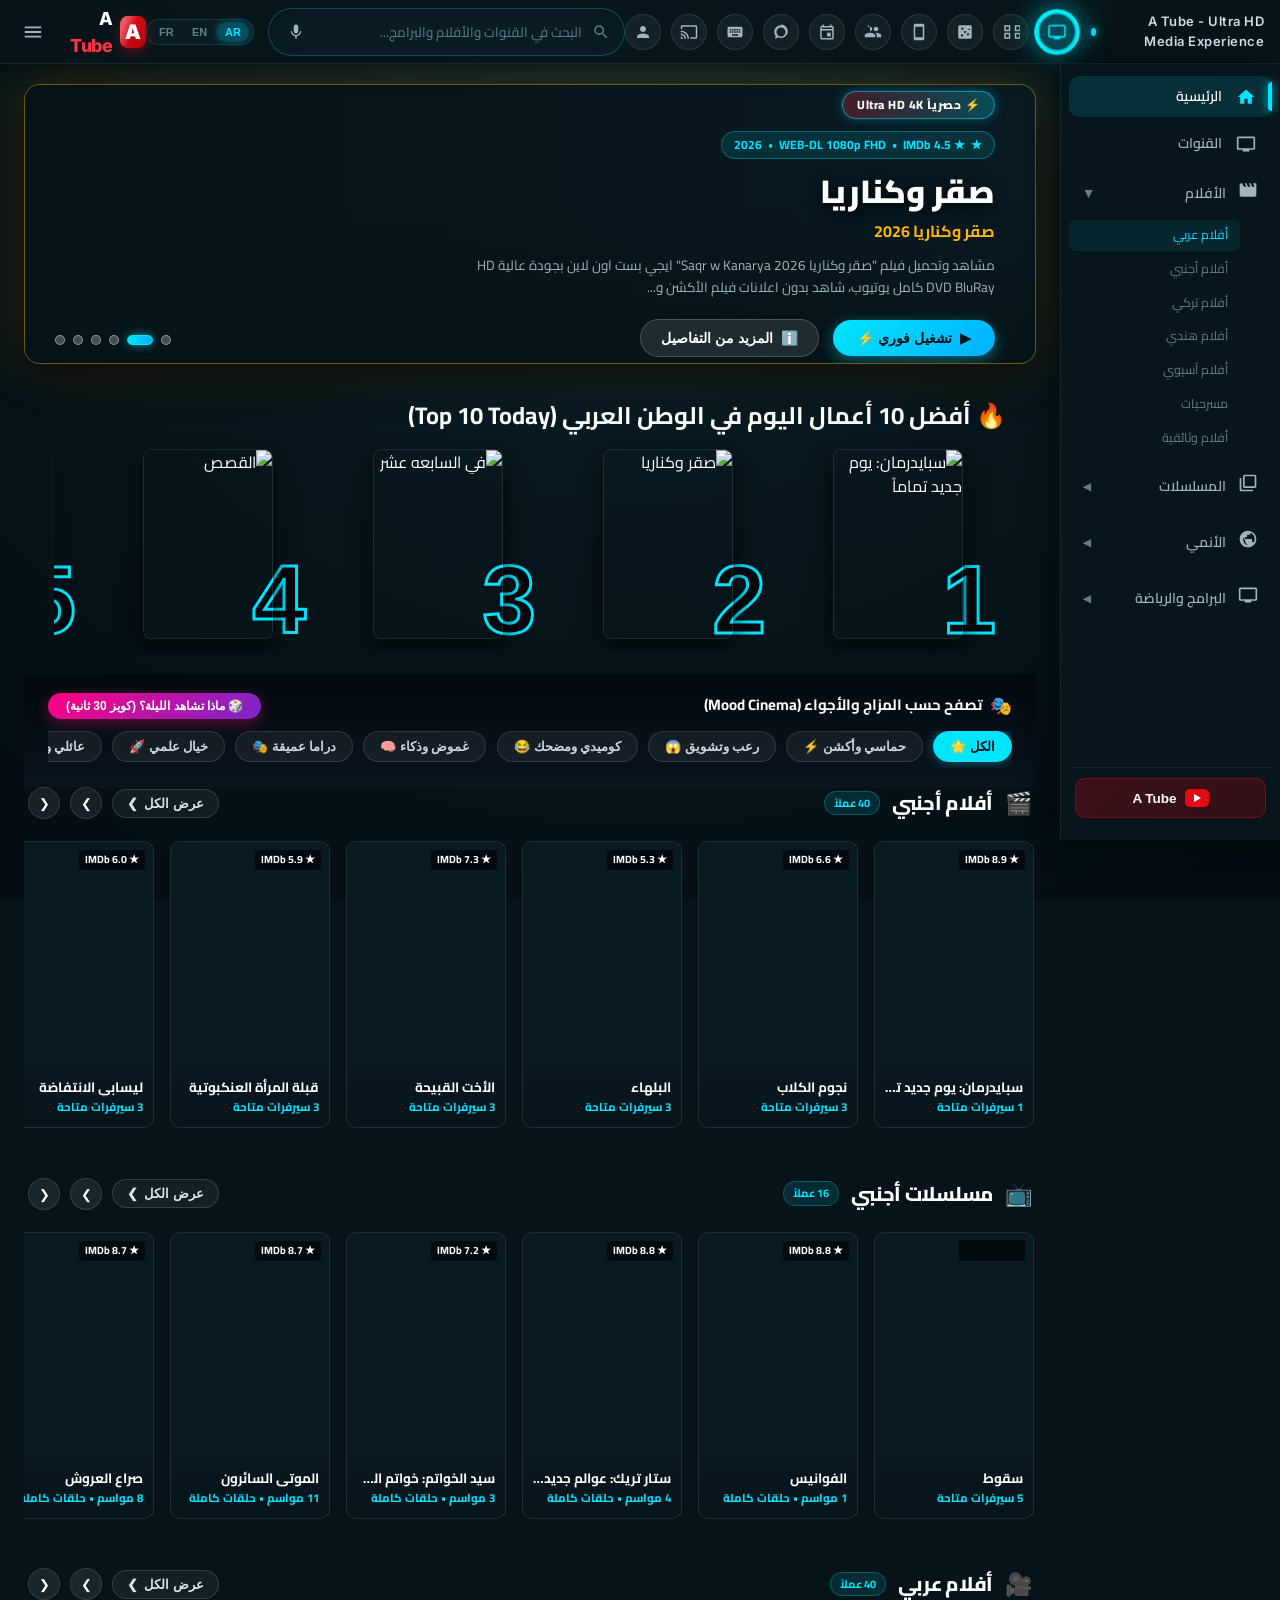
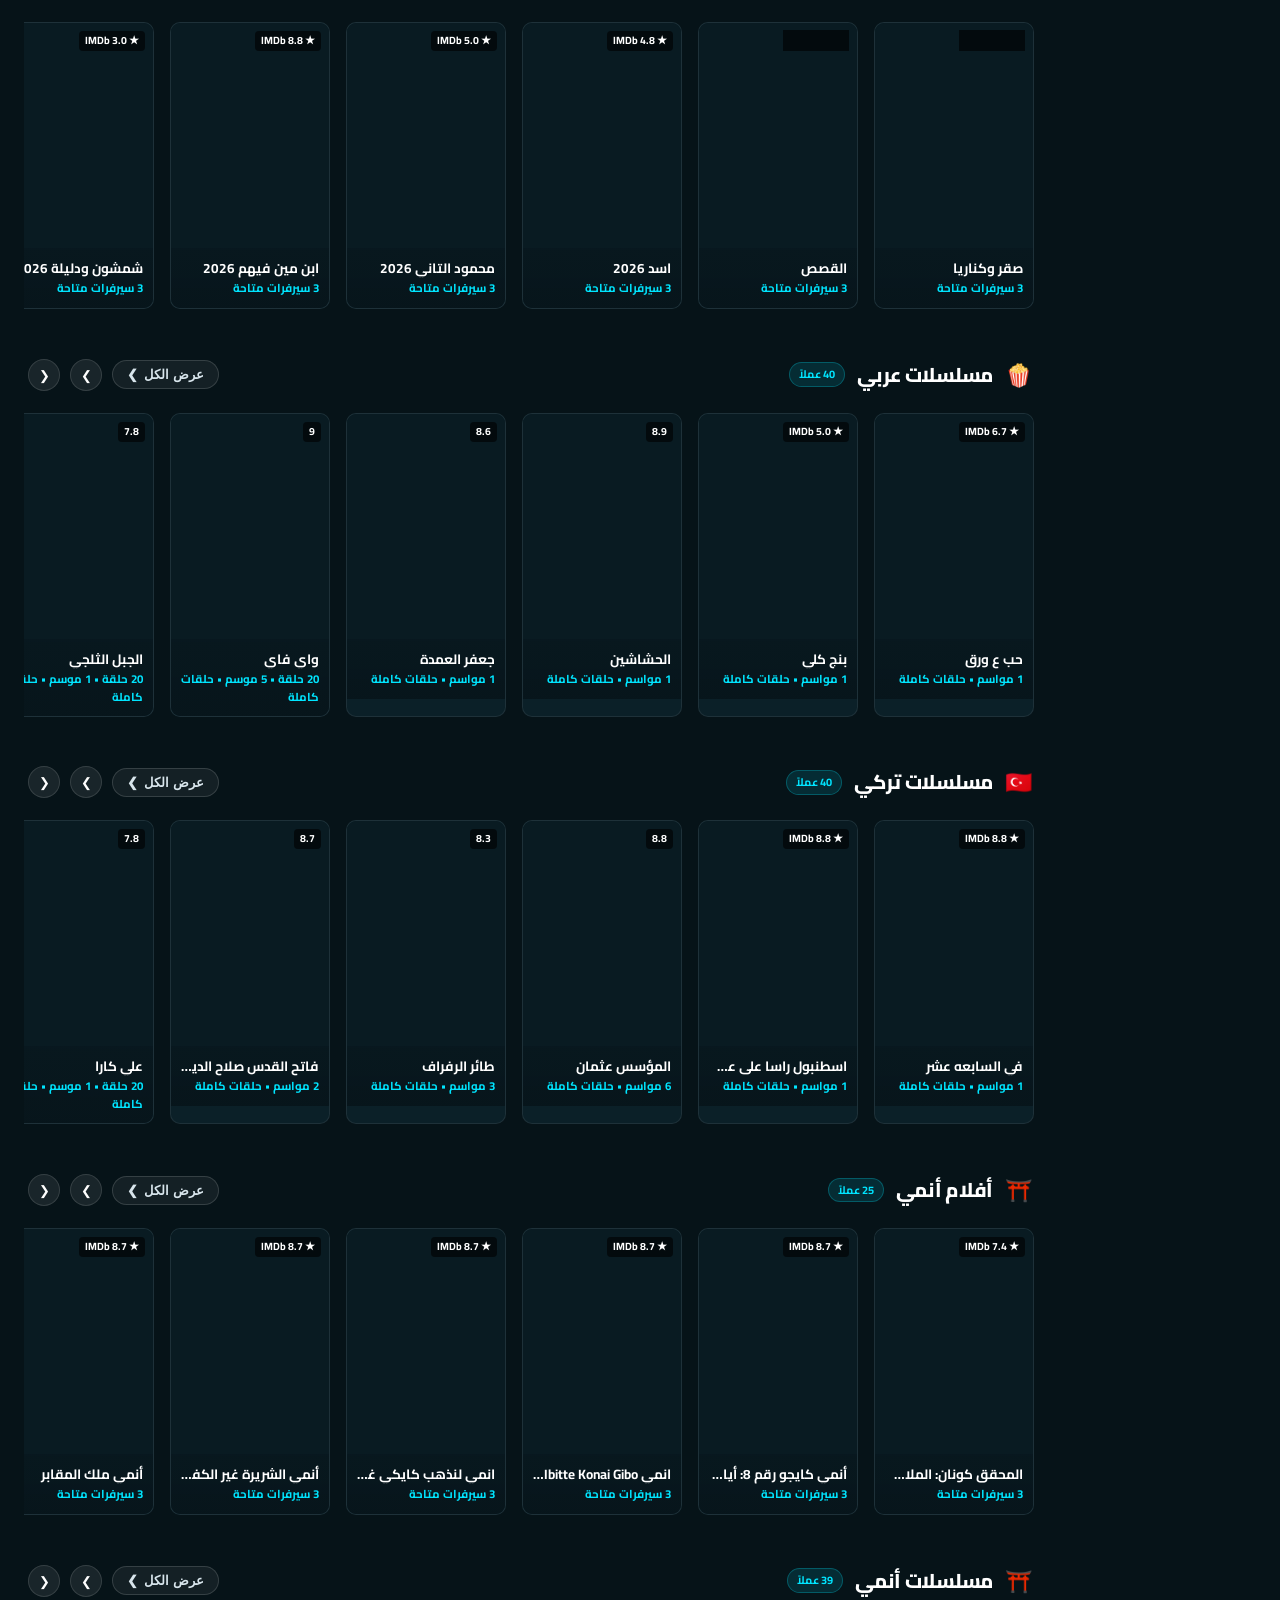
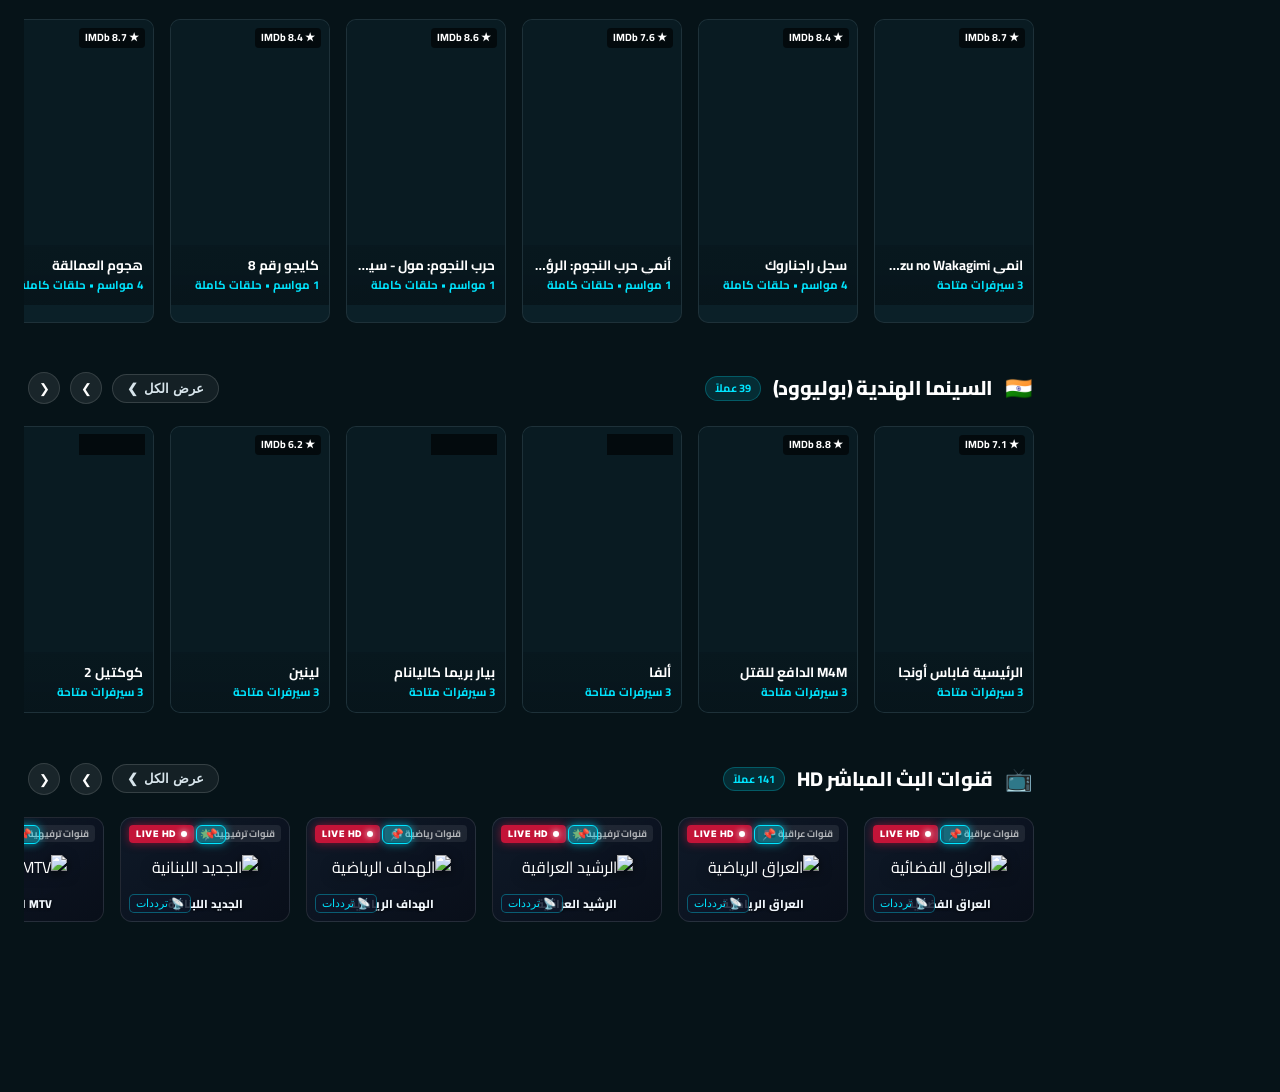
==== index.html @ 1a0ae789 "feat(core): complete Arabic localization, multi-filter toolbar, TV back navigation, and master build" ====
<!DOCTYPE html>
<html lang="ar" dir="rtl">
<head>
  <meta charset="UTF-8">
  <meta name="viewport" content="width=device-width, initial-scale=1.0, viewport-fit=cover">
  <title>A Tube - Ultra HD Media Experience</title>
  
  <meta name="description" content="تطبيق A Tube الترفيهي الأحترافي لمشاهدة البث المباشر والقنوات والأفلام والمسلسلات بجودة Ultra HD">
  <meta name="apple-mobile-web-app-capable" content="yes">
  <meta name="apple-mobile-web-app-status-bar-style" content="black-translucent">

  <link rel="manifest" href="manifest.json">
  <link rel="apple-touch-icon" href="assets/aljazeera.svg">

  <!-- Core Stylesheets -->
  <link rel="stylesheet" href="css/style.css">
  <link rel="stylesheet" href="css/tv-navigation.css">
  <link rel="stylesheet" href="css/movie-details.css">
  <link rel="stylesheet" href="css/responsive.css">
  <link rel="stylesheet" href="css/skeleton.css">

  <!-- HLS.js for direct .m3u8 Live Streams inside the app -->
  <script src="https://cdn.jsdelivr.net/npm/hls.js@latest" defer></script>
</head>
<body>

  <!-- ====================================================================
       A TUBE SMART SPLASH SCREEN & BACKGROUND INITIALIZATION HUB
       ==================================================================== -->
  <div id="app-splash-screen" class="app-splash-screen" onclick="this.classList.add('is-hidden'); setTimeout(()=>{this.style.display='none'}, 400);">
    <div class="splash-background-image"></div>
    <div class="splash-overlay-gradient"></div>
    
    <div class="splash-content-wrapper">
      <div class="splash-branding">
        <div class="splash-tagline">متعة المشاهدة الحقيقية</div>
        <div class="splash-title">A <span>TuBe</span> Ultra HD</div>
      </div>

      <div class="splash-loader-container">
        <div class="splash-progress-track">
          <div id="splash-progress-bar" class="splash-progress-bar"></div>
        </div>
        <div id="splash-status-text" class="splash-status-text">جاري تهيئة النظام وقاعدة البيانات...</div>
      </div>
    </div>
  </div>

  <script>
    // Inline autonomous failsafe to ensure splash screen is never stuck
    (function() {
      function dismissEarly() {
        var splash = document.getElementById('app-splash-screen');
        if (splash && !splash.classList.contains('is-hidden')) {
          splash.classList.add('is-hidden');
          setTimeout(function() { if (splash) splash.style.display = 'none'; }, 450);
        }
      }
      setTimeout(dismissEarly, 1200);
      window.addEventListener('load', function() { setTimeout(dismissEarly, 400); });
    })();
  </script>

  <div id="app-root">
    
    <!-- Mobile Drawer Overlay -->
    <div id="mobile-overlay" class="mobile-drawer-overlay"></div>

    <!-- ====================================================================
         TOP HEADER BAR
         ==================================================================== -->
    <header class="app-header">
      <!-- Left: App Title & Quick Action Icons -->
      <div class="header-left">
        <div class="window-title">
          <span class="app-dot"></span>
          <span>A Tube - Ultra HD Media Experience</span>
        </div>

        <div class="header-actions">
          <!-- IPTV / Multi-Screen Playlist Button -->
          <button id="open-iptv-modal-btn" class="icon-btn dpad-focusable" title="إضافة سيرفر واشتراك IPTV" aria-label="IPTV Settings">
            <svg viewBox="0 0 24 24"><path d="M21 3H3c-1.1 0-2 .9-2 2v12c0 1.1.9 2 2 2h5v2h8v-2h5c1.1 0 1.99-.9 1.99-2L23 5c0-1.1-.9-2-2-2zm0 14H3V5h18v12z"/></svg>
          </button>

          <!-- Multi-View 4-Screens Button -->
          <button id="open-multiview-btn" class="icon-btn dpad-focusable" title="العرض المتعدد (4 شاشات بث)" aria-label="Multi View">
            <svg viewBox="0 0 24 24"><path d="M3 3v8h8V3H3zm6 6H5V5h4v4zm8-6v8h8V3h-8zm6 6h-4V5h4v4zM3 13v8h8v-8H3zm6 6H5v-4h4v4zm8-6v8h8v-8h-8zm6 6h-4v-4h4v4z"/></svg>
          </button>

          <!-- Random Surprise Cinema Button -->
          <button id="surprise-me-btn" class="icon-btn dpad-focusable" title="فاجئني بعمل عشوائي 🎲" aria-label="Surprise Me">
            <svg viewBox="0 0 24 24"><path d="M19 3H5c-1.1 0-2 .9-2 2v14c0 1.1.9 2 2 2h14c1.1 0 2-.9 2-2V5c0-1.1-.9-2-2-2zM7 7.5c0-.83.67-1.5 1.5-1.5s1.5.67 1.5 1.5S9.33 9 8.5 9 7 8.33 7 7.5zm9 9c-.83 0-1.5-.67-1.5-1.5s.67-1.5 1.5-1.5 1.5.67 1.5 1.5-.67 1.5-1.5 1.5zm0-7.5c0-.83.67-1.5 1.5-1.5s1.5.67 1.5 1.5S18.33 9 17.5 9 16 8.33 16 7.5zm-4 4.5c-.83 0-1.5-.67-1.5-1.5s.67-1.5 1.5-1.5 1.5.67 1.5 1.5-.67 1.5-1.5 1.5zm-4 4.5c-.83 0-1.5-.67-1.5-1.5s.67-1.5 1.5-1.5 1.5.67 1.5 1.5-.67 1.5-1.5 1.5z"/></svg>
          </button>

          <!-- QR Phone Remote Button -->
          <button id="open-qr-remote-btn" class="icon-btn dpad-focusable" title="ريموت الهاتف الذكي (QR Code)" aria-label="QR Remote">
            <svg viewBox="0 0 24 24"><path d="M17 1.01L7 1c-1.1 0-2 .9-2 2v18c0 1.1.9 2 2 2h10c1.1 0 2-.9 2-2V3c0-1.1-.9-1.99-2-1.99zM17 19H7V5h10v14z"/></svg>
          </button>

          <!-- Watch Together / SyncPlay Button -->
          <button id="open-watch-together-btn" class="icon-btn dpad-focusable" title="المشاهدة الجماعية المتزامنة (SyncPlay) 👥" aria-label="Watch Together">
            <svg viewBox="0 0 24 24"><path d="M16 11c1.66 0 2.99-1.34 2.99-3S17.66 5 16 5c-1.66 0-3 1.34-3 3s1.34 3 3 3zm-8 0c1.66 0 2.99-1.34 2.99-3S9.66 5 8 5C6.34 5 5 6.34 5 3s1.34 3 3 3zm0 2c-2.33 0-7 1.17-7 3.5V19h14v-2.5c0-2.33-4.67-3.5-7-3.5zm8 0c-.29 0-.62.02-.97.05 1.16.84 1.97 1.97 1.97 3.45V19h6v-2.5c0-2.33-4.67-3.5-7-3.5z"/></svg>
          </button>

          <!-- EPG TV Guide Button -->
          <button id="open-epg-modal-btn" class="icon-btn dpad-focusable" title="دليل البرامج التلفزيونية الحي (EPG) 📅" aria-label="EPG Guide">
            <svg viewBox="0 0 24 24"><path d="M19 4h-1V2h-2v2H8V2H6v2H5c-1.11 0-1.99.9-1.99 2L3 20c0 1.1.89 2 2 2h14c1.1 0 2-.9 2-2V6c0-1.1-.9-2-2-2zm0 16H5V10h14v10zm0-12H5V6h14v2zm-7 5h5v5h-5v-5z"/></svg>
          </button>

          <!-- Custom Themes Switcher -->
          <button id="open-themes-modal-btn" class="icon-btn dpad-focusable" title="تغيير الثيم وألوان الواجهة 🎨" aria-label="Themes">
            <svg viewBox="0 0 24 24"><path d="M12 3c-4.97 0-9 4.03-9 9 0 2.12.74 4.07 1.97 5.61L4.35 19.4c-.39.39-.39 1.02 0 1.41.39.39 1.02.39 1.41 0l1.9-1.9C9.31 19.58 10.6 20 12 20c4.97 0 9-4.03 9-9s-4.03-9-9-9zm0 15c-3.31 0-6-2.69-6-6s2.69-6 6-6 6 2.69 6 6-2.69 6-6 6z"/></svg>
          </button>

          <!-- Shortcuts HUD Button -->
          <button id="open-shortcuts-btn" class="icon-btn dpad-focusable" title="اختصارات لوحة المفاتيح والريموت ⌨️" aria-label="Shortcuts">
            <svg viewBox="0 0 24 24"><path d="M20 5H4c-1.1 0-1.99.9-1.99 2L2 17c0 1.1.9 2 2 2h16c1.1 0 2-.9 2-2V7c0-1.1-.9-2-2-2zm-9 3h2v2h-2V8zm0 3h2v2h-2v-2zM8 8h2v2H8V8zm0 3h2v2H8v-2zm-1 2H5v-2h2v2zm0-3H5V8h2v2zm9 7H8v-2h8v2zm0-4h-2v-2h2v2zm0-3h-2V8h2v2zm3 3h-2v-2h2v2zm0-3h-2V8h2v2z"/></svg>
          </button>

          <!-- Cast Icon -->
          <button id="cast-screen-btn" class="icon-btn dpad-focusable" title="بث الشاشة (Cast)" aria-label="Cast Screen">
            <svg viewBox="0 0 24 24"><path d="M1 18v3h3c0-1.66-1.34-3-3-3zm0-4v2c2.76 0 5 2.24 5 5h2c0-3.87-3.13-7-7-7zm0-4v2c4.97 0 9 4.03 9 9h2c0-6.08-4.93-11-11-11zm20-7H3c-1.1 0-2 .9-2 2v3h2V5h18v14h-7v2h7c1.1 0 2-.9 2-2V5c0-1.1-.9-2-2-2z"/></svg>
          </button>

          <!-- User Profile -->
          <button id="user-profile-btn" class="icon-btn dpad-focusable" title="الملف الشخصي والإعدادات" aria-label="User Profile">
            <svg viewBox="0 0 24 24"><path d="M12 12c2.21 0 4-1.79 4-4s-1.79-4-4-4-4 1.79-4 4 1.79 4 4 4zm0 2c-2.67 0-8 1.34-8 4v2h16v-2c0-2.66-5.33-4-8-4z"/></svg>
          </button>
        </div>
      </div>

      <!-- Center: Search Bar & Language Switcher -->
      <div class="header-center">
        <div class="search-box">
          <span class="search-icon">
            <svg width="18" height="18" viewBox="0 0 24 24" fill="currentColor"><path d="M15.5 14h-.79l-.28-.27A6.471 6.471 0 0 0 16 9.5 6.5 6.5 0 1 0 9.5 16c1.61 0 3.09-.59 4.23-1.57l.27.28v.79l5 4.99L20.49 19l-4.99-5zm-6 0C7.01 14 5 11.99 5 9.5S7.01 5 9.5 5 14 7.01 14 9.5 11.99 14 9.5 14z"/></svg>
          </span>
          <input type="text" id="header-search-input" placeholder="البحث في القنوات والأفلام والبرامج..." aria-label="Search">
          <button id="voice-search-btn" class="mic-btn dpad-focusable" title="بحث صوتي" aria-label="Voice Search">
            <svg width="18" height="18" viewBox="0 0 24 24" fill="currentColor"><path d="M12 14c1.66 0 2.99-1.34 2.99-3L15 5c0-1.66-1.34-3-3-3S9 3.34 9 5v6c0 1.66 1.34 3 3 3zm5.3-3c0 3-2.54 5.1-5.3 5.1S6.7 14 6.7 11H5c0 3.41 2.72 6.23 6 6.72V21h2v-3.28c3.28-.48 6-3.3 6-6.72h-1.7z"/></svg>
          </button>
        </div>
        <div id="search-history-dropdown" class="search-history-dropdown is-hidden"></div>

        <div class="lang-switch">
          <button class="lang-pill active dpad-focusable" data-lang="ar">AR</button>
          <button class="lang-pill dpad-focusable" data-lang="en">EN</button>
          <button class="lang-pill dpad-focusable" data-lang="fr">FR</button>
        </div>
      </div>

      <!-- Right: Logo & Hamburger Menu Toggle -->
      <div class="header-right">
        <a href="#" class="brand-logo" id="brand-home-link">
          <div class="brand-icon">A</div>
          <div class="brand-text">A <span>Tube</span></div>
        </a>

        <button id="menu-toggle" class="menu-toggle-btn dpad-focusable" title="تبديل القائمة الجانبية" aria-label="Toggle Menu">
          <svg width="22" height="22" viewBox="0 0 24 24" fill="currentColor"><path d="M3 18h18v-2H3v2zm0-5h18v-2H3v2zm0-7v2h18V6H3z"/></svg>
        </button>
      </div>
    </header>

    <!-- ====================================================================
         MAIN APP LAYOUT: SIDEBAR + CONTENT
         ==================================================================== -->
    <div class="main-layout">

      <!-- RIGHT SIDEBAR (RTL) -->
      <aside id="app-sidebar" class="sidebar">
        <div class="sidebar-nav">
          <!-- الرئيسية -->
          <div class="nav-item active dpad-focusable" data-nav="home">
            <span class="nav-icon">
              <svg width="20" height="20" viewBox="0 0 24 24" fill="currentColor"><path d="M10 20v-6h4v6h5v-8h3L12 3 2 12h3v8z"/></svg>
            </span>
            <span class="nav-label">الرئيسية</span>
          </div>

          <!-- القنوات -->
          <div class="nav-item dpad-focusable" data-nav="channels">
            <span class="nav-icon">
              <svg width="20" height="20" viewBox="0 0 24 24" fill="currentColor"><path d="M21 3H3c-1.1 0-2 .9-2 2v12c0 1.1.9 2 2 2h5v2h8v-2h5c1.1 0 1.99-.9 1.99-2L23 5c0-1.1-.9-2-2-2zm0 14H3V5h18v12z"/></svg>
            </span>
            <span class="nav-label">القنوات</span>
          </div>

          <!-- الأفلام Group -->
          <div class="nav-group expanded">
            <div class="nav-group-header dpad-focusable">
              <div class="nav-group-title">
                <span class="nav-icon">
                  <svg width="20" height="20" viewBox="0 0 24 24" fill="currentColor"><path d="M18 4l2 4h-3l-2-4h-2l2 4h-3l-2-4H8l2 4H7L5 4H4c-1.1 0-1.99.9-1.99 2L2 18c0 1.1.9 2 2 2h16c1.1 0 2-.9 2-2V4h-4z"/></svg>
                </span>
                <span class="nav-label">الأفلام</span>
              </div>
              <span class="nav-arrow">◀</span>
            </div>
            <div class="sub-menu">
              <div class="sub-item active dpad-focusable">أفلام عربي</div>
              <div class="sub-item dpad-focusable">أفلام أجنبي</div>
              <div class="sub-item dpad-focusable">أفلام تركي</div>
              <div class="sub-item dpad-focusable">أفلام هندي</div>
              <div class="sub-item dpad-focusable">أفلام آسيوي</div>
              <div class="sub-item dpad-focusable">مسرحيات</div>
              <div class="sub-item dpad-focusable">أفلام وثائقية</div>
            </div>
          </div>

          <!-- المسلسلات Group -->
          <div class="nav-group">
            <div class="nav-group-header dpad-focusable">
              <div class="nav-group-title">
                <span class="nav-icon">
                  <svg width="20" height="20" viewBox="0 0 24 24" fill="currentColor"><path d="M4 6H2v14c0 1.1.9 2 2 2h14v-2H4V6zm16-4H8c-1.1 0-2 .9-2 2v12c0 1.1.9 2 2 2h12c1.1 0 2-.9 2-2V4c0-1.1-.9-2-2-2zm0 14H8V4h12v12z"/></svg>
                </span>
                <span class="nav-label">المسلسلات</span>
              </div>
              <span class="nav-arrow">◀</span>
            </div>
            <div class="sub-menu">
              <div class="sub-item dpad-focusable">مسلسلات عربي</div>
              <div class="sub-item dpad-focusable">مسلسلات تركي</div>
              <div class="sub-item dpad-focusable">مسلسلات أجنبي</div>
              <div class="sub-item dpad-focusable">مسلسلات هندي</div>
              <div class="sub-item dpad-focusable">مسلسلات آسيوي</div>
              <div class="sub-item dpad-focusable">مسلسلات وثائقية</div>
            </div>
          </div>

          <!-- الأنمي Group -->
          <div class="nav-group">
            <div class="nav-group-header dpad-focusable">
              <div class="nav-group-title">
                <span class="nav-icon">
                  <svg width="20" height="20" viewBox="0 0 24 24" fill="currentColor"><path d="M12 2C6.48 2 2 6.48 2 12s4.48 10 10 10 10-4.48 10-10S17.52 2 12 2zm1 17.93c-3.95-.49-7-3.85-7-7.93 0-.62.08-1.21.21-1.79L9 15v1c0 1.1.9 2 2 2v1.93zm6.9-2.54c-.26-.81-1-1.39-1.9-1.39h-1v-3c0-.55-.45-1-1-1H8v-2h2c.55 0 1-.45 1-1V7h2c1.1 0 2-.9 2-2v-.41c2.93 1.19 5 4.06 5 7.41 0 2.08-.8 3.97-2.1 5.39z"/></svg>
                </span>
                <span class="nav-label">الأنمي</span>
              </div>
              <span class="nav-arrow">◀</span>
            </div>
            <div class="sub-menu">
              <div class="sub-item dpad-focusable">أفلام أنمي</div>
              <div class="sub-item dpad-focusable">مسلسلات أنمي</div>
              <div class="sub-item dpad-focusable">كارتون للأطفال</div>
            </div>
          </div>

          <!-- البرامج والمصارعة Group -->
          <div class="nav-group">
            <div class="nav-group-header dpad-focusable">
              <div class="nav-group-title">
                <span class="nav-icon">
                  <svg width="20" height="20" viewBox="0 0 24 24" fill="currentColor"><path d="M21 3H3c-1.1 0-2 .9-2 2v12c0 1.1.9 2 2 2h5v2h8v-2h5c1.1 0 1.99-.9 1.99-2L23 5c0-1.1-.9-2-2-2zm0 14H3V5h18v12z"/></svg>
                </span>
                <span class="nav-label">البرامج والرياضة</span>
              </div>
              <span class="nav-arrow">◀</span>
            </div>
            <div class="sub-menu">
              <div class="sub-item dpad-focusable">برامج وتلفزيون</div>
              <div class="sub-item dpad-focusable">مصارعة حرة WWE</div>
              <div class="sub-item dpad-focusable">وثائقيات</div>
            </div>
          </div>
        </div>

        <!-- Sidebar Footer A Tube Red Shortcut -->
        <div class="sidebar-footer">
          <button class="atube-shortcut-btn dpad-focusable">
            <span class="yt-play-icon"></span>
            <span>A Tube</span>
          </button>
        </div>
      </aside>

      <!-- CONTENT MAIN WRAPPER -->
      <main class="content-wrapper">

        <!-- ====================================================================
             1. HOME PAGE VIEW (الواجهة الرئيسية بجميع الأقسام والشرائط المتحركة)
             ==================================================================== -->
        <div id="home-page-view" class="page-view active">
          
          <!-- 1. HERO BILLBOARD BANNER -->
          <section id="hero-banner" class="hero-banner">
            <img id="hero-bg-img" class="hero-bg-img" alt="">
            <div class="hero-overlay"></div>
            <div id="hero-content" class="hero-content"></div>
            <div id="hero-slider-dots" class="hero-slider-dots"></div>
          </section>

          <!-- 2. CONTINUE WATCHING RIBBON -->
          <section id="continue-watching-section" class="continue-watching-section is-hidden">
            <div class="section-header-row">
              <h2 class="section-row-title">
                <span class="row-icon">⏳</span>
                <span>متابعة المشاهدة (Continue Watching)</span>
              </h2>
            </div>
            <div id="continue-watching-track" class="continue-watching-track"></div>
          </section>

          <!-- 3. TRENDING TOP 10 TODAY -->
          <section id="trending-top10-section" class="trending-top10-section">
            <div class="section-header-row">
              <h2 class="section-row-title">
                <span class="row-icon">🔥</span>
                <span>أفضل 10 أعمال اليوم في الوطن العربي (Top 10 Today)</span>
              </h2>
            </div>
            <div id="trending-top10-track" class="trending-top10-track"></div>
          </section>

          <!-- MOOD-BASED SMART CINEMA FILTER & 30s QUIZ -->
          <section class="mood-filter-section">
            <div class="mood-filter-header">
              <div class="mood-header-title">
                <span class="mood-header-icon">🎭</span>
                <span>تصفح حسب المزاج والأجواء (Mood Cinema)</span>
              </div>
              <button id="open-cinema-quiz-btn" class="btn-cinema-quiz dpad-focusable" title="اختبار 30 ثانية لاقتراح فيلم السهرة">
                <span>🎲 ماذا تشاهد الليلة؟ (كويز 30 ثانية)</span>
              </button>
            </div>
            <div class="mood-pills-scroll" id="mood-pills-container">
              <button class="mood-pill active dpad-focusable" data-mood="all">الكل 🌟</button>
              <button class="mood-pill dpad-focusable" data-mood="action">حماسي وأكشن ⚡</button>
              <button class="mood-pill dpad-focusable" data-mood="horror">رعب وتشويق 😱</button>
              <button class="mood-pill dpad-focusable" data-mood="comedy">كوميدي ومضحك 😂</button>
              <button class="mood-pill dpad-focusable" data-mood="mystery">غموض وذكاء 🧠</button>
              <button class="mood-pill dpad-focusable" data-mood="drama">دراما عميقة 🎭</button>
              <button class="mood-pill dpad-focusable" data-mood="scifi">خيال علمي 🚀</button>
              <button class="mood-pill dpad-focusable" data-mood="kids">عائلي وكارتون 🎈</button>
            </div>
          </section>

          <!-- QUICK CATEGORIES FILTER PILLS -->
          <section class="quick-pills-section is-hidden">
            <div class="filter-tabs-bar" id="home-quick-filter-bar">
              <button class="filter-tab active dpad-focusable" data-cat="all">عرض كافة الأقسام</button>
              <button class="filter-tab dpad-focusable" data-cat="أفلام أجنبي">أفلام أجنبي</button>
              <button class="filter-tab dpad-focusable" data-cat="أفلام عربي">أفلام عربي</button>
              <button class="filter-tab dpad-focusable" data-cat="مسلسلات عربي">مسلسلات عربي</button>
              <button class="filter-tab dpad-focusable" data-cat="مسلسلات تركي">مسلسلات تركي</button>
              <button class="filter-tab dpad-focusable" data-cat="قنوات مباشرة">قنوات البث المباشر</button>
              <button class="filter-tab dpad-focusable" data-cat="أنمي">الأنمي والكارتون</button>
              <button class="filter-tab dpad-focusable" data-cat="مسرحيات">مسرحيات</button>
              <button class="filter-tab dpad-focusable" data-cat="مصارعة حرة">مصارعة WWE</button>
            </div>
          </section>

          <!-- DYNAMIC INDEXED CATEGORY CAROUSELS CONTAINER -->
          <div id="home-categories-container">
            <!-- Dynamically populated with animated carousel rows for each indexed category -->
          </div>

        </div>

        <!-- ====================================================================
             2. DEDICATED CATEGORY INTERNAL PAGE VIEW (الصفحة الداخلية لكل تصنيف)
             ==================================================================== -->
        <div id="category-page-view" class="page-view is-hidden">
          
          <!-- Top Navigation Bar with Back Button, Breadcrumb & Count -->
          <div class="category-page-header">
            <div class="category-page-top-row">
              <button id="category-back-btn" class="category-back-btn dpad-focusable">
                <svg width="20" height="20" viewBox="0 0 24 24" fill="currentColor"><path d="M10 20l1.41-1.41L4.83 12l6.58-6.59L10 4l-8 8 8 8z"/></svg>
                <span>العودة للرئيسية</span>
              </button>

              <div class="category-page-breadcrumbs">
                <span class="crumb-home" id="crumb-home-link">الرئيسية</span>
                <span class="crumb-separator">◀</span>
                <span id="category-page-title" class="current-crumb">أفلام أجنبي</span>
              </div>
            </div>

            <div class="category-page-info-row">
              <div>
                <h1 id="category-page-heading" class="category-heading-title">أفلام أجنبي</h1>
                <p id="category-page-desc" class="category-heading-desc">تصفح كافة الأعمال المتوفرة في هذا القسم مع سيرفرات مشاهدة سريعة</p>
              </div>
              <span id="category-page-count" class="category-count-badge">0 عملاً</span>
            </div>

            <!-- In-Category Search & Sort Controls -->
            <div class="category-controls-bar">
              <div class="category-search-box">
                <svg width="18" height="18" viewBox="0 0 24 24" fill="currentColor"><path d="M15.5 14h-.79l-.28-.27A6.471 6.471 0 0 0 16 9.5 6.5 6.5 0 1 0 9.5 16c1.61 0 3.09-.59 4.23-1.57l.27.28v.79l5 4.99L20.49 19l-4.99-5zm-6 0C7.01 14 5 11.99 5 9.5S7.01 5 9.5 5 14 7.01 14 9.5 11.99 14 9.5 14z"/></svg>
                <input type="text" id="category-filter-input" placeholder="بحث وتصفية داخل هذا القسم..." aria-label="بحث وتصفية داخل هذا القسم">
              </div>

              <div class="category-sort-group">
                <span class="sort-label">الترتيب:</span>
                <button class="sort-pill active dpad-focusable" data-sort="latest">الأحدث</button>
                <button class="sort-pill dpad-focusable" data-sort="rating">الأعلى تقييماً</button>
                <button class="sort-pill dpad-focusable" data-sort="title">أبجدياً</button>
              </div>
            </div>

            <!-- Multi-Filter Toolbar: Genre & Year -->
            <div id="category-filters-container" class="category-filters-container">
              <div id="category-genre-filter-row" class="category-filters-row">
                <span class="filter-row-label">التصنيف:</span>
                <button class="filter-genre-pill active dpad-focusable" data-genre="all">الكل</button>
                <button class="filter-genre-pill dpad-focusable" data-genre="action">أكشن</button>
                <button class="filter-genre-pill dpad-focusable" data-genre="drama">دراما</button>
                <button class="filter-genre-pill dpad-focusable" data-genre="comedy">كوميديا</button>
                <button class="filter-genre-pill dpad-focusable" data-genre="horror">رعب</button>
                <button class="filter-genre-pill dpad-focusable" data-genre="scifi">خيال علمي</button>
                <button class="filter-genre-pill dpad-focusable" data-genre="anime">أنمي</button>
              </div>
              <div id="category-year-filter-row" class="category-filters-row">
                <span class="filter-row-label">سنة الإنتاج:</span>
                <button class="filter-year-pill active dpad-focusable" data-year="all">جميع السنوات</button>
                <button class="filter-year-pill dpad-focusable" data-year="2026">2026</button>
                <button class="filter-year-pill dpad-focusable" data-year="2025">2025</button>
                <button class="filter-year-pill dpad-focusable" data-year="2024">2024</button>
                <button class="filter-year-pill dpad-focusable" data-year="classic">كلاسيكيات قديمة</button>
              </div>
            </div>

            <!-- Quick Pinned Channels Ribbon (Top Favorite Channels) -->
            <div id="channels-pinned-bar" class="channels-pinned-bar is-hidden">
              <div class="pinned-bar-header">
                <span class="pinned-bar-title">📌 القنوات المثبتة المفضلة (Quick Pin):</span>
                <span class="pinned-bar-hint">اضغط على 📌 في أي بطاقة قناة لتثبيتها هنا لسهولة الوصول</span>
              </div>
              <div id="channels-pinned-track" class="channels-pinned-track">
                <!-- Dynamically populated via JS -->
              </div>
            </div>

            <!-- Country Bouquets Filter Pills (For Live TV Channels) -->
            <div id="channels-bouquet-filter-bar" class="channels-bouquet-filter-bar is-hidden">
              <button class="bouquet-pill active dpad-focusable" data-bouquet="all">🌐 الكل (141)</button>
              <button class="bouquet-pill dpad-focusable" data-bouquet="egypt">🇪🇬 مصر</button>
              <button class="bouquet-pill dpad-focusable" data-bouquet="ksa">🇸🇦 السعودية</button>
              <button class="bouquet-pill dpad-focusable" data-bouquet="emarat">🇦🇪 الإمارات</button>
              <button class="bouquet-pill dpad-focusable" data-bouquet="lebanon">🇱🇧 لبنان</button>
              <button class="bouquet-pill dpad-focusable" data-bouquet="iraq">🇮🇶 العراق</button>
              <button class="bouquet-pill dpad-focusable" data-bouquet="sport">⚽ الرياضة</button>
              <button class="bouquet-pill dpad-focusable" data-bouquet="drama">🎬 مسلسلات وأفلام</button>
              <button class="bouquet-pill dpad-focusable" data-bouquet="kids">🧸 أطفال</button>
              <button class="bouquet-pill dpad-focusable" data-bouquet="news">🌍 أخبار</button>
              <button class="bouquet-pill dpad-focusable" data-bouquet="religion">🕌 دينية</button>
            </div>

            <!-- Per-Section Animated Mini-Hero Banner -->
            <div id="category-mini-hero" class="category-mini-hero is-hidden"></div>
          </div>

          <!-- Full Responsive Grid of Category Cards -->
          <div id="category-grid" class="category-grid-container">
            <!-- Dynamic cards injected by app.js -->
          </div>

        </div>

      </main>
    </div>

    <!-- ====================================================================
         BOTTOM MINI-PLAYER BAR
         ==================================================================== -->
    <footer class="bottom-player-bar is-hidden">
      <!-- Left Controls & Title -->
      <div class="player-left">
        <div class="playback-controls">
          <button id="mini-play-btn" class="play-bar-btn main-play dpad-focusable" title="تشغيل / إيقاف" aria-label="Play/Pause">
            <svg width="18" height="18" viewBox="0 0 24 24" fill="currentColor"><path d="M8 5v14l11-7z"/></svg>
          </button>
        </div>

        <div class="player-track-info">
          <div id="mini-track-title" class="track-title">المسرح العربي (Gladiator II)</div>
          <div id="mini-track-sub" class="track-subtitle">A Tube Ultra HD Stream</div>
        </div>
      </div>

      <!-- Center Progress -->
      <div class="player-center">
        <span class="time-stamp">14:15</span>
        <div class="progress-bar-container">
          <div class="progress-fill"></div>
        </div>
        <span class="time-stamp">1:48:00</span>
      </div>

      <!-- Right Audio & Fullscreen -->
      <div class="player-right">
        <button class="play-bar-btn dpad-focusable" title="كتم / رفع الصوت" aria-label="Mute">
          <svg width="20" height="20" viewBox="0 0 24 24" fill="currentColor"><path d="M3 9v6h4l5 5V4L7 9H3zm13.5 3c0-1.77-1.02-3.29-2.5-4.03v8.05c1.48-.73 2.5-2.25 2.5-4.02zM14 3.23v2.06c2.89.86 5 3.54 5 6.71s-2.11 5.85-5 6.71v2.06c4.01-.91 7-4.49 7-8.77s-2.99-7.86-7-8.77z"/></svg>
        </button>
        <button class="play-bar-btn dpad-focusable" title="تكبير الشاشة" aria-label="Fullscreen">
          <svg width="20" height="20" viewBox="0 0 24 24" fill="currentColor"><path d="M7 14H5v5h5v-2H7v-3zm-2-4h2V7h3V5H5v5zm12 7h-3v2h5v-5h-2v3zM14 5v2h3v3h2V5h-5z"/></svg>
        </button>
      </div>
    </footer>

    <!-- Mobile Bottom Navigation Bar (Phones Only) -->
    <nav class="mobile-bottom-nav" id="mobile-bottom-nav">
      <button class="mobile-nav-btn active" data-target="home">
        <svg viewBox="0 0 24 24"><path d="M10 20v-6h4v6h5v-8h3L12 3 2 12h3v8z"/></svg>
        <span>الرئيسية</span>
      </button>
      <button class="mobile-nav-btn" data-target="أفلام أجنبي">
        <svg viewBox="0 0 24 24"><path d="M18 4l2 4h-3l-2-4h-2l2 4h-3l-2-4H8l2 4H7L5 4H4c-1.1 0-1.99.9-1.99 2L2 18c0 1.1.9 2 2 2h16c1.1 0 2-.9 2-2V4h-4z"/></svg>
        <span>الأفلام</span>
      </button>
      <button class="mobile-nav-btn" data-target="مسلسلات أجنبي">
        <svg viewBox="0 0 24 24"><path d="M21 3H3c-1.1 0-2 .9-2 2v12c0 1.1.9 2 2 2h5v2h8v-2h5c1.1 0 1.99-.9 1.99-2L23 5c0-1.1-.9-2-2-2zm0 14H3V5h18v12z"/></svg>
        <span>المسلسلات</span>
      </button>
      <button class="mobile-nav-btn" data-target="قنوات مباشرة">
        <svg viewBox="0 0 24 24"><path d="M12 2C6.48 2 2 6.48 2 12s4.48 10 10 10 10-4.48 10-10S17.52 2 12 2zm-1 14H9V8h2v8zm4 0h-2V8h2v8z"/></svg>
        <span>القنوات</span>
      </button>
      <button class="mobile-nav-btn" id="mobile-nav-search-btn">
        <svg viewBox="0 0 24 24"><path d="M15.5 14h-.79l-.28-.27A6.471 6.471 0 0 0 16 9.5 6.5 6.5 0 1 0 9.5 16c1.61 0 3.09-.59 4.23-1.57l.27.28v.79l5 4.99L20.49 19l-4.99-5zm-6 0C7.01 14 5 11.99 5 9.5S7.01 5 9.5 5 14 7.01 14 9.5 11.99 14 9.5 14z"/></svg>
        <span>بحث</span>
      </button>
    </nav>

    <!-- ====================================================================
         IN-APP FULLSCREEN VIDEO PLAYER MODAL
         ==================================================================== -->
    <div id="video-modal" class="video-player-modal">
      <!-- Top Overlay Header -->
      <div class="player-overlay-top">
        <div class="player-channel-info">
          <span id="player-badge" class="player-live-badge">مباشر HD</span>
          <div class="player-title-col">
            <span id="player-title" class="player-channel-title">اسم العمل</span>
            <span id="player-sub-title" class="player-sub-title-text">سيرفر التشغيل السحابي</span>
          </div>
        </div>

        <div class="player-top-actions">
          <!-- Quick Server Dropdown in Header (Hidden for clean experience) -->
          <div class="player-dropdown-wrap is-hidden">
            <button id="player-header-server-btn" class="player-action-btn dpad-focusable" title="اختيار سيرفر البث">
              <span>⚡ السيرفرات</span>
            </button>
            <div id="player-server-menu" class="player-dropdown-menu"></div>
          </div>
          <button id="player-close-btn" class="player-close-btn dpad-focusable" title="إغلاق والعودة" aria-label="Close Player">✕</button>
        </div>
      </div>

      <!-- Video & Embed Canvas Container -->
      <div id="player-canvas-container" class="video-element-container">
        <!-- Ambient Cinema Glow Layer -->
        <div id="player-ambient-glow" class="player-ambient-glow-layer"></div>
        <video id="main-video" class="main-video-element"></video>
        <iframe id="main-embed-frame" class="main-embed-element" title="A Tube Video Embed Player" aria-label="A Tube Video Embed Player" allow="accelerometer; autoplay; clipboard-write; encrypted-media; gyroscope; picture-in-picture; fullscreen" allowfullscreen></iframe>
        
        <!-- Skip Intro Floating Button -->
        <button id="player-skip-intro-btn" class="player-skip-intro-btn dpad-focusable is-hidden" title="تخطي المقدمة (85 ثانية)">
          <span>تخطي المقدمة ⏭️</span>
        </button>

        <!-- Binge Next Episode Countdown Toast -->
        <div id="player-next-ep-countdown" class="player-next-ep-banner is-hidden">
          <div class="next-ep-info">
            <span class="next-ep-label">الحلقة التالية بعد</span>
            <span id="next-ep-timer" class="next-ep-counter">5</span>
            <span class="next-ep-sec">ثوانٍ...</span>
          </div>
          <div class="next-ep-actions">
            <button id="next-ep-now-btn" class="btn-primary next-ep-btn dpad-focusable">تشغيل الآن</button>
            <button id="next-ep-cancel-btn" class="btn-secondary next-ep-btn dpad-focusable">إلغاء</button>
          </div>
        </div>

        <!-- Touch & Key Gesture Ripple Feedback HUD -->
        <div id="player-gesture-hud" class="player-gesture-feedback"></div>

        <!-- Resume Playback Toast Prompt -->
        <div id="player-resume-toast" class="player-resume-banner">
          <span>هل ترغب في استئناف المشاهدة من حيث توقفت؟ (<span id="resume-time-label">00:00</span>)</span>
          <div class="player-resume-actions">
            <button id="resume-yes-btn" class="btn-primary player-resume-btn">استئناف</button>
            <button id="resume-no-btn" class="btn-secondary player-resume-btn">من البداية</button>
          </div>
        </div>

        <!-- Top Dual Subtitles Overlay -->
        <div id="dual-subtitles-container" class="dual-subtitles-container is-hidden"></div>

        <!-- Subtitle Drag and Drop Overlay Zone -->
        <div id="sub-drop-zone" class="sub-drop-zone is-hidden">
          <div class="sub-drop-card">
            <div class="sub-drop-icon">📥</div>
            <div class="sub-drop-title">أفلت ملف الترجمة هنا</div>
            <div class="sub-drop-subtitle">يدعم ملفات .srt و .vtt العربية والإنجليزية تلقائياً</div>
          </div>
        </div>

        <!-- Screen Touch Lock Overlay (Kids Mode) -->
        <div id="touch-lock-overlay" class="touch-lock-overlay is-hidden">
          <button id="touch-unlock-btn" class="touch-unlock-btn">
            🔒 اضغط مطولاً لفك قفل الشاشة
          </button>
        </div>

        <!-- Quick Channel Zapping Drawer -->
        <div id="player-zapping-drawer" class="player-zapping-drawer is-hidden">
          <div class="zapping-header">
            <span>📺 التنقل السريع بين القنوات (Zapping)</span>
            <button id="close-zapping-btn" class="icon-btn">✕</button>
          </div>
          <div id="zapping-channels-list" class="zapping-list"></div>
        </div>

        <!-- Live Stream Health & FPS Badge -->
        <div id="stream-health-badge" class="stream-health-badge is-hidden">
          <span class="health-dot"></span>
          <span id="stream-health-text">1080p • 60 FPS • مستقر</span>
        </div>

        <!-- Radio & Audio Visualizer Canvas -->
        <canvas id="radio-visualizer-canvas" class="radio-visualizer-canvas is-hidden"></canvas>
      </div>

      <!-- Bottom Interactive Controls Bar -->
      <div class="player-overlay-bottom">
        <!-- Interactive Progress Timeline Scrubber -->
        <div class="player-timeline-wrapper">
          <span id="player-time-current" class="time-stamp">00:00:00</span>
          <div class="player-scrubber-track">
            <div id="player-buffer-bar" class="player-scrubber-buffer"></div>
            <div id="player-progress-bar" class="player-scrubber-progress"></div>
            <input type="range" id="player-seek-slider" class="player-seek-input dpad-focusable" min="0" max="100" value="0" step="0.1" aria-label="شريط وقت الفيديو">
          </div>
          <span id="player-time-remaining" class="time-stamp">-00:00:00</span>
        </div>

        <!-- Controls Row -->
        <div class="player-controls-row">
          <!-- Left Controls Group -->
          <div class="player-btns-group">
            <button id="player-toggle-play" class="player-action-btn dpad-focusable" title="تشغيل / إيقاف (مسافة)">
              <svg class="play-icon" width="20" height="20" viewBox="0 0 24 24" fill="currentColor"><path d="M8 5v14l11-7z"/></svg>
              <svg class="pause-icon is-hidden-icon" width="20" height="20" viewBox="0 0 24 24" fill="currentColor"><path d="M6 19h4V5H6v14zm8-14v14h4V5h-4z"/></svg>
              <span id="player-play-text">تشغيل</span>
            </button>

            <button id="player-rewind-10" class="player-action-btn dpad-focusable" title="تأخير 10 ثوانٍ (←)">
              <svg width="18" height="18" viewBox="0 0 24 24" fill="currentColor"><path d="M12 5V1L7 6l5 5V7c3.31 0 6 2.69 6 6s-2.69 6-6 6-6-2.69-6-6H4c0 4.42 3.58 8 8 8s8-3.58 8-8-3.58-8-8-8zm-1.1 11h-.8l-1.3-1 .5-.6.9.7V11h.7v5zm3.7-1.8c0 .5-.1.9-.3 1.2-.2.3-.5.5-.9.5s-.7-.2-.9-.5c-.2-.3-.3-.7-.3-1.2v-1.4c0-.5.1-.9.3-1.2.2-.3.5-.5.9-.5s.7.2.9.5c.2.3.3.7.3 1.2v1.4zm-.7-1.5c0-.4 0-.7-.1-.9-.1-.2-.2-.3-.4-.3s-.3.1-.4.3c-.1.2-.1.5-.1.9v1.6c0 .4 0 .7.1.9.1.2.2.3.4.3s.3-.1.4-.3c.1-.2.1-.5.1-.9v-1.6z"/></svg>
              <span>10- ث</span>
            </button>

            <button id="player-forward-10" class="player-action-btn dpad-focusable" title="تقديم 10 ثوانٍ (→)">
              <svg width="18" height="18" viewBox="0 0 24 24" fill="currentColor"><path d="M12 5V1l5 5-5 5V7c-3.31 0-6 2.69-6 6s2.69 6 6 6 6-2.69 6-6h2c0 4.42-3.58 8-8 8s-8-3.58-8-8 3.58-8 8-8zm-1.1 11h-.8l-1.3-1 .5-.6.9.7V11h.7v5zm3.7-1.8c0 .5-.1.9-.3 1.2-.2.3-.5.5-.9.5s-.7-.2-.9-.5c-.2-.3-.3-.7-.3-1.2v-1.4c0-.5.1-.9.3-1.2.2-.3.5-.5.9-.5s.7.2.9.5c.2.3.3.7.3 1.2v1.4zm-.7-1.5c0-.4 0-.7-.1-.9-.1-.2-.2-.3-.4-.3s-.3.1-.4.3c-.1.2-.1.5-.1.9v1.6c0 .4 0 .7.1.9.1.2.2.3.4.3s.3-.1.4-.3c.1-.2.1-.5.1-.9v-1.6z"/></svg>
              <span>10+ ث</span>
            </button>

            <!-- Volume Control Group -->
            <div class="player-slider-group">
              <button id="player-mute-btn" class="player-action-btn dpad-focusable" title="كتم / رفع الصوت (M)">
                <svg id="vol-icon-high" width="18" height="18" viewBox="0 0 24 24" fill="currentColor"><path d="M3 9v6h4l5 5V4L7 9H3zm13.5 3c0-1.77-1.02-3.29-2.5-4.03v8.05c1.48-.73 2.5-2.25 2.5-4.02zM14 3.23v2.06c2.89.86 5 3.54 5 6.71s-2.11 5.85-5 6.71v2.06c4.01-.91 7-4.49 7-8.77s-2.99-7.86-7-8.77z"/></svg>
                <svg id="vol-icon-muted" class="is-hidden-icon" width="18" height="18" viewBox="0 0 24 24" fill="currentColor"><path d="M16.5 12c0-1.77-1.02-3.29-2.5-4.03v2.21l2.45 2.45c.03-.2.05-.41.05-.63zm2.5 0c0 .94-.2 1.82-.54 2.64l1.51 1.51C20.63 14.91 21 13.5 21 12c0-4.28-2.99-7.86-7-8.77v2.06c2.89.86 5 3.54 5 6.71zM4.27 3L3 4.27 7.73 9H3v6h4l5 5v-6.73l4.25 4.25c-.67.52-1.42.93-2.25 1.18v2.06c1.38-.31 2.63-.95 3.69-1.81L19.73 21 21 19.73l-9-9L4.27 3zM12 4L9.91 6.09 12 8.18V4z"/></svg>
              </button>
              <input type="range" id="player-volume-slider" class="player-mini-slider dpad-focusable" min="0" max="1" step="0.05" value="1" title="مستوى الصوت">
            </div>

            <!-- Brightness Control Group -->
            <div class="player-slider-group">
              <button id="player-brightness-btn" class="player-action-btn dpad-focusable" title="السطوع والإضاءة">
                <svg width="18" height="18" viewBox="0 0 24 24" fill="currentColor"><path d="M20 8.69V4h-4.69L12 .69 8.69 4H4v4.69L.69 12 4 15.31V20h4.69L12 23.31 15.31 20H20v-4.69L23.31 12 20 8.69zM12 18c-3.31 0-6-2.69-6-6s2.69-6 6-6 6 2.69 6 6-2.69 6-6 6zm0-10c-2.21 0-4 1.79-4 4s1.79 4 4 4 4-1.79 4-4-1.79-4-4-4z"/></svg>
                <span id="brightness-val-text">100%</span>
              </button>
              <input type="range" id="player-brightness-slider" class="player-mini-slider dpad-focusable" min="0.4" max="1.6" step="0.05" value="1" title="التحكم بالسطوع">
            </div>
          </div>

          <!-- Right Controls Group -->
          <div class="player-btns-group">
            <!-- Playback Speed Dropdown -->
            <div class="player-dropdown-wrap">
              <button id="player-speed-btn" class="player-action-btn dpad-focusable" title="سرعة التشغيل">
                <span id="speed-label">1.0x</span>
              </button>
              <div id="player-speed-menu" class="player-dropdown-menu">
                <div class="dropdown-item" data-speed="0.75">0.75x بطيء</div>
                <div class="dropdown-item active" data-speed="1">1.0x عادي</div>
                <div class="dropdown-item" data-speed="1.25">1.25x سريع</div>
                <div class="dropdown-item" data-speed="1.5">1.5x أسرع</div>
                <div class="dropdown-item" data-speed="2">2.0x مضاعف</div>
              </div>
            </div>

            <!-- Audio Boost & Night Mode FX -->
            <div class="player-dropdown-wrap">
              <button id="player-audio-fx-btn" class="player-action-btn dpad-focusable" title="مؤثرات الصوت والمشاهدة الليلية">
                <svg width="18" height="18" viewBox="0 0 24 24" fill="currentColor"><path d="M12 3v9.28c-.47-.17-.97-.28-1.5-.28C8.01 12 6 14.01 6 16.5S8.01 21 10.5 21c2.31 0 4.2-1.75 4.45-4H15V6h4V3h-7z"/></svg>
                <span id="audio-fx-label">صوت عادي</span>
              </button>
              <div id="player-audio-fx-menu" class="player-dropdown-menu">
                <div class="dropdown-item active" data-audiofx="normal">صوت طبيعي 100%</div>
                <div class="dropdown-item" data-audiofx="night">المشاهدة الليلية (موازنة الحوار) 🌙</div>
                <div class="dropdown-item" data-audiofx="boost150">تضخيم الصوت 150% 🔊</div>
                <div class="dropdown-item" data-audiofx="boost200">تضخيم أقصى 200% 🚀</div>
              </div>
            </div>

            <!-- Aspect Ratio Dropdown -->
            <div class="player-dropdown-wrap">
              <button id="player-aspect-btn" class="player-action-btn dpad-focusable" title="أبعاد الشاشة">
                <svg width="18" height="18" viewBox="0 0 24 24" fill="currentColor"><path d="M19 12h-2v3h-3v2h5v-5zM7 9h3V7H5v5h2V9zm14-6H3c-1.1 0-2 .9-2 2v14c0 1.1.9 2 2 2h18c1.1 0 2-.9 2-2V5c0-1.1-.9-2-2-2zm0 16.01H3V4.99h18v14.02z"/></svg>
                <span id="aspect-label">تلقائي</span>
              </button>
              <div id="player-aspect-menu" class="player-dropdown-menu">
                <div class="dropdown-item active" data-aspect="contain">تلقائي (Contain)</div>
                <div class="dropdown-item" data-aspect="16-9">16:9 شاشة عريضة</div>
                <div class="dropdown-item" data-aspect="4-3">4:3 شاشة تقليدية</div>
                <div class="dropdown-item" data-aspect="cover">تكبير (Zoom / Fill)</div>
                <div class="dropdown-item" data-aspect="stretch">تمديد (Stretch)</div>
              </div>
            </div>

            <!-- Subtitles Toggle & Settings -->
            <button id="player-subs-btn" class="player-action-btn dpad-focusable" title="الترجمة والشرح (CC)">
              <svg width="18" height="18" viewBox="0 0 24 24" fill="currentColor"><path d="M19 4H5c-1.11 0-2 .9-2 2v12c0 1.1.89 2 2 2h14c1.1 0 2-.9 2-2V6c0-1.1-.9-2-2-2zm-8 7H9.5v-.5h-2v3h2V13H11v1c0 .55-.45 1-1 1H7c-.55 0-1-.45-1-1v-4c0-.55.45-1 1-1h3c.55 0 1 .45 1 1v1zm7 0h-1.5v-.5h-2v3h2V13H18v1c0 .55-.45 1-1 1h-3c-.55 0-1-.45-1-1v-4c0-.55.45-1 1-1h3c.55 0 1 .45 1 1v1z"/></svg>
              <span>الترجمة</span>
            </button>

            <!-- Picture-in-Picture (PiP) Toggle -->
            <button id="player-pip-btn" class="player-action-btn dpad-focusable" title="صورة داخل صورة (PiP)">
              <svg width="18" height="18" viewBox="0 0 24 24" fill="currentColor"><path d="M19 11h-8v6h8v-6zm4 8V4.98C23 3.88 22.1 3 21 3H3c-1.1 0-2 .88-2 1.98V19c0 1.1.9 2 2 2h18c1.1 0 2-.9 2-2zm-2 .02H3V4.97h18v14.05z"/></svg>
              <span>نافذة مصغرة</span>
            </button>

            <!-- Equalizer 10-Band EQ -->
            <button id="player-eq-btn" class="player-action-btn dpad-focusable" title="معادل الصوت الاحترافي (10-Band EQ)">
              <svg width="18" height="18" viewBox="0 0 24 24" fill="currentColor"><path d="M10 18h4v-2h-4v2zM3 6v2h18V6H3zm3 7h12v-2H6v2z"/></svg>
              <span>المعادل EQ</span>
            </button>

            <!-- Sleep Timer Button -->
            <button id="player-sleep-btn" class="player-action-btn dpad-focusable" title="مؤقت النوم (Sleep Timer)">
              <svg width="18" height="18" viewBox="0 0 24 24" fill="currentColor"><path d="M12.3 2a10 10 0 0 0-1.9 19.8 10 10 0 0 0 11.6-11.6A10 10 0 0 0 12.3 2z"/></svg>
              <span id="sleep-timer-badge">مؤقت النوم</span>
            </button>

            <!-- 4K Screenshot Grabber -->
            <button id="player-screenshot-btn" class="player-action-btn dpad-focusable" title="التقاط لقطة شاشة سينمائية 4K">
              <svg width="18" height="18" viewBox="0 0 24 24" fill="currentColor"><path d="M21 19V5c0-1.1-.9-2-2-2H5c-1.1 0-2 .9-2 2v14c0 1.1.9 2 2 2h14c1.1 0 2-.9 2-2zM8.5 13.5l2.5 3.01L14.5 12l4.5 6H5l3.5-4.5z"/></svg>
              <span>لقطة 4K</span>
            </button>

            <!-- A-B Loop Repeat -->
            <button id="player-loop-btn" class="player-action-btn dpad-focusable" title="تكرار مقطع محدد A-B Loop">
              <svg width="18" height="18" viewBox="0 0 24 24" fill="currentColor"><path d="M7 7h10v3l4-4-4-4v3H5v6h2V7zm10 10H7v-3l-4 4 4 4v-3h12v-6h-2v4z"/></svg>
              <span id="loop-btn-label">تكرار A-B</span>
            </button>

            <!-- Touch Lock (Kids Mode) -->
            <button id="player-lock-btn" class="player-action-btn dpad-focusable" title="قفل شاشة اللمس للأطفال">
              <svg width="18" height="18" viewBox="0 0 24 24" fill="currentColor"><path d="M18 8h-1V6c0-2.76-2.24-5-5-5S7 3.24 7 6v2H6c-1.1 0-2 .9-2 2v10c0 1.1.9 2 2 2h12c1.1 0 2-.9 2-2V10c0-1.1-.9-2-2-2zm-6 9c-1.1 0-2-.9-2-2s.9-2 2-2 2 .9 2 2-.9 2-2 2zm3.1-9H8.9V6c0-1.71 1.39-3.1 3.1-3.1 1.71 0 3.1 1.39 3.1 3.1v2z"/></svg>
              <span>قفل اللمس</span>
            </button>

            <!-- Ambient Glow Toggle -->
            <button id="player-ambient-btn" class="player-action-btn dpad-focusable" title="إضاءة سينمائية محيطية (Ambient Mode)">
              <svg width="18" height="18" viewBox="0 0 24 24" fill="currentColor"><path d="M12 3c-4.97 0-9 4.03-9 9 0 2.12.74 4.07 1.97 5.61L4.35 19.4c-.39.39-.39 1.02 0 1.41.39.39 1.02.39 1.41 0l1.9-1.9C9.31 19.58 10.6 20 12 20c4.97 0 9-4.03 9-9s-4.03-9-9-9zm0 15c-3.31 0-6-2.69-6-6s2.69-6 6-6 6 2.69 6 6-2.69 6-6 6z"/></svg>
              <span>إضاءة محيطية</span>
            </button>

            <!-- Fullscreen Button -->
            <button id="player-fullscreen-btn" class="player-action-btn dpad-focusable" title="ملء الشاشة (F)">
              <svg width="18" height="18" viewBox="0 0 24 24" fill="currentColor"><path d="M7 14H5v5h5v-2H7v-3zm-2-4h2V7h3V5H5v5zm12 7h-3v2h5v-5h-2v3zM14 5v2h3v3h2V5h-5z"/></svg>
              <span>ملء الشاشة</span>
            </button>
          </div>
        </div>
      </div>
    </div>

    <!-- ====================================================================
         IPTV SUBSCRIPTIONS & XTREAM SETTINGS MODAL
         ==================================================================== -->
    <div id="iptv-modal" class="modal-backdrop">
      <div class="iptv-modal-card">
        <div class="modal-header">
          <h3 class="modal-title">
            <svg width="24" height="24" viewBox="0 0 24 24" fill="#00e5ff"><path d="M21 3H3c-1.1 0-2 .9-2 2v12c0 1.1.9 2 2 2h5v2h8v-2h5c1.1 0 1.99-.9 1.99-2L23 5c0-1.1-.9-2-2-2zm0 14H3V5h18v12z"/></svg>
            <span>إضافة اشتراك وقنوات IPTV</span>
          </h3>
          <button id="close-iptv-modal-btn" class="icon-btn dpad-focusable">✕</button>
        </div>

        <p class="iptv-desc">
          يمكنك تشغيل باقاتك واشتراكاتك الخاصة مباشرة عبر رابط M3U أو سيرفر Xtream Codes:
        </p>

        <div class="iptv-form-group">
          <label>رابط قائمة القنوات M3U Playlist URL:</label>
          <input type="url" id="iptv-m3u-url" placeholder="https://example.com/playlist.m3u">
        </div>

        <div class="iptv-divider">— أو من خلال سيرفر اكستريم Xtream Codes —</div>

        <div class="iptv-form-group">
          <label>سيرفر الهوست Server URL:</label>
          <input type="text" id="xtream-host" placeholder="http://domain.com:8080">
        </div>

        <div class="iptv-row">
          <div class="iptv-form-group iptv-col">
            <label>اسم المستخدم Username:</label>
            <input type="text" id="xtream-user" placeholder="username">
          </div>
          <div class="iptv-form-group iptv-col">
            <label>كلمة المرور Password:</label>
            <input type="password" id="xtream-pass" placeholder="••••••••">
          </div>
        </div>

        <div class="modal-actions">
          <button id="cancel-iptv-btn" class="btn-secondary dpad-focusable">إلغاء</button>
          <button id="save-iptv-btn" class="btn-primary dpad-focusable">حفظ وتشغيل القنوات</button>
        </div>
      </div>
    </div>

    <!-- ====================================================================
         MOVIE DETAILS MODAL (AKWAM & MULTI-SOURCE STYLE)
         ==================================================================== -->
    <div id="movie-details-modal" class="movie-modal-backdrop">
      <div class="movie-modal-container">
        <!-- Back and Close Buttons -->
        <div class="movie-modal-top-actions">
          <button id="movie-modal-back-btn" class="movie-modal-back-btn dpad-focusable" title="العودة">
            <svg width="18" height="18" viewBox="0 0 24 24" fill="currentColor"><path d="M10 20l1.41-1.41L4.83 12l6.58-6.59L10 4l-8 8 8 8z"/></svg>
            <span>العودة</span>
          </button>
          <button id="movie-modal-close-btn" class="movie-modal-close-btn dpad-focusable" title="إغلاق" aria-label="Close">✕</button>
        </div>

        <!-- Hero Header with Wide Backdrop & Floating Poster -->
        <div class="movie-hero-header">
          <img id="md-backdrop" src="assets/gladiator_hero.jpg" alt="Backdrop" class="movie-backdrop-img">
          <div class="movie-header-overlay"></div>

          <div class="movie-header-content">
            <!-- Floating Poster Card -->
            <div class="movie-poster-wrapper">
              <img id="md-poster" src="assets/gladiator_hero.jpg" alt="Poster">
            </div>

            <!-- Meta Information -->
            <div class="movie-meta-info">
              <div class="movie-badges-row">
                <span id="md-imdb" class="imdb-badge">★ 8.5 IMDb</span>
                <span id="md-quality" class="movie-tag-pill quality">1080p WEB-DL</span>
              </div>

              <h2 id="md-title" class="movie-details-title">The Girl in the River</h2>
              <div id="md-ar-title" class="movie-details-arabic-title">الفتاة في النهر</div>

              <div id="md-genres" class="movie-badges-row">
                <!-- Genre tags injected dynamically -->
              </div>

              <div id="md-attributes" class="movie-attributes-grid">
                <!-- Attributes injected dynamically -->
              </div>

              <!-- Action Buttons -->
              <div class="movie-action-buttons">
                <button id="md-trailer-btn" class="btn-trailer dpad-focusable">
                  <svg width="18" height="18" viewBox="0 0 24 24" fill="currentColor"><path d="M8 5v14l11-7z"/></svg>
                  <span>الإعلان (التريلر)</span>
                </button>
                <button id="md-watch-btn" class="btn-watch-direct dpad-focusable">
                  <svg width="20" height="20" viewBox="0 0 24 24" fill="currentColor"><path d="M8 5v14l11-7z"/></svg>
                  <span>شاهد الآن</span>
                </button>
                <button id="md-fav-btn" class="btn-trailer dpad-focusable" title="إضافة إلى قائمتي المفضلة">
                  <svg width="18" height="18" viewBox="0 0 24 24" fill="currentColor"><path d="M12 21.35l-1.45-1.32C5.4 15.36 2 12.28 2 8.5 2 5.42 4.42 3 7.5 3c1.74 0 3.41.81 4.5 2.09C13.09 3.81 14.76 3 16.5 3 19.58 3 22 5.42 22 8.5c0 3.78-3.4 6.86-8.55 11.54L12 21.35z"/></svg>
                  <span>إضافة للمفضلة</span>
                </button>
              </div>
            </div>
          </div>
        </div>

        <!-- Body Content: Synopsis, Cast, Servers, Stills -->
        <div class="modal-body-content">
          <!-- Story Block -->
          <div>
            <h3 id="md-synopsis-title" class="details-block-title">قصة الفيلم</h3>
            <p id="md-synopsis" class="movie-synopsis-text"></p>
          </div>

          <!-- Stills Gallery -->
          <div>
            <h3 id="md-stills-title" class="details-block-title">لقطات من الفيلم</h3>
            <div id="md-stills-list" class="stills-gallery-row"></div>
          </div>

          <!-- Cast & Crew Pills matching reference -->
          <div>
            <h3 id="md-cast-title" class="details-block-title">طاقم العمل والبطولة</h3>
            <div id="md-cast-list" class="cast-pills-row"></div>
          </div>

          <!-- Seasons & Episodes Hub (For Series, Anime & Shows) -->
          <div id="md-series-hub" class="series-hub-container">
            <div class="seasons-bar-header">
              <h3 class="details-block-title">المواسم والحلقات</h3>
              <div id="md-seasons-pills" class="seasons-pills-row"></div>
            </div>
            <div id="md-episodes-track" class="episodes-carousel-track"></div>
          </div>

          <!-- Multi-Source Unified Servers Grid (Hidden completely from user - managed seamlessly in background) -->
          <div id="md-servers-section" class="servers-hub-container is-hidden">
            <div class="servers-hub-header">
              <h3 class="servers-hub-title">
                <svg width="20" height="20" viewBox="0 0 24 24" fill="#00e5ff"><path d="M4 6H2v14c0 1.1.9 2 2 2h14v-2H4V6zm16-4H8c-1.1 0-2 .9-2 2v12c0 1.1.9 2 2 2h12c1.1 0 2-.9 2-2V4c0-1.1-.9-2-2-2zm0 14H8V4h12v12z"/></svg>
                <span id="md-servers-header-title">سيرفرات المشاهدة والتحميل السحابية - A Tube Cloud Hub</span>
              </h3>

              <!-- Tab Switcher: Watch vs Download -->
              <div class="server-tabs-switcher">
                <button id="tab-watch-btn" class="server-tab-btn active dpad-focusable">
                  <span>▶ سيرفرات المشاهدة</span>
                </button>
                <button id="tab-download-btn" class="server-tab-btn dpad-focusable">
                  <span>📥 روابط التحميل</span>
                </button>
              </div>
            </div>

            <!-- Server Lists Containers -->
            <div class="servers-content-area">
              <div id="md-watch-grid" class="servers-grid-layout"></div>
              <div id="md-download-grid" class="servers-grid-layout is-hidden"></div>
            </div>

            <!-- Centered Deep Search Loader -->
            <div id="md-servers-loader" class="centered-servers-loader is-hidden">
              <div class="loader-spinner-neon"></div>
              <div class="loader-text-group">
                <div class="loader-title">🔍 جاري البحث في كافة المواقع والسيرفرات السحابية...</div>
                <div class="loader-progress-bar"><div class="loader-progress-fill"></div></div>
              </div>
            </div>
          </div>
        </div>
      </div>
    </div>

    <!-- ====================================================================
         CAST SCREEN MODAL
         ==================================================================== -->
    <div id="cast-modal" class="modal-backdrop">
      <div class="iptv-modal-card">
        <div class="modal-header">
          <h3 class="modal-title">
            <svg width="24" height="24" viewBox="0 0 24 24" fill="#00e5ff"><path d="M1 18v3h3c0-1.66-1.34-3-3-3zm0-4v2c2.76 0 5 2.24 5 5h2c0-3.87-3.13-7-7-7zm0-4v2c4.97 0 9 4.03 9 9h2c0-6.08-4.93-11-11-11zm20-7H3c-1.1 0-2 .9-2 2v3h2V5h18v14h-7v2h7c1.1 0 2-.9 2-2V5c0-1.1-.9-2-2-2z"/></svg>
            <span>بث الشاشة (Screen Cast / AirPlay / DLNA)</span>
          </h3>
          <button id="close-cast-modal-btn" class="icon-btn dpad-focusable">✕</button>
        </div>
        <p class="iptv-desc">الأجهزة المكتشفة على نفس الشبكة المحلية Wi-Fi الجاهزة للبث المباشر:</p>
        <div id="cast-devices-list" class="cast-devices-grid">
          <div class="cast-device-card dpad-focusable" data-device="Samsung Smart TV">
            <div class="cast-device-icon">📺</div>
            <div class="cast-device-info">
              <div class="cast-device-title">Samsung Smart TV (غرفة المعيشة)</div>
              <div class="cast-device-sub-active">جاهز للبث • 4K UHD</div>
            </div>
            <span class="badge cast-badge-active">اتصال</span>
          </div>
          <div class="cast-device-card dpad-focusable" data-device="LG webOS TV">
            <div class="cast-device-icon">📺</div>
            <div class="cast-device-info">
              <div class="cast-device-title">LG webOS TV (غرفة النوم)</div>
              <div class="cast-device-sub-muted">جاهز للبث • AirPlay / DLNA</div>
            </div>
            <span class="badge cast-badge-muted">اتصال</span>
          </div>
          <div class="cast-device-card dpad-focusable" data-device="Chromecast Ultra">
            <div class="cast-device-icon">📡</div>
            <div class="cast-device-info">
              <div class="cast-device-title">Chromecast Ultra</div>
              <div class="cast-device-sub-muted">Google Cast Protocol</div>
            </div>
            <span class="badge cast-badge-muted">اتصال</span>
          </div>
        </div>
        <div class="modal-actions cast-modal-actions">
          <button id="start-native-cast-btn" class="btn-primary dpad-focusable">البحث عبر نافذة المتصفح الأصلية (Native Cast)</button>
        </div>
      </div>
    </div>

    <!-- ====================================================================
         USER PROFILE & SETTINGS MODAL
         ==================================================================== -->
    <div id="user-profile-modal" class="modal-backdrop">
      <div class="iptv-modal-card profile-modal-card">
        <div class="modal-header">
          <h3 class="modal-title">
            <svg width="24" height="24" viewBox="0 0 24 24" fill="#00e5ff"><path d="M12 12c2.21 0 4-1.79 4-4s-1.79-4-4-4-4 1.79-4 4 1.79 4 4 4zm0 2c-2.67 0-8 1.34-8 4v2h16v-2c0-2.66-5.33-4-8-4z"/></svg>
            <span>الملف الشخصي والإعدادات (A Tube VIP)</span>
          </h3>
          <button id="close-profile-modal-btn" class="icon-btn dpad-focusable">✕</button>
        </div>

        <div class="profile-tabs-bar">
          <button class="profile-tab-btn active dpad-focusable" data-tab="favorites">قائمتي المفضلة</button>
          <button class="profile-tab-btn dpad-focusable" data-tab="history">سجل المشاهدة</button>
          <button class="profile-tab-btn dpad-focusable" data-tab="settings">إعدادات المشغل</button>
        </div>

        <div id="profile-tab-favorites" class="profile-tab-content">
          <div id="favorites-list-container" class="profile-list-scroll">
            <!-- Injected dynamically -->
          </div>
        </div>

        <div id="profile-tab-history" class="profile-tab-content is-hidden">
          <div id="history-list-container" class="profile-list-scroll">
            <!-- Injected dynamically -->
          </div>
        </div>

        <div id="profile-tab-settings" class="profile-tab-content is-hidden">
          <div class="iptv-form-group">
            <label for="setting-default-quality">الجودة الافتراضية عند التشغيل:</label>
            <select id="setting-default-quality" class="profile-select-field" title="الجودة الافتراضية عند التشغيل" aria-label="الجودة الافتراضية عند التشغيل">
              <option value="auto">تلقائي (حسب سرعة الإنترنت)</option>
              <option value="4k">4K Ultra HD (أعلى جودة)</option>
              <option value="1080p" selected>1080p Full HD</option>
              <option value="720p">720p HD (موفر للبيانات)</option>
            </select>
          </div>
          <div class="iptv-form-group">
            <label for="setting-default-engine">المشغل الافتراضي:</label>
            <select id="setting-default-engine" class="profile-select-field" title="المشغل الافتراضي" aria-label="المشغل الافتراضي">
              <option value="native">A Tube Cloud Native Player (HLS Engine)</option>
              <option value="hardware">مسرع العتاد Hardware Acceleration</option>
            </select>
          </div>
          <div class="modal-actions profile-actions-bar">
            <button id="clear-cache-btn" class="btn-secondary btn-cache-clear dpad-focusable">مسح الذاكرة المؤقتة (Clear Cache)</button>
            <button id="save-settings-btn" class="btn-primary dpad-focusable">حفظ الإعدادات</button>
          </div>
        </div>

      </div>
    </div>

    <!-- ====================================================================
         MULTI-SCREEN / QUAD-VIEW 4-STREAMS MODAL
         ==================================================================== -->
    <div id="multiview-modal" class="modal-backdrop">
      <div class="multiview-modal-card">
        <div class="modal-header">
          <h3 class="modal-title">
            <svg width="24" height="24" viewBox="0 0 24 24" fill="#00e5ff"><path d="M3 3v8h8V3H3zm6 6H5V5h4v4zm8-6v8h8V3h-8zm6 6h-4V5h4v4zM3 13v8h8v-8H3zm6 6H5v-4h4v4zm8-6v8h8v-8h-8zm6 6h-4v-4h4v4z"/></svg>
            <span>العرض المتعدد (Multi-Screen Quad-View)</span>
          </h3>
          <button id="close-multiview-modal-btn" class="icon-btn dpad-focusable">✕</button>
        </div>
        <p class="iptv-desc">شاهد مباراتين أو قنوات رياضية وإخبارية في نفس اللحظة بشاشة منقسمة أو رباعية:</p>
        <div class="multiview-mode-bar">
          <button id="mv-mode-dual" class="mv-mode-btn dpad-focusable active" data-mode="dual">📺 شاشتان (مزدوج PIP)</button>
          <button id="mv-mode-quad" class="mv-mode-btn dpad-focusable" data-mode="quad">⊞ 4 شاشات (رباعي)</button>
        </div>
        <div class="multiview-grid-layout split-dual">
          <div class="multiview-screen-tile" id="mv-tile-1">
            <div class="mv-tile-header">
              <span id="mv-title-1">قناة 1</span>
              <div class="mv-tile-actions">
                <button class="mv-expand-btn dpad-focusable" data-tile="1" title="تكبير لملء الشاشة">⛶</button>
                <button class="mv-mute-btn dpad-focusable" data-tile="1">🔊</button>
              </div>
            </div>
            <video id="mv-video-1" muted class="mv-video-player"></video>
          </div>
          <div class="multiview-screen-tile" id="mv-tile-2">
            <div class="mv-tile-header">
              <span id="mv-title-2">قناة 2</span>
              <div class="mv-tile-actions">
                <button class="mv-expand-btn dpad-focusable" data-tile="2" title="تكبير لملء الشاشة">⛶</button>
                <button class="mv-mute-btn dpad-focusable" data-tile="2">🔇</button>
              </div>
            </div>
            <video id="mv-video-2" muted class="mv-video-player"></video>
          </div>
          <div class="multiview-screen-tile" id="mv-tile-3">
            <div class="mv-tile-header">
              <span id="mv-title-3">قناة 3</span>
              <div class="mv-tile-actions">
                <button class="mv-expand-btn dpad-focusable" data-tile="3" title="تكبير لملء الشاشة">⛶</button>
                <button class="mv-mute-btn dpad-focusable" data-tile="3">🔇</button>
              </div>
            </div>
            <video id="mv-video-3" muted class="mv-video-player"></video>
          </div>
          <div class="multiview-screen-tile" id="mv-tile-4">
            <div class="mv-tile-header">
              <span id="mv-title-4">قناة 4</span>
              <div class="mv-tile-actions">
                <button class="mv-expand-btn dpad-focusable" data-tile="4" title="تكبير لملء الشاشة">⛶</button>
                <button class="mv-mute-btn dpad-focusable" data-tile="4">🔇</button>
              </div>
            </div>
            <video id="mv-video-4" muted class="mv-video-player"></video>
          </div>
        </div>
      </div>
    </div>

    <!-- ====================================================================
         PHONE QR REMOTE MODAL
         ==================================================================== -->
    <div id="qr-remote-modal" class="modal-backdrop">
      <div class="iptv-modal-card qr-modal-card">
        <div class="modal-header">
          <h3 class="modal-title">
            <svg width="24" height="24" viewBox="0 0 24 24" fill="#00e5ff"><path d="M17 1.01L7 1c-1.1 0-2 .9-2 2v18c0 1.1.9 2 2 2h10c1.1 0 2-.9 2-2V3c0-1.1-.9-1.99-2-1.99zM17 19H7V5h10v14z"/></svg>
            <span>ريموت الهاتف الذكي السريع</span>
          </h3>
          <button id="close-qr-remote-btn" class="icon-btn dpad-focusable">✕</button>
        </div>
        <div class="qr-remote-body">
          <div class="qr-code-box">
            <img id="qr-code-img" src="https://api.qrserver.com/v1/create-qr-code/?size=180x180&data=http%3A%2F%2Flocalhost%3A8085%2F%23remote" alt="QR Remote Link" class="qr-image">
          </div>
          <p class="qr-instruction">امسح الكود بكاميرا هاتفك للتحكم في هذا التلفزيون أو المشغل عن بُعد بدون أسلاك.</p>
          <div class="qr-local-url" id="qr-local-url-display">http://localhost:8085/#remote</div>
        </div>
      </div>
    </div>

    <!-- ====================================================================
         SUBTITLE CUSTOMIZER MODAL
         ==================================================================== -->
    <div id="subtitle-settings-modal" class="modal-backdrop">
      <div class="iptv-modal-card">
        <div class="modal-header">
          <h3 class="modal-title">
            <span>إعدادات وتخصيص الترجمة (Subtitles)</span>
          </h3>
          <button id="close-sub-modal-btn" class="icon-btn dpad-focusable">✕</button>
        </div>
        <div class="iptv-form-group">
          <label>حجم خط الترجمة:</label>
          <div class="sub-size-options">
            <button class="sub-opt-btn active dpad-focusable" data-subsize="100%">عادي</button>
            <button class="sub-opt-btn dpad-focusable" data-subsize="130%">كبير</button>
            <button class="sub-opt-btn dpad-focusable" data-subsize="160%">كبير جداً</button>
          </div>
        </div>
        <div class="iptv-form-group">
          <label>لون خط الترجمة:</label>
          <div class="sub-color-options">
            <button class="sub-opt-btn active dpad-focusable" data-subcolor="#ffffff">أبيض</button>
            <button class="sub-opt-btn dpad-focusable" data-subcolor="#ffd700">أصفر سينمائي</button>
            <button class="sub-opt-btn dpad-focusable" data-subcolor="#00e5ff">أزرق نيون</button>
          </div>
        </div>
        <div class="iptv-form-group">
          <label>مزامنة توقيت الترجمة (تأخير / تقديم بالثواني):</label>
          <div class="sub-delay-row">
            <button id="sub-delay-minus" class="btn-secondary dpad-focusable">-0.5s</button>
            <span id="sub-delay-label">0.0 ثانية</span>
            <button id="sub-delay-plus" class="btn-secondary dpad-focusable">+0.5s</button>
          </div>
        </div>
        <div class="modal-actions">
          <button id="save-sub-settings-btn" class="btn-primary dpad-focusable">حفظ الترجمة</button>
        </div>
      </div>
    </div>

    <!-- ====================================================================
         10-BAND GRAPHIC EQUALIZER MODAL
         ==================================================================== -->
    <div id="equalizer-modal" class="modal-backdrop">
      <div class="iptv-modal-card eq-modal-card">
        <div class="modal-header">
          <h3 class="modal-title">
            <span>🎚️ معادل الصوت الاحترافي (10-Band Studio Equalizer)</span>
          </h3>
          <button id="close-eq-modal-btn" class="icon-btn dpad-focusable">✕</button>
        </div>
        <div class="eq-presets-bar">
          <button class="eq-preset-btn active dpad-focusable" data-preset="flat">طبيعي (Flat)</button>
          <button class="eq-preset-btn dpad-focusable" data-preset="cinema">سينما هوليوود 🎬</button>
          <button class="eq-preset-btn dpad-focusable" data-preset="bass">بيز عميق 🔊</button>
          <button class="eq-preset-btn dpad-focusable" data-preset="vocal">وضوح الحوار 🎙️</button>
        </div>
        <div class="eq-sliders-grid" id="eq-sliders-container">
          <!-- Populated dynamically with 10 bands: 32Hz, 64Hz, 125Hz, 250Hz, 500Hz, 1kHz, 2kHz, 4kHz, 8kHz, 16kHz -->
        </div>
        <div class="modal-actions">
          <button id="reset-eq-btn" class="btn-secondary dpad-focusable">إعادة ضبط</button>
          <button id="save-eq-btn" class="btn-primary dpad-focusable">تطبيق الصوت</button>
        </div>
      </div>
    </div>

    <!-- ====================================================================
         SLEEP TIMER MODAL
         ==================================================================== -->
    <div id="sleep-timer-modal" class="modal-backdrop">
      <div class="iptv-modal-card">
        <div class="modal-header">
          <h3 class="modal-title">
            <span>🌙 مؤقت النوم وإيقاف التشغيل التلقائي</span>
          </h3>
          <button id="close-sleep-modal-btn" class="icon-btn dpad-focusable">✕</button>
        </div>
        <p class="iptv-desc">اختر المدة التي ترغب بعدها في خفض الصوت وإيقاف التشغيل تدريجياً:</p>
        <div class="sleep-options-grid">
          <button class="sleep-opt-btn dpad-focusable" data-sleep="15">15 دقيقة</button>
          <button class="sleep-opt-btn dpad-focusable" data-sleep="30">30 دقيقة</button>
          <button class="sleep-opt-btn dpad-focusable" data-sleep="45">45 دقيقة</button>
          <button class="sleep-opt-btn dpad-focusable" data-sleep="60">60 دقيقة</button>
          <button class="sleep-opt-btn dpad-focusable" data-sleep="end">عند نهاية هذا العمل</button>
          <button class="sleep-opt-btn dpad-focusable btn-cancel-sleep" data-sleep="off">إيقاف المؤقت ✕</button>
        </div>
      </div>
    </div>

    <!-- ====================================================================
         30s CINEMA QUIZ MODAL
         ==================================================================== -->
    <div id="cinema-quiz-modal" class="modal-backdrop">
      <div class="iptv-modal-card quiz-modal-card">
        <div class="modal-header">
          <h3 class="modal-title">
            <span>🎲 كويز 30 ثانية: ماذا تشاهد الليلة؟</span>
          </h3>
          <button id="close-quiz-modal-btn" class="icon-btn dpad-focusable">✕</button>
        </div>
        <div id="quiz-body-container" class="quiz-body">
          <!-- Steps injected dynamically via JS -->
        </div>
      </div>
    </div>

    <!-- ====================================================================
         WATCH TOGETHER / SYNCPLAY ROOM MODAL
         ==================================================================== -->
    <div id="watch-together-modal" class="modal-backdrop">
      <div class="iptv-modal-card">
        <div class="modal-header">
          <h3 class="modal-title">
            <span>👥 المشاهدة الجماعية المتزامنة (Watch Together)</span>
          </h3>
          <button id="close-wt-modal-btn" class="icon-btn dpad-focusable">✕</button>
        </div>
        <p class="iptv-desc">شاهد نفس الفيلم أو الحلقة بالتزامن مع عائلتك وأصدقائك في نفس اللحظة:</p>
        <div class="wt-room-box">
          <div class="iptv-form-group">
            <label for="wt-room-input">معرّف غرفة المشاهدة (Room Code):</label>
            <div class="wt-input-row">
              <input type="text" id="wt-room-input" value="ATUBE-FAMILY-VIP" title="معرّف غرفة المشاهدة" placeholder="رمز الغرفة" aria-label="معرّف غرفة المشاهدة" readonly>
              <button id="wt-copy-link-btn" class="btn-primary dpad-focusable">نسخ الرابط 📋</button>
            </div>
          </div>
          <div class="wt-status-box" id="wt-status-text">
            <span>🟢 الغرفة نشطة ومتصلة عبر البث المحلي التزامني. أي إيقاف أو تقديم سيتزامن فوراً مع الجميع.</span>
          </div>
        </div>
        <div class="modal-actions">
          <button id="wt-join-btn" class="btn-primary dpad-focusable">بدء المشاهدة الجماعية الآن</button>
        </div>
      </div>
    </div>

    <!-- ====================================================================
         THEMES CUSTOMIZER MODAL
         ==================================================================== -->
    <div id="themes-modal" class="modal-backdrop">
      <div class="iptv-modal-card themes-modal-card">
        <div class="modal-header">
          <h3 class="modal-title">
            <span>🎨 ثيمات وألوان المنصة المخصصة</span>
          </h3>
          <button id="close-themes-modal-btn" class="icon-btn dpad-focusable">✕</button>
        </div>
        <div class="themes-grid">
          <div class="theme-card active dpad-focusable" data-theme="cyan">
            <div class="theme-preview cyan-theme"></div>
            <div class="theme-name">أزرق نيون سايبربانك (افتراضي)</div>
          </div>
          <div class="theme-card dpad-focusable" data-theme="oled">
            <div class="theme-preview oled-theme"></div>
            <div class="theme-name">أسود OLED فائق العمق (توفير البطارية)</div>
          </div>
          <div class="theme-card dpad-focusable" data-theme="gold">
            <div class="theme-preview gold-theme"></div>
            <div class="theme-name">ذهبي كلاسيكي ملكي (VIP Gold)</div>
          </div>
          <div class="theme-card dpad-focusable" data-theme="red">
            <div class="theme-preview red-theme"></div>
            <div class="theme-name">أحمر سينما نيتفلكس (Cinema Red)</div>
          </div>
        </div>
      </div>
    </div>

    <!-- ====================================================================
         KEYBOARD SHORTCUTS & REMOTE D-PAD HUD
         ==================================================================== -->
    <div id="shortcuts-hud-modal" class="modal-backdrop">
      <div class="iptv-modal-card">
        <div class="modal-header">
          <h3 class="modal-title">
            <span>⌨️ دليل اختصارات لوحة المفاتيح والريموت</span>
          </h3>
          <button id="close-shortcuts-modal-btn" class="icon-btn dpad-focusable">✕</button>
        </div>
        <div class="shortcuts-grid">
          <div class="shortcut-item"><kbd>Space</kbd> <span>تشغيل / إيقاف مؤقت</span></div>
          <div class="shortcut-item"><kbd>→</kbd> <span>تقديم 10 ثوانٍ</span></div>
          <div class="shortcut-item"><kbd>←</kbd> <span>تأخير 10 ثوانٍ</span></div>
          <div class="shortcut-item"><kbd>↑</kbd> <span>رفع مستوى الصوت</span></div>
          <div class="shortcut-item"><kbd>↓</kbd> <span>خفض مستوى الصوت</span></div>
          <div class="shortcut-item"><kbd>F</kbd> <span>ملء الشاشة كاملة</span></div>
          <div class="shortcut-item"><kbd>M</kbd> <span>كتم الصوت كلياً</span></div>
          <div class="shortcut-item"><kbd>P</kbd> <span>نافذة مصغرة (PiP)</span></div>
          <div class="shortcut-item"><kbd>C</kbd> <span>تشغيل / إخفاء الترجمة</span></div>
          <div class="shortcut-item"><kbd>?</kbd> <span>فتح دليل الاختصارات</span></div>
        </div>
      </div>
    </div>

    <!-- ====================================================================
         EPG TV GUIDE MODAL
         ==================================================================== -->
    <div id="epg-guide-modal" class="modal-backdrop">
      <div class="epg-modal-card">
        <div class="modal-header">
          <h3 class="modal-title">
            <span>📅 جدول ودليل البرامج التلفزيونية الحي (Live EPG)</span>
          </h3>
          <button id="close-epg-guide-btn" class="icon-btn dpad-focusable">✕</button>
        </div>
        <div class="epg-current-time-bar">الوقت الحالي: <span id="epg-clock">--:--</span> • يتم التحديث تلقائياً</div>
        <div id="epg-schedule-table" class="epg-schedule-container">
          <!-- Populated dynamically via JS -->
        </div>
      </div>
    </div>

    <!-- ====================================================================
         AERIAL 4K SCREENSAVER (INACTIVITY TRIGGER)
         ==================================================================== -->
    <div id="aerial-screensaver" class="aerial-screensaver is-hidden">
      <video id="screensaver-video" muted loop class="screensaver-video-bg"></video>
      <div class="screensaver-overlay">
        <div class="screensaver-clock" id="screensaver-clock">12:00</div>
        <div class="screensaver-tagline">A TuBe Ultra HD • اضغط أي زر للمتابعة</div>
      </div>
    </div>

    <!-- ====================================================================
         SATELLITE FREQUENCIES MODAL
         ==================================================================== -->
    <div id="satellite-freq-modal" class="modal-backdrop">
      <div class="epg-modal-card freq-modal-card">
        <div class="modal-header">
          <h3 class="modal-title">
            <span id="freq-modal-channel-name">📡 ترددات القناة الفضائية</span>
          </h3>
          <button id="close-freq-modal-btn" class="icon-btn dpad-focusable">✕</button>
        </div>
        <div id="freq-modal-content" class="freq-modal-body">
          <!-- Populated dynamically via JS -->
        </div>
      </div>
    </div>

    <!-- ====================================================================
         SYSTEM HEALTH & SELF-HEALING STATUS PILL
         ==================================================================== -->
    <div id="system-health-pill" class="system-health-pill">
      <div class="system-health-dot"></div>
      <span class="health-text">النظام متصل ويعمل بكفاءة</span>
    </div>

  </div>

  <!-- App Scripts -->
  <script src="js/db-storage.js"></script>
  <script src="js/system-orchestrator.js"></script>
  <script src="js/bundled-data.js"></script>
  <script src="js/media-catalog.js"></script>
  <script src="js/iptv-engine.js"></script>
  <script src="js/player.js"></script>
  <script src="js/remote-control.js"></script>
  <script src="js/movie-details.js"></script>
  <script src="js/app.js"></script>
</body>
</html>
---- css/style.css ----
/* ==========================================================================
   A Tube - Ultra HD Media Experience
   Core Stylesheet & Design System
   ========================================================================== */

@import url('https://fonts.googleapis.com/css2?family=Cairo:wght@300;400;500;600;700;800;900&family=Tajawal:wght@400;500;700;800&family=Inter:wght@400;500;600;700&display=swap');

:root {
  /* Color Palette */
  --bg-main: #061318;
  --bg-gradient: radial-gradient(circle at 50% 0%, #0d2833 0%, #07161c 50%, #040d11 100%);
  --bg-card: rgba(14, 38, 48, 0.72);
  --bg-card-hover: rgba(22, 54, 68, 0.9);
  --bg-sidebar: rgba(8, 23, 29, 0.95);
  --bg-header: rgba(7, 21, 27, 0.92);
  --bg-pill: rgba(20, 48, 59, 0.8);
  --bg-pill-active: #00e5ff;
  
  /* Accents */
  --primary-cyan: #00e5ff;
  --secondary-teal: #1de9b6;
  --live-red: #ff2a44;
  --gold-accent: #ffb703;
  --brand-red: #e50914;
  
  /* Text */
  --text-primary: #ffffff;
  --text-secondary: #9eb5bf;
  --text-muted: #627d88;
  --text-dark: #07151a;
  
  /* Borders & Shadows */
  --border-glass: 1px solid rgba(255, 255, 255, 0.08);
  --border-focus: 2px solid #00e5ff;
  --glow-cyan: 0 0 20px rgba(0, 229, 255, 0.45);
  --glow-red: 0 0 15px rgba(255, 42, 68, 0.6);
  --shadow-card: 0 8px 24px rgba(0, 0, 0, 0.45);
  --radius-sm: 6px;
  --radius-md: 10px;
  --radius-lg: 16px;
  --radius-pill: 50px;
  
  /* Dimensions */
  --header-height: 60px;
  --sidebar-width: 230px;
  --sidebar-collapsed-width: 70px;
  --player-bar-height: 48px;
  
  /* Transitions */
  --transition-fast: 0.18s cubic-bezier(0.2, 0.8, 0.2, 1);
  --transition-normal: 0.28s cubic-bezier(0.2, 0.8, 0.2, 1);
}

.is-hidden {
  display: none !important;
}

* {
  margin: 0;
  padding: 0;
  box-sizing: border-box;
  -webkit-font-smoothing: antialiased;
  -webkit-tap-highlight-color: transparent;
  -webkit-user-select: none;
  user-select: none;
}

body {
  font-family: 'Cairo', 'Tajawal', -apple-system, BlinkMacSystemFont, 'Segoe UI', Roboto, sans-serif;
  background: var(--bg-main);
  background-image: var(--bg-gradient);
  background-attachment: fixed;
  color: var(--text-primary);
  min-height: 100vh;
  overflow-x: hidden;
  direction: rtl; /* Arabic First as in Reference */
  text-align: right;
  line-height: 1.5;
}

/* Scrollbar customization */
::-webkit-scrollbar {
  width: 6px;
  height: 6px;
}
::-webkit-scrollbar-track {
  background: rgba(4, 13, 17, 0.6);
}
::-webkit-scrollbar-thumb {
  background: rgba(0, 229, 255, 0.3);
  border-radius: 4px;
}
::-webkit-scrollbar-thumb:hover {
  background: rgba(0, 229, 255, 0.7);
}

/* ==========================================================================
   App Container & Layout
   ========================================================================== */
#app-root {
  display: flex;
  flex-direction: column;
  min-height: 100vh;
  position: relative;
}

.main-layout {
  display: flex;
  flex: 1;
  margin-top: var(--header-height);
  margin-bottom: var(--player-bar-height);
  min-height: calc(100vh - var(--header-height) - var(--player-bar-height));
  position: relative;
}

/* ==========================================================================
   Header Bar
   ========================================================================== */
.app-header {
  position: fixed;
  top: 0;
  left: 0;
  right: 0;
  height: var(--header-height);
  background: var(--bg-header);
  -webkit-backdrop-filter: blur(14px);
  backdrop-filter: blur(14px);
  border-bottom: var(--border-glass);
  display: flex;
  align-items: center;
  justify-content: space-between;
  padding: 0 16px;
  z-index: 100;
  box-shadow: 0 4px 20px rgba(0, 0, 0, 0.4);
}

/* Header Left: Title & Quick Icons */
.header-left {
  display: flex;
  align-items: center;
  gap: 16px;
}

.window-title {
  font-size: 13px;
  font-weight: 600;
  color: #cfdfe6;
  letter-spacing: 0.5px;
  display: flex;
  align-items: center;
  gap: 8px;
  font-family: 'Inter', sans-serif;
  direction: ltr;
}

.window-title .app-dot {
  width: 8px;
  height: 8px;
  background: var(--primary-cyan);
  border-radius: 50%;
  box-shadow: 0 0 8px var(--primary-cyan);
}

.header-actions {
  display: flex;
  align-items: center;
  gap: 10px;
}

.icon-btn {
  background: rgba(255, 255, 255, 0.05);
  border: 1px solid rgba(255, 255, 255, 0.1);
  color: var(--text-secondary);
  width: 36px;
  height: 36px;
  border-radius: 50%;
  display: flex;
  align-items: center;
  justify-content: center;
  cursor: pointer;
  transition: var(--transition-fast);
  outline: none;
}

.icon-btn:hover {
  color: var(--primary-cyan);
  background: rgba(0, 229, 255, 0.12);
  border-color: var(--primary-cyan);
  transform: translateY(-1px);
}

.icon-btn svg {
  width: 18px;
  height: 18px;
  fill: currentColor;
}

/* Header Center: Search & Languages */
.header-center {
  display: flex;
  align-items: center;
  gap: 14px;
  flex: 0 1 540px;
  position: relative;
}

.search-box {
  display: flex;
  align-items: center;
  background: rgba(11, 31, 39, 0.9);
  border: 1px solid rgba(0, 229, 255, 0.25);
  border-radius: var(--radius-pill);
  padding: 4px 14px;
  flex: 1;
  transition: var(--transition-fast);
  box-shadow: inset 0 2px 6px rgba(0, 0, 0, 0.3);
}

.search-box:focus-within {
  border-color: var(--primary-cyan);
  box-shadow: 0 0 12px rgba(0, 229, 255, 0.3), inset 0 2px 6px rgba(0, 0, 0, 0.3);
}

.search-icon {
  color: var(--text-muted);
  display: flex;
  align-items: center;
}

.search-box input {
  background: transparent;
  border: none;
  color: var(--text-primary);
  font-family: inherit;
  font-size: 13.5px;
  padding: 6px 10px;
  width: 100%;
  outline: none;
  direction: rtl;
}

.search-box input::placeholder {
  color: var(--text-muted);
}

.mic-btn {
  background: transparent;
  border: none;
  color: var(--text-secondary);
  cursor: pointer;
  display: flex;
  align-items: center;
  padding: 4px;
  border-radius: 50%;
  transition: var(--transition-fast);
}

.mic-btn:hover {
  color: var(--primary-cyan);
  background: rgba(0, 229, 255, 0.1);
}

.search-history-dropdown {
  position: absolute;
  top: calc(100% + 8px);
  right: 0;
  width: min(420px, 100%);
  background: rgba(9, 14, 26, 0.96);
  border: 1px solid rgba(0, 240, 255, 0.28);
  border-radius: 12px;
  box-shadow: 0 12px 30px rgba(0, 0, 0, 0.65), 0 0 15px rgba(0, 240, 255, 0.15);
  -webkit-backdrop-filter: blur(16px);
  backdrop-filter: blur(16px);
  padding: 12px;
  z-index: 1000;
  direction: rtl;
  transition: opacity 0.2s ease, transform 0.2s ease;
}

.search-history-dropdown.is-hidden {
  display: none;
}

.search-history-header {
  display: flex;
  align-items: center;
  justify-content: space-between;
  margin-bottom: 10px;
  padding-bottom: 6px;
  border-bottom: 1px solid rgba(255, 255, 255, 0.08);
  font-size: 12px;
  color: var(--text-secondary);
}

.search-history-header span {
  display: flex;
  align-items: center;
  gap: 6px;
}

.search-history-clear-btn {
  background: none;
  border: none;
  color: #ff5252;
  font-size: 11px;
  cursor: pointer;
  padding: 2px 6px;
  border-radius: 4px;
}

.search-history-clear-btn:hover {
  background: rgba(255, 82, 82, 0.15);
}

.search-history-chips {
  display: flex;
  flex-wrap: wrap;
  gap: 8px;
}

.search-history-chip {
  display: inline-flex;
  align-items: center;
  gap: 6px;
  padding: 5px 12px;
  background: rgba(255, 255, 255, 0.06);
  border: 1px solid rgba(255, 255, 255, 0.12);
  border-radius: 20px;
  color: #d0d8e8;
  font-size: 12.5px;
  cursor: pointer;
  transition: all 0.2s ease;
  -webkit-user-select: none;
  user-select: none;
}

.search-history-chip:hover,
.search-history-chip:focus {
  background: rgba(0, 240, 255, 0.15);
  border-color: var(--primary-cyan);
  color: #fff;
  transform: translateY(-1px);
}

.lang-switch {
  display: flex;
  align-items: center;
  background: rgba(11, 31, 39, 0.85);
  border: 1px solid rgba(255, 255, 255, 0.1);
  border-radius: var(--radius-pill);
  padding: 2px 4px;
  gap: 2px;
}

.lang-pill {
  background: transparent;
  border: none;
  color: var(--text-muted);
  font-size: 11px;
  font-weight: 700;
  padding: 4px 8px;
  border-radius: var(--radius-pill);
  cursor: pointer;
  transition: var(--transition-fast);
}

.lang-pill.active {
  background: rgba(0, 229, 255, 0.25);
  color: var(--primary-cyan);
  box-shadow: 0 0 8px rgba(0, 229, 255, 0.3);
}

.lang-pill:hover:not(.active) {
  color: var(--text-primary);
}

/* Header Right: Logo & Menu Toggle */
.header-right {
  display: flex;
  align-items: center;
  gap: 14px;
}

.brand-logo {
  display: flex;
  align-items: center;
  gap: 8px;
  text-decoration: none;
  cursor: pointer;
}

.brand-icon {
  width: 32px;
  height: 32px;
  background: linear-gradient(135deg, #e50914 0%, #b20710 100%);
  border-radius: 8px;
  display: flex;
  align-items: center;
  justify-content: center;
  box-shadow: 0 4px 12px rgba(229, 9, 20, 0.4);
  font-weight: 900;
  font-size: 20px;
  color: #ffffff;
  font-family: 'Inter', sans-serif;
  position: relative;
  overflow: hidden;
}

.brand-icon::after {
  content: '';
  position: absolute;
  top: 0;
  left: -50%;
  width: 100%;
  height: 100%;
  background: linear-gradient(90deg, transparent, rgba(255, 255, 255, 0.35), transparent);
  transform: skewX(-20deg);
}

.brand-text {
  font-size: 18px;
  font-weight: 800;
  color: #ffffff;
  letter-spacing: -0.5px;
  font-family: 'Inter', 'Tajawal', sans-serif;
}

.brand-text span {
  color: #ff3344;
}

.menu-toggle-btn {
  background: transparent;
  border: none;
  color: var(--text-secondary);
  cursor: pointer;
  display: flex;
  align-items: center;
  justify-content: center;
  padding: 6px;
  border-radius: var(--radius-sm);
  transition: var(--transition-fast);
}

.menu-toggle-btn:hover {
  color: var(--primary-cyan);
}

/* ==========================================================================
   Sidebar Navigation (RTL Right Side)
   ========================================================================== */
.sidebar {
  width: var(--sidebar-width);
  background: var(--bg-sidebar);
  -webkit-backdrop-filter: blur(16px);
  backdrop-filter: blur(16px);
  border-left: var(--border-glass);
  position: fixed;
  top: var(--header-height);
  right: 0;
  bottom: var(--player-bar-height);
  overflow-y: auto;
  overflow-x: hidden;
  z-index: 90;
  transition: width var(--transition-normal);
  display: flex;
  flex-direction: column;
  justify-content: space-between;
  padding: 12px 8px;
  box-shadow: -4px 0 24px rgba(0, 0, 0, 0.5);
}

.sidebar.collapsed {
  width: var(--sidebar-collapsed-width);
}

.sidebar-nav {
  display: flex;
  flex-direction: column;
  gap: 6px;
}

.nav-item {
  display: flex;
  align-items: center;
  padding: 10px 14px;
  border-radius: var(--radius-md);
  color: var(--text-secondary);
  text-decoration: none;
  font-size: 14px;
  font-weight: 600;
  gap: 12px;
  cursor: pointer;
  transition: var(--transition-fast);
  position: relative;
  outline: none;
}

.nav-item .nav-icon {
  font-size: 18px;
  display: flex;
  align-items: center;
  justify-content: center;
  width: 24px;
  color: var(--text-secondary);
  transition: var(--transition-fast);
}

.nav-item .nav-label {
  white-space: nowrap;
  transition: opacity var(--transition-fast);
}

.sidebar.collapsed .nav-label,
.sidebar.collapsed .nav-arrow,
.sidebar.collapsed .sub-menu {
  display: none !important;
}

.nav-item:hover,
.nav-item.active {
  background: rgba(0, 229, 255, 0.12);
  color: #ffffff;
}

.nav-item.active .nav-icon,
.nav-item:hover .nav-icon {
  color: var(--primary-cyan);
}

.nav-item.active::before {
  content: '';
  position: absolute;
  right: 0;
  top: 6px;
  bottom: 6px;
  width: 4px;
  background: var(--primary-cyan);
  border-radius: 4px 0 0 4px;
  box-shadow: 0 0 10px var(--primary-cyan);
}

.nav-group {
  margin-bottom: 4px;
}

.nav-group-header {
  display: flex;
  align-items: center;
  justify-content: space-between;
  padding: 10px 14px;
  border-radius: var(--radius-md);
  color: var(--text-secondary);
  font-size: 14px;
  font-weight: 600;
  cursor: pointer;
  transition: var(--transition-fast);
}

.nav-group-title {
  display: flex;
  align-items: center;
  gap: 12px;
}

.section-sub-title {
  font-size: 13px;
  color: var(--text-muted);
  font-family: 'Inter', sans-serif;
}

.iptv-desc {
  font-size: 13px;
  color: var(--text-secondary);
  margin-bottom: 18px;
}

.iptv-divider {
  text-align: center;
  margin: 12px 0;
  color: var(--text-muted);
  font-size: 12px;
}

.iptv-row {
  display: flex;
  gap: 12px;
}

.iptv-col {
  flex: 1;
}

.nav-group-header:hover {
  background: rgba(255, 255, 255, 0.05);
  color: #ffffff;
}

.nav-arrow {
  font-size: 10px;
  transition: transform var(--transition-normal);
  color: var(--text-muted);
}

.nav-group.expanded .nav-arrow {
  transform: rotate(-90deg);
}

.sub-menu {
  display: none;
  flex-direction: column;
  padding-right: 32px;
  gap: 3px;
  margin-top: 4px;
}

.nav-group.expanded .sub-menu {
  display: flex;
}

.sub-item {
  padding: 6px 12px;
  font-size: 12.5px;
  color: var(--text-muted);
  border-radius: var(--radius-sm);
  cursor: pointer;
  transition: var(--transition-fast);
  white-space: nowrap;
}

.sub-item:hover,
.sub-item.active {
  color: var(--primary-cyan);
  background: rgba(0, 229, 255, 0.08);
}

/* Sidebar Footer (A Tube Red Play Button) */
.sidebar-footer {
  padding: 10px 6px;
  border-top: 1px solid rgba(255, 255, 255, 0.06);
}

.atube-shortcut-btn {
  display: flex;
  align-items: center;
  justify-content: center;
  gap: 8px;
  background: linear-gradient(135deg, rgba(229, 9, 20, 0.25) 0%, rgba(130, 8, 15, 0.35) 100%);
  border: 1px solid rgba(229, 9, 20, 0.4);
  border-radius: var(--radius-md);
  padding: 10px 12px;
  color: #ffffff;
  font-weight: 700;
  font-size: 13.5px;
  cursor: pointer;
  transition: var(--transition-fast);
  width: 100%;
}

.atube-shortcut-btn:hover {
  background: linear-gradient(135deg, rgba(229, 9, 20, 0.4) 0%, rgba(180, 10, 20, 0.6) 100%);
  box-shadow: 0 4px 15px rgba(229, 9, 20, 0.4);
  border-color: #ff3344;
}

.yt-play-icon {
  width: 24px;
  height: 18px;
  background: #e50914;
  border-radius: 5px;
  display: flex;
  align-items: center;
  justify-content: center;
  position: relative;
}

.yt-play-icon::after {
  content: '';
  width: 0;
  height: 0;
  border-top: 4px solid transparent;
  border-bottom: 4px solid transparent;
  border-left: 7px solid #ffffff;
  margin-left: 2px;
}

/* ==========================================================================
   Main Content Area
   ========================================================================== */
.content-wrapper {
  flex: 1;
  margin-right: var(--sidebar-width);
  padding: 20px 24px 40px;
  transition: margin-right var(--transition-normal);
  min-width: 0;
}

.sidebar.collapsed ~ .content-wrapper {
  margin-right: var(--sidebar-collapsed-width);
}

/* ==========================================================================
   Hero Billboard Banner (Cinematic Auto-Slider & Ambient Glow)
   ========================================================================== */
.hero-banner {
  position: relative;
  width: 100%;
  height: 350px;
  border-radius: var(--radius-lg);
  overflow: hidden;
  box-shadow: 0 12px 35px rgba(0, 0, 0, 0.7), 0 0 40px rgba(0, 229, 255, 0.15);
  margin-bottom: 28px;
  border: 1px solid rgba(0, 229, 255, 0.2);
  display: flex;
  align-items: center;
  background: #091c24;
  transition: box-shadow 0.8s ease, border-color 0.8s ease;
}

.hero-banner.glow-cyan {
  box-shadow: 0 12px 40px rgba(0, 0, 0, 0.8), 0 0 50px rgba(0, 229, 255, 0.25);
  border-color: rgba(0, 229, 255, 0.4);
}

.hero-banner.glow-gold {
  box-shadow: 0 12px 40px rgba(0, 0, 0, 0.8), 0 0 50px rgba(255, 184, 0, 0.25);
  border-color: rgba(255, 184, 0, 0.4);
}

.hero-banner.glow-red {
  box-shadow: 0 12px 40px rgba(0, 0, 0, 0.8), 0 0 50px rgba(255, 42, 68, 0.25);
  border-color: rgba(255, 42, 68, 0.4);
}

.hero-bg-img {
  position: absolute;
  top: 0;
  left: 0;
  width: 100%;
  height: 100%;
  object-fit: cover;
  object-position: center top;
  filter: brightness(0.8);
  transition: transform 0.8s ease, opacity 0.8s ease;
  opacity: 1;
}

.hero-bg-img.fade-out {
  opacity: 0.3;
  transform: scale(1.05);
}

.hero-banner:hover .hero-bg-img {
  transform: scale(1.03);
}

.hero-overlay {
  position: absolute;
  inset: 0;
  background: linear-gradient(to right, rgba(6, 19, 24, 0.98) 0%, rgba(6, 19, 24, 0.75) 50%, rgba(6, 19, 24, 0.15) 100%),
              linear-gradient(to top, rgba(6, 19, 24, 0.98) 0%, transparent 60%);
  z-index: 1;
}

.hero-content {
  position: relative;
  z-index: 2;
  max-width: 620px;
  padding: 30px 40px;
  display: flex;
  flex-direction: column;
  gap: 12px;
  transition: opacity 0.5s ease, transform 0.5s ease;
}

.hero-content.fade-anim {
  opacity: 0;
  transform: translateY(10px);
}

.hero-promo-badge {
  display: inline-flex;
  align-items: center;
  gap: 6px;
  background: linear-gradient(90deg, rgba(255, 42, 68, 0.25) 0%, rgba(0, 229, 255, 0.25) 100%);
  border: 1px solid rgba(0, 229, 255, 0.5);
  color: #ffffff;
  padding: 4px 14px;
  border-radius: var(--radius-pill);
  font-size: 12px;
  font-weight: 800;
  width: fit-content;
  box-shadow: 0 0 12px rgba(0, 229, 255, 0.3);
  letter-spacing: 0.5px;
}

.hero-badge {
  display: inline-flex;
  align-items: center;
  gap: 6px;
  background: rgba(0, 229, 255, 0.12);
  border: 1px solid rgba(0, 229, 255, 0.3);
  color: var(--primary-cyan);
  padding: 4px 12px;
  border-radius: var(--radius-pill);
  font-size: 12px;
  font-weight: 700;
  width: fit-content;
}

.hero-title {
  font-size: 36px;
  font-weight: 900;
  color: #ffffff;
  text-shadow: 0 4px 15px rgba(0, 0, 0, 0.9);
  line-height: 1.25;
}

.hero-subtitle {
  font-size: 16px;
  font-weight: 700;
  color: var(--gold-accent);
  margin-top: -4px;
}

.hero-desc {
  font-size: 14px;
  color: var(--text-secondary);
  line-height: 1.6;
  display: -webkit-box;
  -webkit-line-clamp: 2;
  line-clamp: 2;
  -webkit-box-orient: vertical;
  overflow: hidden;
}

.hero-actions {
  display: flex;
  align-items: center;
  gap: 14px;
  margin-top: 8px;
}

.btn-primary {
  display: inline-flex;
  align-items: center;
  gap: 8px;
  background: linear-gradient(135deg, #00e5ff 0%, #00b0ff 100%);
  color: #03141b;
  font-weight: 800;
  font-size: 14px;
  padding: 10px 24px;
  border-radius: var(--radius-pill);
  border: none;
  cursor: pointer;
  box-shadow: 0 4px 15px rgba(0, 229, 255, 0.4);
  transition: var(--transition-fast);
}

.btn-primary:hover {
  transform: translateY(-2px);
  box-shadow: 0 6px 20px rgba(0, 229, 255, 0.6);
}

.btn-secondary {
  display: inline-flex;
  align-items: center;
  gap: 8px;
  background: rgba(255, 255, 255, 0.1);
  border: 1px solid rgba(255, 255, 255, 0.2);
  color: #ffffff;
  font-weight: 700;
  font-size: 14px;
  padding: 10px 20px;
  border-radius: var(--radius-pill);
  cursor: pointer;
  -webkit-backdrop-filter: blur(8px);
  backdrop-filter: blur(8px);
  transition: var(--transition-fast);
}

.btn-secondary:hover {
  background: rgba(255, 255, 255, 0.2);
}

/* Hero Slider Dots & Navigation Indicators */
.hero-slider-dots {
  position: absolute;
  bottom: 18px;
  left: 30px;
  z-index: 10;
  display: flex;
  align-items: center;
  gap: 8px;
}

.hero-dot {
  width: 10px;
  height: 10px;
  border-radius: 50%;
  background: rgba(255, 255, 255, 0.25);
  border: 1px solid rgba(255, 255, 255, 0.4);
  cursor: pointer;
  transition: all 0.3s ease;
}

.hero-dot:hover {
  background: rgba(0, 229, 255, 0.6);
  transform: scale(1.2);
}

.hero-dot.active {
  width: 26px;
  border-radius: var(--radius-pill);
  background: linear-gradient(90deg, #00e5ff 0%, #00b0ff 100%);
  border-color: #00e5ff;
  box-shadow: 0 0 10px rgba(0, 229, 255, 0.6);
}

/* Per-Section Animated Mini-Hero Banners */
.category-mini-hero {
  position: relative;
  width: 100%;
  height: 220px;
  border-radius: var(--radius-lg);
  overflow: hidden;
  margin: 20px 0;
  box-shadow: 0 8px 25px rgba(0, 0, 0, 0.6);
  border: 1px solid rgba(0, 229, 255, 0.2);
  display: flex;
  align-items: center;
  background: #091c24;
}

.category-mini-hero.is-hidden {
  display: none !important;
}

.category-mini-hero-bg {
  position: absolute;
  inset: 0;
  width: 100%;
  height: 100%;
  object-fit: cover;
  filter: brightness(0.75);
}

.category-mini-hero-overlay {
  position: absolute;
  inset: 0;
  background: linear-gradient(to right, rgba(6, 19, 24, 0.95) 0%, rgba(6, 19, 24, 0.6) 50%, transparent 100%);
}

.category-mini-hero-content {
  position: relative;
  z-index: 2;
  padding: 20px 30px;
  max-width: 500px;
  display: flex;
  flex-direction: column;
  gap: 8px;
}

.hero-dots {
  position: absolute;
  bottom: 16px;
  left: 50%;
  transform: translateX(-50%);
  display: flex;
  gap: 8px;
  z-index: 3;
}

.dot {
  width: 8px;
  height: 8px;
  border-radius: 50%;
  background: rgba(255, 255, 255, 0.35);
  cursor: pointer;
  transition: var(--transition-fast);
}

.dot.active {
  width: 24px;
  border-radius: 4px;
  background: var(--primary-cyan);
  box-shadow: 0 0 10px var(--primary-cyan);
}

/* ==========================================================================
   Sections & Carousels
   ========================================================================== */
.section-block {
  margin-bottom: 32px;
}

.section-header {
  display: flex;
  align-items: center;
  justify-content: space-between;
  margin-bottom: 14px;
}

.section-title {
  font-size: 20px;
  font-weight: 800;
  color: #ffffff;
  display: flex;
  align-items: center;
  gap: 10px;
}

.section-title::before {
  content: '';
  display: inline-block;
  width: 4px;
  height: 18px;
  background: var(--primary-cyan);
  border-radius: 2px;
  box-shadow: 0 0 8px var(--primary-cyan);
}

.section-controls {
  display: flex;
  align-items: center;
  gap: 8px;
}

.slider-arrow-btn {
  width: 32px;
  height: 32px;
  border-radius: 50%;
  background: rgba(14, 38, 48, 0.8);
  border: 1px solid rgba(255, 255, 255, 0.1);
  color: var(--text-secondary);
  display: flex;
  align-items: center;
  justify-content: center;
  cursor: pointer;
  transition: var(--transition-fast);
}

.slider-arrow-btn:hover {
  background: var(--primary-cyan);
  color: #040f14;
  box-shadow: 0 0 10px var(--primary-cyan);
}

/* Horizontal Scroll Container */
.carousel-track {
  display: flex;
  gap: 16px;
  overflow-x: auto;
  padding: 6px 2px 14px 2px;
  scroll-behavior: smooth;
}

/* Hide track scrollbars */
.carousel-track::-webkit-scrollbar {
  display: none;
}
.carousel-track {
  -ms-overflow-style: none;
}

/* Program Card (قسم البرامج) */
.program-card {
  flex: 0 0 160px;
  background: var(--bg-card);
  border: 1px solid rgba(255, 255, 255, 0.08);
  border-radius: var(--radius-md);
  overflow: hidden;
  position: relative;
  cursor: pointer;
  transition: var(--transition-fast);
  display: flex;
  flex-direction: column;
}

.program-card:hover {
  transform: translateY(-5px);
  border-color: rgba(0, 229, 255, 0.5);
  box-shadow: 0 8px 25px rgba(0, 0, 0, 0.6), 0 0 15px rgba(0, 229, 255, 0.2);
}

.program-thumb {
  width: 100%;
  height: 190px;
  position: relative;
  overflow: hidden;
  background: #091b22;
}

.program-thumb img {
  width: 100%;
  height: 100%;
  object-fit: cover;
  transition: transform 0.4s ease;
}

.program-card:hover .program-thumb img {
  transform: scale(1.08);
}

.program-card-badge {
  position: absolute;
  top: 8px;
  right: 8px;
  background: rgba(0, 0, 0, 0.6);
  -webkit-backdrop-filter: blur(4px);
  backdrop-filter: blur(4px);
  color: #ffffff;
  font-size: 10.5px;
  font-weight: 700;
  padding: 2px 6px;
  border-radius: 4px;
}

.watched-card-badge {
  position: absolute;
  top: 8px;
  left: 8px;
  background: rgba(0, 229, 255, 0.9);
  color: #03141b;
  font-size: 10px;
  font-weight: 900;
  padding: 2px 6px;
  border-radius: 4px;
  z-index: 2;
  box-shadow: 0 2px 8px rgba(0, 229, 255, 0.5);
}

.program-info {
  padding: 10px;
  background: linear-gradient(to top, rgba(7, 21, 27, 0.95), rgba(7, 21, 27, 0.7));
}

.program-title {
  font-size: 13.5px;
  font-weight: 700;
  color: #ffffff;
  white-space: nowrap;
  overflow: hidden;
  text-overflow: ellipsis;
}

.program-category {
  font-size: 11.5px;
  color: var(--text-muted);
  margin-top: 2px;
}

/* ==========================================================================
   Filter Tabs Bar
   ========================================================================== */
.filter-tabs-bar {
  display: flex;
  align-items: center;
  gap: 10px;
  margin-bottom: 16px;
  overflow-x: auto;
  padding-bottom: 4px;
}

.filter-tab {
  background: var(--bg-pill);
  border: 1px solid rgba(255, 255, 255, 0.08);
  color: var(--text-secondary);
  font-size: 13px;
  font-weight: 600;
  padding: 6px 16px;
  border-radius: var(--radius-pill);
  cursor: pointer;
  white-space: nowrap;
  transition: var(--transition-fast);
}

.filter-tab:hover {
  background: rgba(0, 229, 255, 0.15);
  color: #ffffff;
}

.filter-tab.active {
  background: var(--bg-pill-active);
  color: #03141b;
  font-weight: 800;
  box-shadow: 0 0 12px rgba(0, 229, 255, 0.5);
  border-color: var(--primary-cyan);
}

/* ==========================================================================
   Live TV Channel Card - Premium Glassmorphism & High-Definition Display
   ========================================================================== */
.live-channel-card {
  flex: 0 0 170px;
  min-width: 170px;
  height: 112px;
  background: linear-gradient(145deg, rgba(16, 26, 42, 0.92) 0%, rgba(9, 15, 26, 0.98) 100%);
  border: 1px solid rgba(255, 255, 255, 0.1);
  border-radius: 12px;
  position: relative;
  cursor: pointer;
  overflow: hidden;
  display: flex;
  flex-direction: column;
  justify-content: space-between;
  align-items: center;
  padding: 8px 10px;
  box-sizing: border-box;
  transition: transform 0.25s cubic-bezier(0.2, 0.8, 0.2, 1), 
              box-shadow 0.25s cubic-bezier(0.2, 0.8, 0.2, 1), 
              border-color 0.25s ease;
  -webkit-backdrop-filter: blur(10px);
  backdrop-filter: blur(10px);
}

.live-channel-card:hover {
  transform: translateY(-5px) scale(1.02);
  border-color: rgba(0, 229, 255, 0.7);
  box-shadow: 0 12px 28px rgba(0, 0, 0, 0.65), 0 0 16px rgba(0, 229, 255, 0.3);
}

.live-channel-card:focus,
.live-channel-card.tv-focused {
  outline: none;
  border-color: #00e5ff !important;
  box-shadow: 0 0 0 2px rgba(0, 229, 255, 0.5), 0 12px 28px rgba(0, 0, 0, 0.7);
  transform: translateY(-4px) scale(1.03);
}

/* Pulse Live Badge (Top-Left) */
.live-pulse-wrapper {
  position: absolute;
  top: 7px;
  left: 8px;
  display: inline-flex;
  align-items: center;
  gap: 4px;
  background: rgba(220, 20, 60, 0.88);
  padding: 2px 7px;
  border-radius: 4px;
  box-shadow: 0 0 10px rgba(220, 20, 60, 0.6);
  z-index: 2;
}

.live-dot-pulse {
  width: 6px;
  height: 6px;
  border-radius: 50%;
  background-color: #ffffff;
  box-shadow: 0 0 6px #ffffff;
  animation: liveDotBlink 1.4s infinite ease-in-out;
}

@keyframes liveDotBlink {
  0%, 100% { opacity: 1; transform: scale(1); }
  50% { opacity: 0.3; transform: scale(0.75); }
}

.live-badge-text {
  color: #ffffff;
  font-size: 9px;
  font-weight: 900;
  letter-spacing: 0.5px;
  text-transform: uppercase;
  font-family: 'Inter', sans-serif;
}

/* Category Pill (Top-Right) */
.channel-category-tag {
  position: absolute;
  top: 7px;
  right: 8px;
  font-size: 9.5px;
  font-weight: 700;
  color: rgba(255, 255, 255, 0.65);
  background: rgba(255, 255, 255, 0.08);
  padding: 1.5px 6px;
  border-radius: 4px;
  z-index: 2;
}

/* Logo Container & Image */
.channel-logo-container {
  display: flex;
  align-items: center;
  justify-content: center;
  width: 100%;
  height: 54px;
  margin-top: 14px;
  pointer-events: none;
}

.channel-logo-img {
  max-width: 88%;
  max-height: 50px;
  object-fit: contain;
  filter: drop-shadow(0 3px 6px rgba(0, 0, 0, 0.6));
  transition: transform 0.2s ease;
}

.live-channel-card:hover .channel-logo-img {
  transform: scale(1.06);
}

/* Footer Channel Name Title */
.channel-card-footer {
  width: 100%;
  text-align: center;
  padding-top: 2px;
  z-index: 2;
}

.channel-name-title {
  display: block;
  font-size: 11.5px;
  font-weight: 800;
  color: #f0f6fc;
  text-shadow: 0 1px 3px rgba(0, 0, 0, 0.8);
  white-space: nowrap;
  overflow: hidden;
  text-overflow: ellipsis;
  direction: rtl;
}

/* ==========================================================================
   Featured Videos (فيديوهات مميزة)
   ========================================================================== */
.video-card {
  flex: 0 0 240px;
  background: var(--bg-card);
  border: 1px solid rgba(255, 255, 255, 0.08);
  border-radius: var(--radius-md);
  overflow: hidden;
  cursor: pointer;
  transition: var(--transition-fast);
}

.video-card:hover {
  transform: translateY(-5px);
  border-color: rgba(0, 229, 255, 0.5);
  box-shadow: 0 8px 24px rgba(0, 0, 0, 0.5);
}

.video-thumb-wrapper {
  position: relative;
  width: 100%;
  height: 135px;
  background: #0a1b22;
}

.video-thumb-wrapper img {
  width: 100%;
  height: 100%;
  object-fit: cover;
}

.video-duration-badge {
  position: absolute;
  bottom: 6px;
  right: 6px;
  background: rgba(0, 0, 0, 0.75);
  color: #ffffff;
  font-size: 10px;
  font-weight: 700;
  padding: 2px 5px;
  border-radius: 3px;
  font-family: 'Inter', monospace;
}

.video-info {
  display: flex;
  padding: 10px 12px;
  gap: 10px;
}

.video-avatar {
  width: 32px;
  height: 32px;
  border-radius: 50%;
  background: linear-gradient(135deg, #00e5ff 0%, #007799 100%);
  display: flex;
  align-items: center;
  justify-content: center;
  font-weight: 800;
  font-size: 12px;
  color: #03141b;
  flex-shrink: 0;
}

.video-meta {
  flex: 1;
  min-width: 0;
}

.video-title {
  font-size: 13px;
  font-weight: 700;
  color: #ffffff;
  white-space: nowrap;
  overflow: hidden;
  text-overflow: ellipsis;
}

.video-channel {
  font-size: 11.5px;
  color: var(--text-muted);
  margin-top: 2px;
}

/* ==========================================================================
   Bottom Player Bar
   ========================================================================== */
.bottom-player-bar {
  position: fixed;
  bottom: 0;
  left: 0;
  right: 0;
  height: var(--player-bar-height);
  background: rgba(6, 18, 24, 0.96);
  -webkit-backdrop-filter: blur(14px);
  backdrop-filter: blur(14px);
  border-top: 1px solid rgba(255, 255, 255, 0.08);
  display: flex;
  align-items: center;
  justify-content: space-between;
  padding: 0 18px;
  z-index: 100;
  box-shadow: 0 -4px 20px rgba(0, 0, 0, 0.5);
}

.player-left {
  display: flex;
  align-items: center;
  gap: 14px;
}

.playback-controls {
  display: flex;
  align-items: center;
  gap: 10px;
}

.play-bar-btn {
  background: transparent;
  border: none;
  color: var(--text-secondary);
  cursor: pointer;
  display: flex;
  align-items: center;
  justify-content: center;
  width: 32px;
  height: 32px;
  border-radius: 50%;
  transition: var(--transition-fast);
}

.play-bar-btn:hover {
  color: var(--primary-cyan);
}

.play-bar-btn.main-play {
  background: var(--primary-cyan);
  color: #03141b;
  box-shadow: 0 0 10px rgba(0, 229, 255, 0.4);
}

.player-track-info {
  display: flex;
  flex-direction: column;
}

.track-title {
  font-size: 12.5px;
  font-weight: 700;
  color: #ffffff;
}

.track-subtitle {
  font-size: 11px;
  color: var(--text-muted);
}

.player-center {
  flex: 0 1 500px;
  display: flex;
  align-items: center;
  gap: 12px;
}

.progress-bar-container {
  flex: 1;
  height: 4px;
  background: rgba(255, 255, 255, 0.15);
  border-radius: 2px;
  position: relative;
  cursor: pointer;
  transition: height var(--transition-fast);
}

.progress-bar-container:hover {
  height: 6px;
}

.progress-fill {
  width: 45%;
  height: 100%;
  background: linear-gradient(90deg, #00b0ff, #00e5ff);
  border-radius: 2px;
  position: relative;
}

.progress-fill::after {
  content: '';
  position: absolute;
  left: 0;
  top: 50%;
  transform: translateY(-50%);
  width: 10px;
  height: 10px;
  background: #ffffff;
  border-radius: 50%;
  box-shadow: 0 0 6px var(--primary-cyan);
  opacity: 0;
  transition: opacity var(--transition-fast);
}

.progress-bar-container:hover .progress-fill::after {
  opacity: 1;
}

.time-stamp {
  font-size: 11px;
  font-family: 'Inter', monospace;
  color: var(--text-muted);
  white-space: nowrap;
}

.player-right {
  display: flex;
  align-items: center;
  gap: 12px;
}

/* ==========================================================================
   Full In-App Video Player (Modal / Screen)
   ========================================================================== */
.video-player-modal {
  position: fixed;
  inset: 0;
  background: #000000;
  z-index: 1000;
  display: none;
  flex-direction: column;
  align-items: center;
  justify-content: center;
  opacity: 0;
  transition: opacity var(--transition-normal);
}

.video-player-modal.active {
  display: flex;
  opacity: 1;
}

.video-element-container {
  width: 100%;
  height: 100%;
  position: relative;
  display: flex;
  align-items: center;
  justify-content: center;
  background: #000;
}

.player-ambient-glow-layer {
  position: absolute;
  top: -2%;
  left: -2%;
  width: 104%;
  height: 104%;
  pointer-events: none;
  z-index: 1;
  opacity: 0;
  transform: translateZ(0);
  will-change: opacity;
  transition: opacity 0.4s ease;
  background: radial-gradient(circle at center, rgba(0, 229, 255, 0.12) 20%, rgba(5, 20, 35, 0.18) 60%, transparent 80%);
}

.player-ambient-glow-layer.active {
  opacity: 0.5;
}

.main-video-element {
  width: 100%;
  height: 100%;
  object-fit: contain;
  position: relative;
  z-index: 2;
}

.main-embed-element {
  display: none;
  width: 100%;
  height: 100%;
  border: none;
  background: #000;
  position: relative;
  z-index: 2;
}

.player-overlay-top {
  position: absolute;
  top: 0;
  left: 0;
  right: 0;
  padding: 20px 30px;
  background: linear-gradient(to bottom, rgba(0, 0, 0, 0.85) 0%, transparent 100%);
  display: flex;
  align-items: center;
  justify-content: space-between;
  z-index: 10;
  transition: opacity 0.3s ease;
}

.player-channel-info {
  display: flex;
  align-items: center;
  gap: 14px;
}

.player-live-badge {
  background: var(--live-red);
  color: #fff;
  font-size: 11px;
  font-weight: 800;
  padding: 3px 10px;
  border-radius: 4px;
  box-shadow: 0 0 10px rgba(255, 42, 68, 0.7);
}

.player-channel-title {
  font-size: 20px;
  font-weight: 800;
  color: #ffffff;
}

.player-close-btn {
  background: rgba(255, 255, 255, 0.15);
  border: 1px solid rgba(255, 255, 255, 0.2);
  color: #ffffff;
  width: 42px;
  height: 42px;
  border-radius: 50%;
  display: flex;
  align-items: center;
  justify-content: center;
  cursor: pointer;
  font-size: 20px;
  transition: var(--transition-fast);
}

.player-close-btn:hover {
  background: var(--live-red);
  border-color: var(--live-red);
}

.player-overlay-bottom {
  position: absolute;
  bottom: 0;
  left: 0;
  right: 0;
  padding: 24px 30px;
  background: linear-gradient(to top, rgba(0, 0, 0, 0.9) 0%, transparent 100%);
  display: flex;
  flex-direction: column;
  gap: 12px;
  z-index: 10;
  transition: opacity 0.3s ease;
}

/* Embed Mode Player Optimizations: Unblock iframe controls & hide frozen timeline */
#video-modal.is-embed-active .player-timeline-wrapper {
  display: none !important;
}

#video-modal.is-embed-active .player-overlay-bottom {
  pointer-events: none;
  background: transparent;
  padding: 10px 24px;
}

#video-modal.is-embed-active .player-controls-row {
  display: none !important;
}

#video-modal.is-embed-active .main-embed-element {
  width: 100%;
  height: 100%;
  pointer-events: auto;
}

/* Floating Embed Control Hint */
.player-embed-hint-banner {
  display: none;
}

#video-modal.is-embed-active .player-embed-hint-banner {
  position: absolute;
  bottom: 22px;
  left: 50%;
  transform: translateX(-50%);
  display: flex;
  align-items: center;
  gap: 10px;
  background: rgba(7, 19, 26, 0.92);
  border: 1px solid rgba(0, 229, 255, 0.5);
  box-shadow: 0 4px 24px rgba(0, 0, 0, 0.7);
  color: #f1f5f9;
  padding: 8px 20px;
  border-radius: 30px;
  font-size: 12.5px;
  font-weight: 600;
  z-index: 9999;
  -webkit-backdrop-filter: blur(10px);
  backdrop-filter: blur(10px);
  pointer-events: none;
  opacity: 0.95;
  transition: opacity 0.6s ease;
  animation: fadeIn 0.4s ease;
}

.player-controls-row {
  display: flex;
  align-items: center;
  justify-content: space-between;
}

.player-btns-group {
  display: flex;
  align-items: center;
  gap: 16px;
}

.player-action-btn {
  background: rgba(255, 255, 255, 0.12);
  border: none;
  color: #ffffff;
  padding: 8px 16px;
  border-radius: var(--radius-pill);
  font-size: 13px;
  font-weight: 600;
  cursor: pointer;
  display: flex;
  align-items: center;
  gap: 6px;
  transition: var(--transition-fast);
}

.player-action-btn:hover {
  background: var(--primary-cyan);
  color: #03141b;
}

/* IPTV Subscription & Settings Modal */
.modal-backdrop {
  position: fixed;
  inset: 0;
  background: rgba(4, 13, 17, 0.85);
  -webkit-backdrop-filter: blur(12px);
  backdrop-filter: blur(12px);
  z-index: 2000;
  display: none;
  align-items: center;
  justify-content: center;
  padding: 20px;
}

.modal-backdrop.active {
  display: flex;
}

.iptv-modal-card {
  background: #0b222c;
  border: 1px solid rgba(0, 229, 255, 0.3);
  border-radius: var(--radius-lg);
  width: 100%;
  max-width: 520px;
  padding: 26px;
  box-shadow: 0 14px 40px rgba(0, 0, 0, 0.8), 0 0 20px rgba(0, 229, 255, 0.2);
  position: relative;
}

.modal-header {
  display: flex;
  align-items: center;
  justify-content: space-between;
  margin-bottom: 20px;
  border-bottom: 1px solid rgba(255, 255, 255, 0.08);
  padding-bottom: 12px;
}

.modal-title {
  font-size: 18px;
  font-weight: 800;
  color: #ffffff;
  display: flex;
  align-items: center;
  gap: 8px;
}

.iptv-form-group {
  margin-bottom: 16px;
}

.iptv-form-group label {
  display: block;
  font-size: 12.5px;
  color: var(--text-secondary);
  margin-bottom: 6px;
  font-weight: 600;
}

.iptv-form-group input {
  width: 100%;
  background: rgba(6, 18, 24, 0.9);
  border: 1px solid rgba(255, 255, 255, 0.15);
  border-radius: var(--radius-sm);
  color: #ffffff;
  padding: 10px 14px;
  font-size: 13.5px;
  outline: none;
  transition: var(--transition-fast);
  direction: ltr;
}

.iptv-form-group input:focus {
  border-color: var(--primary-cyan);
  box-shadow: 0 0 10px rgba(0, 229, 255, 0.3);
}

.modal-actions {
  display: flex;
  align-items: center;
  justify-content: flex-end;
  gap: 12px;
  margin-top: 22px;
}

/* Cast Screen & Devices */
.cast-devices-grid {
  display: flex;
  flex-direction: column;
  gap: 12px;
  margin: 15px 0;
}

.cast-device-card {
  display: flex;
  align-items: center;
  gap: 15px;
  padding: 12px 16px;
  background: rgba(255, 255, 255, 0.06);
  border-radius: 10px;
  cursor: pointer;
  border: 1px solid rgba(255, 255, 255, 0.1);
  transition: all 0.2s ease;
}

.cast-device-card:hover,
.cast-device-card:focus {
  background: rgba(0, 229, 255, 0.1);
  border-color: var(--primary-cyan);
}

.cast-device-icon {
  font-size: 24px;
}

.cast-device-info {
  flex: 1;
}

.cast-device-title {
  font-weight: bold;
  color: #ffffff;
}

.cast-device-sub-active {
  font-size: 12px;
  color: var(--primary-cyan);
}

.cast-device-sub-muted {
  font-size: 12px;
  color: var(--text-secondary);
}

.cast-badge-active {
  background: var(--primary-cyan);
  color: #000000;
  padding: 3px 10px;
  border-radius: 12px;
  font-size: 11px;
  font-weight: bold;
}

.cast-badge-muted {
  background: rgba(255, 255, 255, 0.2);
  color: #ffffff;
  padding: 3px 10px;
  border-radius: 12px;
  font-size: 11px;
}

.cast-modal-actions {
  margin-top: 15px;
}

/* User Profile & VIP Settings Modal */
.profile-modal-card {
  max-width: 600px;
}

.profile-tabs-bar {
  display: flex;
  gap: 10px;
  margin-bottom: 15px;
  border-bottom: 1px solid rgba(255, 255, 255, 0.1);
  padding-bottom: 10px;
}

.profile-tab-btn {
  padding: 6px 14px;
  background: none;
  border: none;
  color: var(--text-secondary);
  font-weight: bold;
  cursor: pointer;
  border-radius: var(--radius-sm);
  transition: var(--transition-fast);
}

.profile-tab-btn.active {
  color: var(--primary-cyan);
  border-bottom: 2px solid var(--primary-cyan);
}

.profile-list-scroll {
  max-height: 260px;
  overflow-y: auto;
  display: flex;
  flex-direction: column;
  gap: 10px;
}

.profile-select-field {
  width: 100%;
  padding: 10px;
  background: #1a1a24;
  color: #ffffff;
  border: 1px solid rgba(255, 255, 255, 0.2);
  border-radius: 6px;
  font-family: inherit;
}

.profile-actions-bar {
  margin-top: 20px;
  display: flex;
  justify-content: space-between;
}

.btn-cache-clear {
  color: #ff5555;
  border-color: #ff5555;
}

/* ==========================================================================
   Category Rows & Carousels (Home Page)
   ========================================================================== */
.quick-pills-section {
  margin-bottom: 24px;
}

.category-row-section {
  margin-bottom: 36px;
  position: relative;
}

.category-row-header {
  display: flex;
  align-items: center;
  justify-content: space-between;
  margin-bottom: 16px;
  padding: 0 4px;
}

.category-row-title-wrap {
  display: flex;
  align-items: center;
  gap: 12px;
}

.category-row-icon {
  font-size: 22px;
  line-height: 1;
}

.category-row-title {
  font-size: 20px;
  font-weight: 800;
  color: #ffffff;
  letter-spacing: -0.3px;
}

.category-count-pill {
  font-size: 11px;
  font-weight: 700;
  color: var(--primary-cyan);
  background: rgba(0, 229, 255, 0.12);
  border: 1px solid rgba(0, 229, 255, 0.25);
  padding: 3px 9px;
  border-radius: var(--radius-pill);
}

.category-row-actions {
  display: flex;
  align-items: center;
  gap: 10px;
}

.btn-view-all {
  display: inline-flex;
  align-items: center;
  gap: 6px;
  background: rgba(255, 255, 255, 0.06);
  border: 1px solid rgba(255, 255, 255, 0.14);
  color: #d8e5ec;
  font-size: 13px;
  font-weight: 700;
  padding: 6px 14px;
  border-radius: var(--radius-pill);
  cursor: pointer;
  transition: var(--transition-fast);
}

.btn-view-all:hover,
.btn-view-all:focus {
  background: rgba(0, 229, 255, 0.15);
  border-color: var(--primary-cyan);
  color: var(--primary-cyan);
  transform: translateX(-2px);
  box-shadow: 0 0 12px rgba(0, 229, 255, 0.25);
}

.slider-nav-btn {
  width: 32px;
  height: 32px;
  border-radius: 50%;
  background: rgba(255, 255, 255, 0.08);
  border: 1px solid rgba(255, 255, 255, 0.12);
  color: #ffffff;
  display: inline-flex;
  align-items: center;
  justify-content: center;
  cursor: pointer;
  font-size: 13px;
  transition: var(--transition-fast);
}

.slider-nav-btn:hover,
.slider-nav-btn:focus {
  background: var(--primary-cyan);
  border-color: var(--primary-cyan);
  color: #03141b;
  box-shadow: 0 0 12px rgba(0, 229, 255, 0.4);
}

/* ==========================================================================
   Dedicated Category Internal Page View
   ========================================================================== */
#category-page-view {
  animation: pageFadeIn 0.25s ease-out;
}

@keyframes pageFadeIn {
  from { opacity: 0; transform: translateY(8px); }
  to { opacity: 1; transform: translateY(0); }
}

.category-page-header {
  background: linear-gradient(180deg, rgba(8, 26, 36, 0.85) 0%, rgba(5, 18, 25, 0.6) 100%);
  border: 1px solid rgba(0, 229, 255, 0.18);
  border-radius: var(--radius-lg);
  padding: 24px 28px;
  margin-bottom: 28px;
  box-shadow: 0 12px 30px rgba(0, 0, 0, 0.4);
}

.category-page-top-row {
  display: flex;
  align-items: center;
  justify-content: space-between;
  margin-bottom: 18px;
}

.category-back-btn {
  display: inline-flex;
  align-items: center;
  gap: 8px;
  background: rgba(0, 229, 255, 0.12);
  border: 1px solid rgba(0, 229, 255, 0.35);
  color: var(--primary-cyan);
  font-size: 14px;
  font-weight: 800;
  padding: 8px 18px;
  border-radius: var(--radius-pill);
  cursor: pointer;
  transition: var(--transition-fast);
}

.category-back-btn:hover,
.category-back-btn:focus {
  background: var(--primary-cyan);
  color: #03141b;
  box-shadow: 0 0 16px rgba(0, 229, 255, 0.5);
  transform: translateX(3px);
}

.category-page-breadcrumbs {
  font-size: 13px;
  color: var(--text-muted);
  display: flex;
  align-items: center;
  gap: 8px;
}

.crumb-home {
  cursor: pointer;
  color: #a0aec0;
  transition: color var(--transition-fast);
}

.crumb-home:hover {
  color: var(--primary-cyan);
}

.crumb-separator {
  font-size: 10px;
  color: rgba(255, 255, 255, 0.3);
}

.current-crumb {
  color: #ffffff;
  font-weight: 700;
}

.category-page-info-row {
  display: flex;
  align-items: flex-end;
  justify-content: space-between;
  margin-bottom: 22px;
  border-bottom: 1px solid rgba(255, 255, 255, 0.08);
  padding-bottom: 18px;
}

.category-heading-title {
  font-size: 32px;
  font-weight: 900;
  color: #ffffff;
  margin-bottom: 4px;
}

.category-heading-desc {
  font-size: 14px;
  color: #94a3b8;
}

.category-count-badge {
  font-size: 13px;
  font-weight: 800;
  color: #ffffff;
  background: linear-gradient(135deg, rgba(0, 229, 255, 0.25) 0%, rgba(0, 150, 255, 0.35) 100%);
  border: 1px solid rgba(0, 229, 255, 0.4);
  padding: 6px 16px;
  border-radius: var(--radius-pill);
  box-shadow: 0 2px 10px rgba(0, 229, 255, 0.2);
}

.category-controls-bar {
  display: flex;
  align-items: center;
  justify-content: space-between;
  gap: 18px;
  flex-wrap: wrap;
}

.category-search-box {
  display: flex;
  align-items: center;
  gap: 10px;
  background: rgba(3, 15, 22, 0.8);
  border: 1px solid rgba(255, 255, 255, 0.12);
  border-radius: var(--radius-pill);
  padding: 8px 18px;
  width: 320px;
  max-width: 100%;
  color: #94a3b8;
  transition: var(--transition-fast);
}

.category-search-box:focus-within {
  border-color: var(--primary-cyan);
  box-shadow: 0 0 14px rgba(0, 229, 255, 0.25);
  color: var(--primary-cyan);
}

.category-search-box input {
  background: transparent;
  border: none;
  color: #ffffff;
  font-size: 13.5px;
  outline: none;
  width: 100%;
  font-family: inherit;
}

.category-sort-group {
  display: flex;
  align-items: center;
  gap: 8px;
}

.sort-label {
  font-size: 13px;
  color: #94a3b8;
  font-weight: 600;
}

.sort-pill {
  background: rgba(255, 255, 255, 0.06);
  border: 1px solid rgba(255, 255, 255, 0.12);
  color: #cbd5e1;
  font-size: 12.5px;
  font-weight: 700;
  padding: 6px 14px;
  border-radius: var(--radius-pill);
  cursor: pointer;
  transition: var(--transition-fast);
}

.sort-pill:hover {
  background: rgba(255, 255, 255, 0.12);
  color: #ffffff;
}

.sort-pill.active {
  background: rgba(0, 229, 255, 0.2);
  border-color: var(--primary-cyan);
  color: var(--primary-cyan);
}

/* Category Grid Layout */
.category-grid-container {
  display: grid;
  grid-template-columns: repeat(auto-fill, minmax(185px, 1fr));
  gap: 22px;
  padding-bottom: 40px;
}

.category-grid-container .program-card,
.category-grid-container .live-channel-card {
  flex: initial;
  width: 100%;
}

/* ==========================================================================
   LIVE TV CHANNELS: EXACT 5 TO 6 CARDS PER ROW GRID
   ========================================================================== */
.category-grid-container.is-channels-view {
  display: grid !important;
  grid-template-columns: repeat(6, 1fr) !important;
  gap: 16px !important;
  width: 100% !important;
  box-sizing: border-box !important;
  padding-bottom: 50px !important;
}

@media (max-width: 1400px) {
  .category-grid-container.is-channels-view {
    grid-template-columns: repeat(5, 1fr) !important;
    gap: 14px !important;
  }
}

@media (max-width: 1100px) {
  .category-grid-container.is-channels-view {
    grid-template-columns: repeat(4, 1fr) !important;
    gap: 12px !important;
  }
}

@media (max-width: 820px) {
  .category-grid-container.is-channels-view {
    grid-template-columns: repeat(3, 1fr) !important;
    gap: 10px !important;
  }
}

@media (max-width: 540px) {
  .category-grid-container.is-channels-view {
    grid-template-columns: repeat(2, 1fr) !important;
    gap: 8px !important;
  }
}

.category-grid-container.is-channels-view .live-channel-card {
  width: 100% !important;
  min-width: 0 !important;
  flex: none !important;
  height: 146px !important;
}

/* Country Bouquets Filter Bar */
.channels-bouquet-filter-bar {
  display: flex;
  align-items: center;
  gap: 8px;
  padding: 12px 0 16px;
  overflow-x: auto;
  width: 100%;
  box-sizing: border-box;
  margin-bottom: 12px;
}

.bouquet-pill {
  flex-shrink: 0;
  background: rgba(255, 255, 255, 0.05);
  border: 1px solid rgba(255, 255, 255, 0.12);
  color: #cbd5e1;
  padding: 7px 14px;
  border-radius: 30px;
  font-size: 13px;
  font-weight: 700;
  cursor: pointer;
  transition: all 0.25s ease;
  font-family: inherit;
  display: inline-flex;
  align-items: center;
  gap: 6px;
}

.bouquet-pill:hover,
.bouquet-pill:focus,
.bouquet-pill.tv-focused {
  background: rgba(0, 229, 255, 0.15);
  border-color: #00e5ff;
  color: #ffffff;
  transform: translateY(-2px);
}

.bouquet-pill.active {
  background: linear-gradient(135deg, #00e5ff 0%, #0077ff 100%);
  border-color: #00e5ff;
  color: #050811;
  box-shadow: 0 0 14px rgba(0, 229, 255, 0.4);
}

.channels-bouquet-filter-bar::-webkit-scrollbar {
  height: 6px;
}

.channels-bouquet-filter-bar::-webkit-scrollbar-thumb {
  background: rgba(0, 229, 255, 0.4);
  border-radius: 3px;
}

.channels-bouquet-filter-bar::-webkit-scrollbar-track {
  background: transparent;
}

/* Category Multi-Filter Toolbar (Genre & Year) */
.category-filters-container {
  display: flex;
  flex-direction: column;
  gap: 8px;
  margin-top: 14px;
  background: rgba(10, 18, 30, 0.6);
  padding: 12px 16px;
  border-radius: var(--radius-md, 12px);
  border: 1px solid rgba(0, 229, 255, 0.15);
  -webkit-backdrop-filter: blur(8px);
  backdrop-filter: blur(8px);
}

.category-filters-row {
  display: flex;
  align-items: center;
  gap: 8px;
  overflow-x: auto;
  padding: 4px 0;
  -ms-overflow-style: none;
}

.category-filters-row::-webkit-scrollbar {
  display: none;
}

.filter-row-label {
  font-size: 12px;
  color: #94a3b8;
  font-weight: 700;
  margin-left: 6px;
  white-space: nowrap;
  min-width: 65px;
}

.filter-genre-pill,
.filter-year-pill {
  background: rgba(255, 255, 255, 0.05);
  border: 1px solid rgba(255, 255, 255, 0.12);
  color: #cbd5e1;
  padding: 5px 14px;
  border-radius: 20px;
  font-size: 12px;
  font-weight: 600;
  cursor: pointer;
  white-space: nowrap;
  transition: all 0.2s cubic-bezier(0.2, 0.8, 0.2, 1);
  font-family: inherit;
}

.filter-genre-pill:hover,
.filter-year-pill:hover,
.filter-genre-pill:focus,
.filter-year-pill:focus {
  background: rgba(0, 229, 255, 0.15);
  border-color: #00e5ff;
  color: #ffffff;
  transform: translateY(-2px);
}

.filter-genre-pill.active,
.filter-year-pill.active {
  background: linear-gradient(135deg, #00e5ff 0%, #0088ff 100%);
  border-color: #00e5ff;
  color: #050811;
  font-weight: 800;
  box-shadow: 0 0 14px rgba(0, 229, 255, 0.4);
}

/* Satellite Frequencies Table & Modal */
.freq-modal-card {
  max-width: 580px;
}

.freq-modal-body {
  padding: 20px 24px;
}

.freq-table {
  width: 100%;
  border-collapse: collapse;
  margin-top: 10px;
  border-radius: 8px;
  overflow: hidden;
  font-size: 13px;
}

.freq-table th {
  background: rgba(0, 229, 255, 0.15);
  color: #00e5ff;
  padding: 10px 12px;
  border: 1px solid rgba(255, 255, 255, 0.1);
  text-align: center;
}

.freq-table td {
  padding: 10px 12px;
  border: 1px solid rgba(255, 255, 255, 0.08);
  text-align: center;
  color: #f1f5f9;
}

.freq-table tr:nth-child(even) {
  background: rgba(255, 255, 255, 0.03);
}

/* Channel Card Play Button Overlay & Freq Button */
.channel-play-overlay {
  position: absolute;
  top: 50%;
  left: 50%;
  transform: translate(-50%, -50%) scale(0.7);
  width: 44px;
  height: 44px;
  background: rgba(0, 229, 255, 0.92);
  color: #050811;
  border-radius: 50%;
  display: flex;
  align-items: center;
  justify-content: center;
  font-size: 20px;
  opacity: 0;
  transition: all 0.25s cubic-bezier(0.2, 0.8, 0.2, 1);
  box-shadow: 0 0 18px rgba(0, 229, 255, 0.6);
  z-index: 5;
  pointer-events: none;
}

.live-channel-card:hover .channel-play-overlay,
.live-channel-card.tv-focused .channel-play-overlay {
  opacity: 1;
  transform: translate(-50%, -50%) scale(1);
}

.channel-freq-badge {
  position: absolute;
  bottom: 8px;
  left: 8px;
  background: rgba(15, 23, 42, 0.85);
  color: #00e5ff;
  font-size: 10.5px;
  padding: 2px 6px;
  border-radius: 5px;
  border: 1px solid rgba(0, 229, 255, 0.35);
  cursor: pointer;
  z-index: 6;
  display: flex;
  align-items: center;
  gap: 3px;
  transition: 0.2s ease;
}

.channel-freq-badge:hover {
  background: #00e5ff;
  color: #030712;
  box-shadow: 0 0 10px rgba(0, 229, 255, 0.5);
}

.channel-pin-btn {
  position: absolute;
  top: 7px;
  left: 75px;
  background: rgba(15, 23, 42, 0.9);
  color: #cbd5e1;
  border: 1px solid rgba(255, 255, 255, 0.25);
  border-radius: 6px;
  padding: 2px 7px;
  font-size: 11px;
  cursor: pointer;
  z-index: 10;
  transition: all 0.2s ease;
  display: inline-flex;
  align-items: center;
  justify-content: center;
}

.channel-pin-btn:hover,
.channel-pin-btn.pinned {
  background: rgba(0, 229, 255, 0.35);
  color: #00e5ff;
  border-color: #00e5ff;
  box-shadow: 0 0 8px rgba(0, 229, 255, 0.6);
}

/* Quick Pinned Channels Ribbon */
.channels-pinned-bar {
  background: rgba(10, 25, 47, 0.55);
  border: 1px solid rgba(0, 229, 255, 0.25);
  border-radius: 12px;
  padding: 12px 16px;
  margin-bottom: 14px;
  -webkit-backdrop-filter: blur(10px);
  backdrop-filter: blur(10px);
}

.pinned-bar-header {
  display: flex;
  align-items: center;
  justify-content: space-between;
  margin-bottom: 10px;
}

.pinned-bar-title {
  font-size: 13.5px;
  font-weight: 800;
  color: #00e5ff;
}

.pinned-bar-hint {
  font-size: 11px;
  color: #94a3b8;
}

.channels-pinned-track {
  display: grid;
  grid-template-columns: repeat(6, 1fr);
  gap: 12px;
}

@media (max-width: 1400px) {
  .channels-pinned-track {
    grid-template-columns: repeat(5, 1fr);
  }
}

@media (max-width: 1100px) {
  .channels-pinned-track {
    grid-template-columns: repeat(4, 1fr);
  }
}

@media (max-width: 820px) {
  .channels-pinned-track {
    grid-template-columns: repeat(3, 1fr);
  }
}

@media (max-width: 540px) {
  .channels-pinned-track {
    grid-template-columns: repeat(2, 1fr);
  }
}

/* Multi-View Mode Switcher */
.multiview-mode-bar {
  display: flex;
  align-items: center;
  gap: 10px;
  margin-bottom: 12px;
}

.mv-mode-btn {
  background: rgba(255, 255, 255, 0.08);
  border: 1px solid rgba(255, 255, 255, 0.15);
  color: #cbd5e1;
  padding: 6px 14px;
  border-radius: 20px;
  font-size: 12px;
  font-weight: 700;
  cursor: pointer;
  transition: all 0.2s ease;
}

.mv-mode-btn.active,
.mv-mode-btn:hover {
  background: #00e5ff;
  color: #050811;
  border-color: #00e5ff;
  box-shadow: 0 0 10px rgba(0, 229, 255, 0.4);
}

.multiview-grid-layout.split-dual {
  grid-template-columns: 1fr 1fr !important;
  grid-template-rows: 1fr !important;
  height: 520px !important;
}

.multiview-grid-layout.split-dual .multiview-screen-tile:nth-child(n+3) {
  display: none !important;
}

@media (max-width: 768px) {
  .category-grid-container {
    grid-template-columns: repeat(auto-fill, minmax(140px, 1fr));
    gap: 14px;
  }
  .category-page-header {
    padding: 16px 18px;
  }
  .category-heading-title {
    font-size: 24px;
  }
}

/* Modal Top Action Buttons (Back + Close) */
.movie-modal-top-actions {
  position: absolute;
  top: 18px;
  left: 18px;
  display: flex;
  align-items: center;
  gap: 10px;
  z-index: 10;
}

.movie-modal-back-btn {
  display: inline-flex;
  align-items: center;
  gap: 6px;
  background: rgba(0, 229, 255, 0.15);
  border: 1px solid rgba(0, 229, 255, 0.4);
  color: var(--primary-cyan);
  padding: 8px 16px;
  border-radius: var(--radius-pill);
  cursor: pointer;
  font-size: 13px;
  font-weight: 800;
  transition: var(--transition-fast);
}

.movie-modal-back-btn:hover,
.movie-modal-back-btn:focus {
  background: var(--primary-cyan);
  color: #03141b;
  box-shadow: 0 0 15px rgba(0, 229, 255, 0.5);
  transform: translateX(2px);
}

/* ==========================================================================
   Full Cinematic Video Player Controls & Interactive Timeline
   ========================================================================== */
.player-timeline-wrapper {
  display: flex;
  align-items: center;
  gap: 14px;
  width: 100%;
}

.player-scrubber-track {
  position: relative;
  flex: 1;
  height: 6px;
  background: rgba(255, 255, 255, 0.22);
  border-radius: 6px;
  cursor: pointer;
  transition: height 0.15s ease;
}

.player-scrubber-track:hover,
.player-scrubber-track:focus-within {
  height: 10px;
}

.player-scrubber-buffer {
  position: absolute;
  top: 0;
  left: 0;
  height: 100%;
  width: 0%;
  background: rgba(255, 255, 255, 0.4);
  border-radius: 6px;
  pointer-events: none;
}

.player-scrubber-progress {
  position: absolute;
  top: 0;
  left: 0;
  height: 100%;
  width: 0%;
  background: linear-gradient(90deg, #00e5ff 0%, #00f0ff 100%);
  border-radius: 6px;
  box-shadow: 0 0 12px rgba(0, 240, 255, 0.7);
  pointer-events: none;
}

.player-seek-input {
  position: absolute;
  inset: -6px 0;
  width: 100%;
  height: calc(100% + 12px);
  opacity: 0;
  cursor: pointer;
  margin: 0;
  z-index: 5;
}

.player-slider-group {
  display: flex;
  align-items: center;
  gap: 6px;
  background: rgba(255, 255, 255, 0.08);
  border-radius: var(--radius-pill);
  padding: 2px 8px 2px 2px;
  border: 1px solid rgba(255, 255, 255, 0.1);
  transition: background 0.2s ease, border-color 0.2s ease;
}

.player-slider-group:hover,
.player-slider-group:focus-within {
  background: rgba(0, 229, 255, 0.15);
  border-color: rgba(0, 229, 255, 0.4);
}

.player-mini-slider {
  width: 75px;
  height: 4px;
  -webkit-appearance: none;
  appearance: none;
  background: rgba(255, 255, 255, 0.25);
  border-radius: 4px;
  outline: none;
  cursor: pointer;
  transition: width 0.2s ease;
}

.player-mini-slider::-webkit-slider-thumb {
  -webkit-appearance: none;
  appearance: none;
  width: 12px;
  height: 12px;
  border-radius: 50%;
  background: var(--primary-cyan);
  box-shadow: 0 0 8px #00f0ff;
  cursor: pointer;
}

.player-dropdown-wrap {
  position: relative;
  display: inline-block;
}

.player-dropdown-menu {
  position: absolute;
  top: calc(100% + 8px);
  bottom: auto;
  left: 0;
  min-width: 200px;
  max-height: 65vh;
  overflow-y: auto;
  background: rgba(10, 15, 29, 0.96);
  -webkit-backdrop-filter: blur(16px);
  backdrop-filter: blur(16px);
  border: 1px solid rgba(0, 240, 255, 0.3);
  box-shadow: 0 10px 30px rgba(0, 0, 0, 0.9), 0 0 20px rgba(0, 240, 255, 0.25);
  border-radius: 12px;
  padding: 6px;
  display: none;
  flex-direction: column;
  gap: 4px;
  z-index: 1000;
}

.player-overlay-bottom .player-dropdown-menu {
  top: auto;
  bottom: calc(100% + 10px);
}

.player-dropdown-menu.active {
  display: flex;
}

.dropdown-item {
  padding: 8px 14px;
  font-size: 13px;
  color: #fff;
  font-weight: 600;
  border-radius: 8px;
  cursor: pointer;
  transition: background 0.15s ease, color 0.15s ease;
}

.dropdown-item:hover,
.dropdown-item.active {
  background: var(--primary-cyan);
  color: #03141b;
  font-weight: 700;
}

/* Touch & Remote Gesture Ripple Overlay */
.player-gesture-feedback {
  position: absolute;
  top: 50%;
  left: 50%;
  transform: translate(-50%, -50%) scale(0.6);
  background: rgba(10, 15, 29, 0.85);
  border: 2px solid var(--primary-cyan);
  box-shadow: 0 0 30px rgba(0, 240, 255, 0.5);
  color: #fff;
  padding: 16px 28px;
  border-radius: 40px;
  font-size: 20px;
  font-weight: 800;
  display: flex;
  align-items: center;
  gap: 12px;
  opacity: 0;
  pointer-events: none;
  transition: opacity 0.25s ease, transform 0.25s cubic-bezier(0.18, 0.89, 0.32, 1.28);
  z-index: 50;
}

.player-gesture-feedback.active {
  opacity: 1;
  transform: translate(-50%, -50%) scale(1);
}

/* Resume Playback Floating Banner */
.player-resume-banner {
  position: absolute;
  bottom: 90px;
  left: 50%;
  transform: translateX(-50%);
  background: rgba(10, 18, 30, 0.94);
  -webkit-backdrop-filter: blur(14px);
  backdrop-filter: blur(14px);
  border: 1px solid var(--primary-cyan);
  box-shadow: 0 0 25px rgba(0, 240, 255, 0.4);
  color: #fff;
  padding: 12px 24px;
  border-radius: 30px;
  font-size: 14px;
  font-weight: 600;
  display: none;
  align-items: center;
  gap: 16px;
  z-index: 60;
  animation: slideUpFade 0.3s ease;
}

@keyframes slideUpFade {
  from { opacity: 0; transform: translate(-50%, 20px); }
  to { opacity: 1; transform: translate(-50%, 0); }
}

.player-title-col {
  display: flex;
  flex-direction: column;
}

.player-sub-title-text {
  font-size: 12px;
  color: var(--primary-cyan);
  font-weight: 600;
}

.player-top-actions {
  display: flex;
  align-items: center;
  gap: 12px;
}

.player-resume-actions {
  display: flex;
  gap: 8px;
}

.player-resume-btn {
  padding: 4px 12px;
  font-size: 12px;
}

.is-hidden-icon {
  display: none;
}

/* ==========================================================================
   A TuBe Smart Splash Screen (Zero-Lag Intelligent Background Orchestrator)
   ========================================================================== */
.app-splash-screen {
  position: fixed;
  top: 0;
  left: 0;
  right: 0;
  bottom: 0;
  width: 100vw;
  height: 100vh;
  z-index: 999999;
  display: flex;
  align-items: center;
  justify-content: center;
  background: #04090e;
  overflow: hidden;
  opacity: 1;
  transition: opacity 0.4s ease, transform 0.4s ease;
  will-change: opacity, transform;
}

.app-splash-screen.is-hidden {
  opacity: 0;
  transform: scale(1.02);
  pointer-events: none;
  display: none !important;
}

.splash-background-image {
  position: absolute;
  inset: 0;
  width: 100%;
  height: 100%;
  background-image: url('../assets/splash_bg.jpg');
  background-size: cover;
  background-position: center;
  filter: brightness(0.88);
  transform: scale(1.01);
  transition: transform 1.2s ease-out;
}

.splash-overlay-gradient {
  position: absolute;
  inset: 0;
  width: 100%;
  height: 100%;
  background: radial-gradient(circle at center, rgba(4, 9, 14, 0.25) 0%, rgba(4, 9, 14, 0.75) 70%, #04090e 100%),
              linear-gradient(to top, rgba(4, 9, 14, 0.95) 0%, transparent 40%);
  pointer-events: none;
}

.splash-content-wrapper {
  position: relative;
  z-index: 2;
  display: flex;
  flex-direction: column;
  align-items: center;
  justify-content: center;
  width: 100%;
  max-width: 500px;
  padding: 30px 20px;
  text-align: center;
  color: #ffffff;
}

.splash-branding {
  margin-bottom: 24px;
}

.splash-tagline {
  font-size: 16px;
  font-weight: 600;
  color: #00e5ff;
  letter-spacing: 2px;
  margin-bottom: 6px;
  text-shadow: 0 0 12px rgba(0, 229, 255, 0.6);
}

.splash-title {
  font-size: 28px;
  font-weight: 800;
  color: #ffffff;
  letter-spacing: 1px;
}

.splash-title span {
  color: #ff0055;
  text-shadow: 0 0 16px rgba(255, 0, 85, 0.6);
}

.splash-loader-container {
  width: 320px;
  max-width: 85vw;
  display: flex;
  flex-direction: column;
  align-items: center;
  gap: 12px;
}

.splash-progress-track {
  width: 100%;
  height: 4px;
  background: rgba(255, 255, 255, 0.12);
  border-radius: 4px;
  overflow: hidden;
  position: relative;
}

.splash-progress-bar {
  height: 100%;
  width: 15%;
  background: linear-gradient(90deg, #00e5ff, #ff0055);
  border-radius: 4px;
  box-shadow: 0 0 10px rgba(0, 229, 255, 0.8);
  transition: width 0.35s ease;
}

.splash-status-text {
  font-size: 13px;
  color: #94a3b8;
  font-weight: 500;
  direction: rtl;
  min-height: 20px;
  transition: opacity 0.2s ease;
}

/* ==========================================================================
   ADVANCED PLAYER ADDITIONS: SKIP INTRO, NEXT EPISODE, AMBIENT & AUDIO
   ========================================================================== */
.player-skip-intro-btn {
  position: absolute;
  bottom: 85px;
  right: 35px;
  z-index: 25;
  background: rgba(10, 16, 26, 0.85);
  border: 1px solid rgba(0, 229, 255, 0.5);
  color: #ffffff;
  padding: 10px 20px;
  border-radius: 24px;
  font-size: 14px;
  font-weight: 700;
  cursor: pointer;
  -webkit-backdrop-filter: blur(8px);
  backdrop-filter: blur(8px);
  box-shadow: 0 4px 20px rgba(0, 0, 0, 0.6);
  transition: all 0.25s ease;
}

.player-skip-intro-btn:hover {
  background: #00e5ff;
  color: #000;
  box-shadow: 0 0 16px rgba(0, 229, 255, 0.8);
  transform: scale(1.05);
}

.player-next-ep-banner {
  position: absolute;
  bottom: 85px;
  left: 35px;
  z-index: 25;
  background: rgba(8, 14, 24, 0.92);
  border: 1px solid rgba(255, 0, 85, 0.4);
  border-radius: 12px;
  padding: 14px 20px;
  display: flex;
  align-items: center;
  gap: 16px;
  -webkit-backdrop-filter: blur(12px);
  backdrop-filter: blur(12px);
  box-shadow: 0 8px 30px rgba(0, 0, 0, 0.8);
}

.next-ep-info {
  display: flex;
  align-items: center;
  gap: 6px;
  font-size: 14px;
  color: #fff;
  font-weight: 600;
}

.next-ep-counter {
  color: #00e5ff;
  font-size: 20px;
  font-weight: 800;
}

.next-ep-actions {
  display: flex;
  gap: 8px;
}

.next-ep-btn {
  padding: 6px 14px;
  font-size: 12px;
  border-radius: 6px;
}

/* ==========================================================================
   CONTINUE WATCHING RIBBON & TRENDING TOP 10
   ========================================================================== */
.continue-watching-section,
.trending-top10-section {
  padding: 10px 30px 20px;
}

.continue-watching-track {
  display: flex;
  gap: 16px;
  overflow-x: auto;
  padding: 10px 0;
  scroll-behavior: smooth;
}

.continue-watching-track::-webkit-scrollbar {
  height: 6px;
}

.continue-card {
  min-width: 220px;
  width: 220px;
  background: #0d1624;
  border-radius: 10px;
  overflow: hidden;
  border: 1px solid rgba(255, 255, 255, 0.08);
  cursor: pointer;
  transition: transform 0.25s ease, border-color 0.25s ease;
  position: relative;
}

.continue-card:hover {
  transform: translateY(-4px);
  border-color: #00e5ff;
}

.continue-thumb-wrap {
  width: 100%;
  height: 125px;
  position: relative;
  overflow: hidden;
}

.continue-thumb-wrap img {
  width: 100%;
  height: 100%;
  object-fit: cover;
}

.continue-progress-bar {
  position: absolute;
  bottom: 0;
  left: 0;
  right: 0;
  height: 4px;
  background: rgba(255, 255, 255, 0.2);
}

.continue-progress-fill {
  height: 100%;
  background: #ff0055;
  box-shadow: 0 0 8px #ff0055;
}

.continue-info {
  padding: 10px;
}

.continue-title {
  font-size: 13px;
  font-weight: 700;
  color: #fff;
  white-space: nowrap;
  overflow: hidden;
  text-overflow: ellipsis;
}

.continue-meta {
  font-size: 11px;
  color: #8fa2b8;
  margin-top: 4px;
}

/* Trending Top 10 */
.trending-top10-track {
  display: flex;
  gap: 30px;
  overflow-x: auto;
  padding: 15px 10px;
}

.top10-card {
  display: flex;
  align-items: flex-end;
  min-width: 200px;
  cursor: pointer;
  position: relative;
  transition: transform 0.25s ease;
}

.top10-card:hover {
  transform: scale(1.05);
}

.top10-rank {
  font-size: 96px;
  font-weight: 900;
  color: #04090e;
  -webkit-text-stroke: 3px #00e5ff;
  line-height: 0.8;
  margin-left: -20px;
  z-index: 1;
  font-family: impact, sans-serif;
  -webkit-user-select: none;
  user-select: none;
}

.top10-poster-wrap {
  width: 130px;
  height: 190px;
  border-radius: 8px;
  overflow: hidden;
  box-shadow: 0 8px 24px rgba(0, 0, 0, 0.7);
  border: 1px solid rgba(255, 255, 255, 0.1);
  z-index: 2;
}

.top10-poster-wrap img {
  width: 100%;
  height: 100%;
  object-fit: cover;
}

/* ==========================================================================
   MULTI-VIEW QUAD & QR REMOTE MODALS
   ========================================================================== */
.multiview-modal-card {
  background: #090f18;
  border: 1px solid rgba(0, 229, 255, 0.3);
  border-radius: 14px;
  width: 95vw;
  max-width: 1150px;
  padding: 24px;
  box-shadow: 0 16px 40px rgba(0, 0, 0, 0.85);
}

.multiview-grid-layout {
  display: grid;
  grid-template-columns: 1fr 1fr;
  grid-template-rows: 1fr 1fr;
  gap: 12px;
  margin-top: 15px;
  aspect-ratio: 16 / 9;
}

.multiview-screen-tile {
  background: #000;
  border-radius: 8px;
  overflow: hidden;
  position: relative;
  border: 1px solid rgba(255, 255, 255, 0.1);
}

.mv-tile-header {
  position: absolute;
  top: 6px;
  left: 6px;
  right: 6px;
  display: flex;
  justify-content: space-between;
  align-items: center;
  z-index: 5;
  background: rgba(0, 0, 0, 0.6);
  padding: 4px 10px;
  border-radius: 6px;
  font-size: 12px;
  color: #fff;
}

.mv-mute-btn {
  background: none;
  border: none;
  cursor: pointer;
  font-size: 14px;
}

.mv-video-player {
  width: 100%;
  height: 100%;
  object-fit: contain;
}

/* QR Remote */
.qr-modal-card {
  max-width: 420px;
  text-align: center;
}

.qr-remote-body {
  display: flex;
  flex-direction: column;
  align-items: center;
  gap: 14px;
  margin-top: 10px;
}

.qr-code-box {
  background: #fff;
  padding: 12px;
  border-radius: 12px;
  display: inline-block;
  box-shadow: 0 8px 24px rgba(0, 229, 255, 0.3);
}

.qr-image {
  width: 180px;
  height: 180px;
  display: block;
}

.qr-instruction {
  font-size: 13px;
  color: #94a3b8;
  line-height: 1.6;
}

.qr-local-url {
  font-size: 12px;
  background: rgba(0, 229, 255, 0.1);
  color: #00e5ff;
  padding: 6px 14px;
  border-radius: 6px;
  font-family: monospace;
}

/* Subtitles Options */
.sub-size-options,
.sub-color-options {
  display: flex;
  gap: 10px;
  margin-top: 6px;
}

.sub-opt-btn {
  flex: 1;
  padding: 8px 12px;
  background: #141f30;
  border: 1px solid rgba(255, 255, 255, 0.15);
  color: #cbd5e1;
  border-radius: 6px;
  cursor: pointer;
  font-size: 13px;
  transition: all 0.2s;
}

.sub-opt-btn.active,
.sub-opt-btn:hover {
  background: #00e5ff;
  color: #000;
  border-color: #00e5ff;
  font-weight: 700;
}

.sub-delay-row {
  display: flex;
  align-items: center;
  justify-content: center;
  gap: 16px;
  margin-top: 8px;
}

#sub-delay-label {
  font-size: 16px;
  font-weight: 700;
  color: #00e5ff;
  min-width: 80px;
  text-align: center;
}

/* ==========================================================================
   MOOD-BASED CINEMA FILTER & 30s QUIZ
   ========================================================================== */
.mood-filter-section {
  padding: 18px 24px;
  background: linear-gradient(180deg, rgba(4, 9, 14, 0.95) 0%, rgba(10, 20, 32, 0.8) 100%);
  border-bottom: 1px solid rgba(255, 255, 255, 0.06);
}

.mood-filter-header {
  display: flex;
  justify-content: space-between;
  align-items: center;
  margin-bottom: 12px;
  flex-wrap: wrap;
  gap: 10px;
}

.mood-header-title {
  display: flex;
  align-items: center;
  gap: 8px;
  font-size: 15px;
  font-weight: 700;
  color: #fff;
}

.mood-header-icon {
  font-size: 18px;
}

.btn-cinema-quiz {
  background: linear-gradient(135deg, #ff007f 0%, #7928ca 100%);
  color: #fff;
  border: none;
  border-radius: 20px;
  padding: 6px 18px;
  font-size: 12px;
  font-weight: 700;
  cursor: pointer;
  box-shadow: 0 4px 14px rgba(255, 0, 127, 0.35);
  transition: transform 0.2s, box-shadow 0.2s;
}

.btn-cinema-quiz:hover {
  transform: translateY(-2px);
  box-shadow: 0 6px 20px rgba(255, 0, 127, 0.5);
}

.mood-pills-scroll {
  display: flex;
  gap: 10px;
  overflow-x: auto;
  padding-bottom: 6px;
}

.mood-pills-scroll::-webkit-scrollbar {
  display: none;
}

.mood-pill {
  background: rgba(255, 255, 255, 0.06);
  border: 1px solid rgba(255, 255, 255, 0.12);
  color: #cbd5e1;
  padding: 7px 16px;
  border-radius: 24px;
  font-size: 13px;
  font-weight: 600;
  white-space: nowrap;
  cursor: pointer;
  transition: all 0.25s ease;
}

.mood-pill:hover,
.mood-pill.active {
  background: var(--primary-cyan);
  color: #04090e;
  border-color: var(--primary-cyan);
  box-shadow: 0 0 12px rgba(0, 229, 255, 0.4);
}

/* ==========================================================================
   10-BAND GRAPHIC EQUALIZER
   ========================================================================== */
.eq-modal-card {
  max-width: 720px;
  width: 95vw;
}

.eq-presets-bar {
  display: flex;
  gap: 8px;
  margin: 14px 0 20px 0;
  flex-wrap: wrap;
}

.eq-preset-btn {
  flex: 1;
  min-width: 100px;
  background: rgba(255, 255, 255, 0.08);
  border: 1px solid rgba(255, 255, 255, 0.15);
  color: #fff;
  padding: 8px 12px;
  border-radius: 8px;
  font-size: 12px;
  cursor: pointer;
  transition: all 0.2s;
}

.eq-preset-btn.active,
.eq-preset-btn:hover {
  background: var(--primary-cyan);
  color: #04090e;
  border-color: var(--primary-cyan);
  font-weight: 700;
}

.eq-sliders-grid {
  display: flex;
  justify-content: space-between;
  align-items: center;
  background: rgba(0, 0, 0, 0.4);
  padding: 20px 14px;
  border-radius: 12px;
  border: 1px solid rgba(255, 255, 255, 0.08);
  gap: 8px;
}

.eq-slider-col {
  display: flex;
  flex-direction: column;
  align-items: center;
  gap: 10px;
  flex: 1;
}

.eq-slider-col input[type="range"] {
  writing-mode: vertical-lr;
  direction: rtl;
  height: 140px;
  width: 18px;
  accent-color: var(--primary-cyan);
  cursor: pointer;
}

.eq-freq-label {
  font-size: 10px;
  color: #8fa2b8;
}

.eq-gain-label {
  font-size: 10px;
  color: var(--primary-cyan);
  font-weight: 700;
}

/* ==========================================================================
   SLEEP TIMER MODAL
   ========================================================================== */
.sleep-options-grid {
  display: grid;
  grid-template-columns: repeat(3, 1fr);
  gap: 12px;
  margin-top: 16px;
}

.sleep-opt-btn {
  padding: 14px;
  background: rgba(255, 255, 255, 0.06);
  border: 1px solid rgba(255, 255, 255, 0.15);
  color: #fff;
  border-radius: 10px;
  font-size: 14px;
  font-weight: 600;
  cursor: pointer;
  transition: all 0.2s;
}

.sleep-opt-btn:hover,
.sleep-opt-btn.active {
  background: var(--primary-cyan);
  color: #04090e;
  border-color: var(--primary-cyan);
  font-weight: 700;
}

.btn-cancel-sleep {
  background: rgba(255, 42, 68, 0.2) !important;
  border-color: rgba(255, 42, 68, 0.5) !important;
  color: #ff2a44 !important;
}

/* ==========================================================================
   DUAL SUBTITLES & SUBTITLE DROP ZONE
   ========================================================================== */
.dual-subtitles-container {
  position: absolute;
  top: 8%;
  left: 50%;
  transform: translateX(-50%);
  background: rgba(0, 0, 0, 0.75);
  color: #ffd700;
  padding: 6px 16px;
  border-radius: 8px;
  font-size: 20px;
  font-weight: 700;
  text-shadow: 0 2px 6px #000;
  pointer-events: none;
  z-index: 20;
  text-align: center;
  max-width: 85%;
}

.sub-drop-zone {
  position: absolute;
  inset: 0;
  background: rgba(0, 229, 255, 0.15);
  border: 3px dashed var(--primary-cyan);
  z-index: 100;
  display: flex;
  align-items: center;
  justify-content: center;
  -webkit-backdrop-filter: blur(8px);
  backdrop-filter: blur(8px);
}

.sub-drop-card {
  background: #090f18;
  padding: 30px 40px;
  border-radius: 16px;
  text-align: center;
  box-shadow: 0 16px 40px rgba(0, 0, 0, 0.8);
}

.sub-drop-icon {
  font-size: 48px;
  margin-bottom: 12px;
}

.sub-drop-title {
  font-size: 18px;
  font-weight: 700;
  color: #fff;
  margin-bottom: 6px;
}

.sub-drop-subtitle {
  font-size: 12px;
  color: #8fa2b8;
}

/* ==========================================================================
   TOUCH LOCK OVERLAY
   ========================================================================== */
.touch-lock-overlay {
  position: absolute;
  inset: 0;
  background: rgba(0, 0, 0, 0.3);
  z-index: 150;
  display: flex;
  align-items: flex-end;
  justify-content: center;
  padding-bottom: 60px;
}

.touch-unlock-btn {
  background: rgba(0, 0, 0, 0.85);
  border: 1px solid var(--primary-cyan);
  color: #fff;
  padding: 12px 28px;
  border-radius: 30px;
  font-size: 14px;
  font-weight: 700;
  cursor: pointer;
  box-shadow: 0 0 20px rgba(0, 229, 255, 0.4);
}

/* ==========================================================================
   QUICK CHANNEL ZAPPING DRAWER
   ========================================================================== */
.player-zapping-drawer {
  position: absolute;
  top: 0;
  bottom: 0;
  right: 0;
  width: 320px;
  background: rgba(6, 14, 24, 0.95);
  -webkit-backdrop-filter: blur(16px);
  backdrop-filter: blur(16px);
  border-left: 1px solid rgba(255, 255, 255, 0.1);
  z-index: 50;
  display: flex;
  flex-direction: column;
  padding: 16px;
  box-shadow: -8px 0 30px rgba(0, 0, 0, 0.8);
}

.zapping-header {
  display: flex;
  justify-content: space-between;
  align-items: center;
  font-size: 14px;
  font-weight: 700;
  color: #fff;
  padding-bottom: 12px;
  border-bottom: 1px solid rgba(255, 255, 255, 0.1);
}

.zapping-list {
  flex: 1;
  overflow-y: auto;
  display: flex;
  flex-direction: column;
  gap: 8px;
  margin-top: 12px;
}

.zapping-card {
  display: flex;
  align-items: center;
  gap: 10px;
  padding: 8px 12px;
  background: rgba(255, 255, 255, 0.05);
  border-radius: 8px;
  cursor: pointer;
  transition: all 0.2s;
}

.zapping-card:hover,
.zapping-card.active {
  background: rgba(0, 229, 255, 0.2);
  border: 1px solid var(--primary-cyan);
}

.zapping-logo {
  width: 32px;
  height: 32px;
  object-fit: contain;
}

.zapping-info {
  flex: 1;
}

.zapping-title {
  font-size: 12px;
  font-weight: 700;
  color: #fff;
}

.zapping-cat {
  font-size: 10px;
  color: #8fa2b8;
}

/* ==========================================================================
   STREAM HEALTH BADGE & RADIO VISUALIZER
   ========================================================================== */
.stream-health-badge {
  position: absolute;
  top: 18px;
  left: 80px;
  display: flex;
  align-items: center;
  gap: 8px;
  background: rgba(10, 25, 47, 0.85);
  padding: 6px 14px;
  border-radius: 20px;
  font-size: 11px;
  font-weight: 700;
  color: #00e5ff;
  font-family: monospace;
  z-index: 30;
  border: 1px solid rgba(0, 229, 255, 0.4);
  box-shadow: 0 0 12px rgba(0, 229, 255, 0.25);
  -webkit-backdrop-filter: blur(8px);
  backdrop-filter: blur(8px);
}

.health-dot {
  width: 8px;
  height: 8px;
  border-radius: 50%;
  background: #00ff88;
  box-shadow: 0 0 8px #00ff88;
}

.radio-visualizer-canvas {
  position: absolute;
  inset: 0;
  width: 100%;
  height: 100%;
  pointer-events: none;
  z-index: 2;
  opacity: 0.7;
}

/* ==========================================================================
   30s CINEMA QUIZ MODAL
   ========================================================================== */
.quiz-modal-card {
  max-width: 520px;
}

.quiz-body {
  margin-top: 16px;
}

.quiz-question {
  font-size: 16px;
  font-weight: 700;
  color: #fff;
  margin-bottom: 16px;
  text-align: center;
}

.quiz-options-grid {
  display: grid;
  grid-template-columns: 1fr 1fr;
  gap: 12px;
}

.quiz-opt-btn {
  padding: 16px;
  background: rgba(255, 255, 255, 0.05);
  border: 1px solid rgba(255, 255, 255, 0.12);
  border-radius: 12px;
  color: #fff;
  font-size: 13px;
  font-weight: 600;
  cursor: pointer;
  transition: all 0.2s;
  text-align: center;
}

.quiz-opt-btn:hover {
  background: var(--primary-cyan);
  color: #04090e;
  font-weight: 700;
}

/* ==========================================================================
   WATCH TOGETHER / SYNCPLAY ROOM
   ========================================================================== */
.wt-room-box {
  background: rgba(0, 0, 0, 0.3);
  padding: 16px;
  border-radius: 10px;
  border: 1px solid rgba(255, 255, 255, 0.08);
  margin-top: 14px;
}

.wt-input-row {
  display: flex;
  gap: 8px;
  margin-top: 6px;
}

.wt-input-row input {
  flex: 1;
  background: rgba(255, 255, 255, 0.08);
  border: 1px solid rgba(255, 255, 255, 0.15);
  color: #00e5ff;
  padding: 8px 12px;
  border-radius: 6px;
  font-family: monospace;
  font-weight: 700;
}

.wt-status-box {
  margin-top: 12px;
  font-size: 12px;
  color: #8fa2b8;
  line-height: 1.5;
}

/* ==========================================================================
   THEMES CUSTOMIZER
   ========================================================================== */
.themes-grid {
  display: grid;
  grid-template-columns: 1fr 1fr;
  gap: 14px;
  margin-top: 16px;
}

.theme-card {
  background: rgba(255, 255, 255, 0.05);
  border: 2px solid rgba(255, 255, 255, 0.1);
  padding: 14px;
  border-radius: 10px;
  cursor: pointer;
  transition: all 0.2s;
}

.theme-card:hover,
.theme-card.active {
  border-color: var(--primary-cyan);
  box-shadow: 0 0 16px rgba(0, 229, 255, 0.3);
}

.theme-preview {
  height: 45px;
  border-radius: 6px;
  margin-bottom: 10px;
}

.cyan-theme {
  background: linear-gradient(90deg, #04090e 0%, #00e5ff 100%);
}

.oled-theme {
  background: linear-gradient(90deg, #000000 0%, #3b82f6 100%);
}

.gold-theme {
  background: linear-gradient(90deg, #0f0c05 0%, #ffd700 100%);
}

.red-theme {
  background: linear-gradient(90deg, #140306 0%, #ff0055 100%);
}

.theme-name {
  font-size: 12px;
  font-weight: 700;
  color: #fff;
  text-align: center;
}

/* Theme overrides */
[data-theme="oled"] {
  --primary-cyan: #3b82f6;
  --bg-app-dark: #000000;
}

[data-theme="gold"] {
  --primary-cyan: #ffd700;
  --bg-app-dark: #0a0802;
}

[data-theme="red"] {
  --primary-cyan: #ff0055;
  --bg-app-dark: #0d0205;
}

/* ==========================================================================
   KEYBOARD SHORTCUTS HUD
   ========================================================================== */
.shortcuts-grid {
  display: grid;
  grid-template-columns: 1fr 1fr;
  gap: 12px;
  margin-top: 14px;
}

.shortcut-item {
  display: flex;
  align-items: center;
  gap: 10px;
  background: rgba(255, 255, 255, 0.05);
  padding: 8px 12px;
  border-radius: 8px;
  font-size: 13px;
  color: #cbd5e1;
}

kbd {
  background: #1e293b;
  border: 1px solid rgba(255, 255, 255, 0.2);
  padding: 3px 8px;
  border-radius: 4px;
  font-family: monospace;
  font-weight: 700;
  color: #00e5ff;
}

/* ==========================================================================
   EPG TV GUIDE MODAL
   ========================================================================== */
.epg-modal-card {
  max-width: 900px;
  width: 95vw;
}

.epg-current-time-bar {
  font-size: 12px;
  color: var(--primary-cyan);
  margin: 10px 0;
  font-family: monospace;
}

.epg-schedule-container {
  max-height: 450px;
  overflow-y: auto;
  display: flex;
  flex-direction: column;
  gap: 8px;
}

.epg-channel-row {
  display: flex;
  background: rgba(255, 255, 255, 0.04);
  border-radius: 8px;
  border: 1px solid rgba(255, 255, 255, 0.08);
  overflow: hidden;
}

.epg-ch-col {
  width: 180px;
  padding: 10px;
  background: rgba(0, 0, 0, 0.4);
  border-left: 1px solid rgba(255, 255, 255, 0.08);
  display: flex;
  align-items: center;
  gap: 8px;
  font-size: 12px;
  font-weight: 700;
  color: #fff;
}

.epg-events-col {
  flex: 1;
  display: flex;
  align-items: center;
  gap: 10px;
  padding: 8px 12px;
  overflow-x: auto;
}

.epg-event-card {
  background: rgba(255, 255, 255, 0.08);
  padding: 6px 12px;
  border-radius: 6px;
  font-size: 11px;
  white-space: nowrap;
}

.epg-event-card.current {
  background: rgba(0, 229, 255, 0.2);
  border: 1px solid var(--primary-cyan);
  color: #fff;
  font-weight: 700;
}

/* ==========================================================================
   AERIAL 4K SCREENSAVER
   ========================================================================== */
.aerial-screensaver {
  position: fixed;
  inset: 0;
  background: #000;
  z-index: 99999;
  display: flex;
  align-items: center;
  justify-content: center;
}

.screensaver-video-bg {
  width: 100%;
  height: 100%;
  object-fit: cover;
  opacity: 0.85;
}

.screensaver-overlay {
  position: absolute;
  bottom: 40px;
  left: 50px;
  text-align: left;
  color: #fff;
  text-shadow: 0 4px 16px rgba(0, 0, 0, 0.9);
}

.screensaver-clock {
  font-size: 72px;
  font-weight: 900;
  font-family: 'Inter', sans-serif;
  line-height: 1;
}

.screensaver-tagline {
  font-size: 16px;
  color: #94a3b8;
  margin-top: 8px;
}

/* ==========================================================================
   LIVE EPG TV GUIDE STYLING (RESPONSIVE & CINEMATIC)
   ========================================================================== */
.epg-modal-card {
  width: 94vw;
  max-width: 1200px;
  max-height: 86vh;
  background: rgba(9, 15, 26, 0.97);
  -webkit-backdrop-filter: blur(24px);
  backdrop-filter: blur(24px);
  border: 1px solid rgba(0, 229, 255, 0.3);
  border-radius: 16px;
  display: flex;
  flex-direction: column;
  overflow: hidden;
  box-shadow: 0 20px 60px rgba(0, 0, 0, 0.85), 0 0 40px rgba(0, 229, 255, 0.12);
}

.epg-current-time-bar {
  padding: 10px 24px;
  font-size: 13px;
  color: var(--primary-cyan);
  background: rgba(0, 229, 255, 0.08);
  border-bottom: 1px solid rgba(255, 255, 255, 0.08);
  font-weight: 600;
  display: flex;
  align-items: center;
  gap: 8px;
}

.epg-schedule-container {
  flex: 1;
  overflow-y: auto;
  overflow-x: hidden;
  padding: 16px 20px;
  display: flex;
  flex-direction: column;
  gap: 12px;
}

.epg-channel-row {
  display: flex;
  align-items: center;
  gap: 16px;
  padding: 12px 16px;
  border-radius: 12px;
  background: rgba(255, 255, 255, 0.03);
  border: 1px solid rgba(255, 255, 255, 0.06);
  transition: all var(--transition-fast);
  cursor: pointer;
  min-height: 72px;
}

.epg-channel-row:hover,
.epg-channel-row:focus {
  background: rgba(0, 229, 255, 0.09);
  border-color: rgba(0, 229, 255, 0.5);
  box-shadow: 0 4px 20px rgba(0, 229, 255, 0.15);
  transform: translateY(-2px);
  outline: none;
}

.epg-ch-col {
  width: 170px;
  min-width: 170px;
  display: flex;
  align-items: center;
  gap: 12px;
  font-weight: 700;
  font-size: 14px;
  color: #ffffff;
}

.epg-ch-col img {
  width: 32px;
  height: 32px;
  object-fit: contain;
  border-radius: 8px;
  background: rgba(255, 255, 255, 0.06);
  padding: 4px;
}

.epg-events-col {
  flex: 1;
  display: flex;
  align-items: stretch;
  gap: 10px;
  overflow-x: auto;
  padding-bottom: 4px;
}

.epg-events-col::-webkit-scrollbar {
  height: 4px;
}

.epg-events-col::-webkit-scrollbar-thumb {
  background: rgba(0, 229, 255, 0.3);
  border-radius: 4px;
}

.mv-tile-actions {
  display: flex;
  align-items: center;
  gap: 6px;
}

.epg-event-card {
  min-width: 140px;
  max-width: 180px;
  padding: 10px 12px;
  border-radius: 10px;
  background: rgba(255, 255, 255, 0.04);
  border: 1px solid rgba(255, 255, 255, 0.08);
  display: flex;
  flex-direction: column;
  justify-content: center;
  gap: 4px;
  font-size: 11px;
  color: #cbd5e1;
  transition: all var(--transition-fast);
  position: relative;
}

.epg-event-card.current {
  background: linear-gradient(135deg, rgba(0, 229, 255, 0.22), rgba(0, 102, 255, 0.18));
  border: 1px solid #00e5ff;
  color: #ffffff;
  box-shadow: 0 0 14px rgba(0, 229, 255, 0.28);
  font-weight: 700;
}

.epg-event-card.current::before {
  content: '● البث الآن';
  position: absolute;
  top: 4px;
  left: 8px;
  font-size: 9px;
  color: #00e5ff;
  font-weight: 900;
  text-shadow: 0 0 6px #00e5ff;
}

/* Frequency modal */
.freq-modal-card {
  max-width: 650px;
}

.freq-modal-body {
  padding: 20px;
  display: flex;
  flex-direction: column;
  gap: 12px;
}

.freq-item-row {
  display: flex;
  justify-content: space-between;
  align-items: center;
  padding: 12px 16px;
  background: rgba(255, 255, 255, 0.04);
  border-radius: 10px;
  border: 1px solid rgba(255, 255, 255, 0.08);
  font-size: 14px;
}

/* ==========================================================================
   MULTI-VIEW MAXIMIZE & EXPAND ACTIONS
   ========================================================================== */
.multiview-grid-layout {
  position: relative;
}

.multiview-screen-tile {
  position: relative;
  transition: all 0.3s cubic-bezier(0.16, 1, 0.3, 1);
}

.multiview-screen-tile.maximized {
  position: absolute;
  inset: 0;
  z-index: 60;
  width: 100% !important;
  height: 100% !important;
  border-radius: 12px;
  box-shadow: 0 0 30px rgba(0, 229, 255, 0.4);
}

.mv-expand-btn {
  background: rgba(255, 255, 255, 0.1);
  border: 1px solid rgba(255, 255, 255, 0.2);
  color: #fff;
  border-radius: 6px;
  width: 28px;
  height: 28px;
  display: flex;
  align-items: center;
  justify-content: center;
  font-size: 14px;
  cursor: pointer;
  transition: all 0.2s;
}

.mv-expand-btn:hover {
  background: var(--primary-cyan);
  color: #000;
}

/* ==========================================================================
   MULTI-LANGUAGE & LTR (EN / FR) SIDEBAR & LAYOUT ALIGNMENT
   ========================================================================== */
html[dir="ltr"] .sidebar {
  right: auto !important;
  left: 0 !important;
  border-left: none !important;
  border-right: var(--border-glass) !important;
  box-shadow: 4px 0 24px rgba(0, 0, 0, 0.5) !important;
}

html[dir="ltr"] .content-wrapper {
  margin-right: 0 !important;
  margin-left: var(--sidebar-width) !important;
}

html[dir="ltr"] .sidebar.collapsed ~ .content-wrapper {
  margin-right: 0 !important;
  margin-left: var(--sidebar-collapsed-width) !important;
}

html[dir="ltr"] .nav-item.active::before {
  right: auto !important;
  left: 0 !important;
  border-radius: 0 4px 4px 0 !important;
}

html[dir="ltr"] .nav-arrow {
  transform: rotate(180deg);
}

html[dir="ltr"] .nav-group.expanded .nav-arrow {
  transform: rotate(90deg);
}

html[dir="ltr"] .header-left {
  order: 1;
}

html[dir="ltr"] .header-right {
  order: 2;
}

html[dir="ltr"] .epg-event-card.current::before {
  left: auto;
  right: 8px;
}
---- css/tv-navigation.css ----
/* ==========================================================================
   TV Navigation & D-Pad Remote Focus Styles
   Optimized for Android TV, Remote Controllers & Accessibility
   ========================================================================== */

/* Focused state for any interactive element (GPU accelerated) */
.dpad-focusable {
  outline: none !important;
  will-change: transform, box-shadow;
  transition: transform 0.18s cubic-bezier(0.2, 0.9, 0.3, 1),
              box-shadow 0.18s cubic-bezier(0.2, 0.9, 0.3, 1),
              border-color 0.18s ease;
}

/* Glowing Neon Cyan Focus Highlight & Spatial Ring */
.dpad-focusable:focus,
.dpad-focusable.tv-focused {
  border-color: #00f0ff !important;
  box-shadow: 0 0 0 3px #00f0ff,
              0 0 24px rgba(0, 240, 255, 0.8),
              0 10px 30px rgba(0, 0, 0, 0.85) !important;
  transform: scale3d(1.05, 1.05, 1) !important;
  z-index: 60 !important;
}

/* Sidebar Nav items when focused */
.nav-item.tv-focused,
.sub-item.tv-focused {
  background: rgba(0, 229, 255, 0.25) !important;
  color: #ffffff !important;
  border-left: 4px solid #00e5ff !important;
  transform: translateX(-4px) !important;
  box-shadow: 0 0 16px rgba(0, 229, 255, 0.4) !important;
}

/* Program Card when focused */
.program-card.tv-focused {
  transform: translateY(-8px) scale(1.06) !important;
  border-color: #00e5ff !important;
  box-shadow: 0 0 25px rgba(0, 229, 255, 0.6), 0 12px 30px rgba(0, 0, 0, 0.7) !important;
}

/* Live Channel Card when focused */
.live-channel-card.tv-focused {
  transform: translateY(-6px) scale(1.08) !important;
  border-color: #00e5ff !important;
  box-shadow: 0 0 22px rgba(0, 229, 255, 0.65), 0 10px 24px rgba(0, 0, 0, 0.7) !important;
}

/* Featured Video Card when focused */
.video-card.tv-focused {
  transform: translateY(-6px) scale(1.05) !important;
  border-color: #00e5ff !important;
  box-shadow: 0 0 25px rgba(0, 229, 255, 0.6), 0 10px 28px rgba(0, 0, 0, 0.7) !important;
}

/* Buttons when focused */
.btn-primary.tv-focused,
.btn-secondary.tv-focused,
.atube-shortcut-btn.tv-focused {
  transform: scale(1.08) !important;
  box-shadow: 0 0 20px rgba(0, 229, 255, 0.8) !important;
}

/* Filter pills when focused */
.filter-tab.tv-focused {
  transform: scale(1.1) !important;
  background: #00e5ff !important;
  color: #03141b !important;
  box-shadow: 0 0 18px rgba(0, 229, 255, 0.75) !important;
}

/* Header icon buttons when focused */
.icon-btn.tv-focused {
  transform: scale(1.15) !important;
  background: rgba(0, 229, 255, 0.25) !important;
  border-color: #00e5ff !important;
  color: #00e5ff !important;
  box-shadow: 0 0 16px rgba(0, 229, 255, 0.6) !important;
}

/* Virtual Cursor / Remote Indicator */
.remote-indicator-toast {
  position: fixed;
  bottom: 60px;
  right: 24px;
  background: rgba(6, 21, 28, 0.95);
  border: 1px solid rgba(0, 229, 255, 0.4);
  color: #00e5ff;
  padding: 8px 16px;
  border-radius: 20px;
  font-size: 12px;
  font-weight: 700;
  display: flex;
  align-items: center;
  gap: 8px;
  box-shadow: 0 4px 16px rgba(0, 0, 0, 0.6);
  z-index: 999;
  opacity: 0;
  transform: translateY(20px);
  transition: all 0.3s ease;
  pointer-events: none;
}

.remote-indicator-toast.visible {
  opacity: 1;
  transform: translateY(0);
}

.remote-indicator-toast.tv-exit-toast {
  right: 50%;
  transform: translateX(50%) translateY(20px);
  background: rgba(14, 21, 37, 0.96);
  border: 1px solid rgba(255, 75, 75, 0.5);
  color: #ff6b6b;
  font-size: 13px;
  box-shadow: 0 8px 32px rgba(0, 0, 0, 0.8), 0 0 16px rgba(255, 75, 75, 0.3);
}

.remote-indicator-toast.tv-exit-toast.visible {
  opacity: 1;
  transform: translateX(50%) translateY(0);
}

@keyframes tvFocusPulse {
  0% { box-shadow: 0 0 0 3px #00f0ff, 0 0 20px rgba(0, 240, 255, 0.7); }
  50% { box-shadow: 0 0 0 4px #00f0ff, 0 0 32px rgba(0, 240, 255, 0.95); }
  100% { box-shadow: 0 0 0 3px #00f0ff, 0 0 20px rgba(0, 240, 255, 0.7); }
}

.dpad-focusable.tv-focused {
  animation: tvFocusPulse 2s infinite ease-in-out;
}
---- css/movie-details.css ----
/* ==========================================================================
   Movie Details Modal & Multi-Source Server Hub
   Matches Reference Screenshot & A Tube Ultra HD Experience
   ========================================================================== */

.movie-modal-backdrop {
  position: absolute;
  top: 0;
  left: 0;
  right: 0;
  width: 100%;
  min-height: 100vh;
  background: #04090e;
  z-index: 2000;
  display: none;
  padding: 0;
  margin: 0;
  direction: rtl;
  text-align: right;
}

.movie-modal-backdrop.active {
  display: block;
}

.movie-modal-container {
  background: #08171f;
  background-image: radial-gradient(circle at 50% 0%, #0e2936 0%, #07151c 60%, #040d12 100%);
  border: none;
  box-shadow: none;
  border-radius: 0;
  width: 100%;
  max-width: 100%;
  position: relative;
  overflow: hidden;
  margin: 0;
}

/* Close Button */
.movie-modal-close-btn {
  position: absolute;
  top: 18px;
  left: 18px;
  width: 40px;
  height: 40px;
  background: rgba(255, 255, 255, 0.1);
  border: 1px solid rgba(255, 255, 255, 0.15);
  color: #ffffff;
  border-radius: 50%;
  display: flex;
  align-items: center;
  justify-content: center;
  cursor: pointer;
  font-size: 18px;
  z-index: 30;
  transition: var(--transition-fast);
}

.movie-modal-close-btn:hover {
  background: var(--live-red);
  border-color: var(--live-red);
  transform: rotate(90deg);
}

/* Hero Banner & Backdrop Header */
.movie-hero-header {
  position: relative;
  width: 100%;
  min-height: 380px;
  overflow: hidden;
  display: flex;
  align-items: flex-end;
  padding: 30px 40px;
}

.movie-backdrop-img {
  position: absolute;
  top: 0;
  left: 0;
  width: 100%;
  height: 100%;
  object-fit: cover;
  filter: brightness(0.45) saturate(1.2);
}

.movie-header-overlay {
  position: absolute;
  inset: 0;
  background: linear-gradient(to top, #08171f 0%, rgba(8, 23, 31, 0.7) 60%, rgba(8, 23, 31, 0.3) 100%),
              linear-gradient(to right, rgba(8, 23, 31, 0.95) 0%, transparent 70%);
}

.movie-header-content {
  position: relative;
  z-index: 5;
  display: flex;
  gap: 30px;
  width: 100%;
  align-items: flex-end;
}

/* Floating Poster */
.movie-poster-wrapper {
  flex: 0 0 200px;
  height: 290px;
  border-radius: var(--radius-md);
  overflow: hidden;
  box-shadow: 0 12px 35px rgba(0, 0, 0, 0.8), 0 0 15px rgba(0, 229, 255, 0.25);
  border: 1px solid rgba(255, 255, 255, 0.15);
  background: #06141a;
}

.movie-poster-wrapper img {
  width: 100%;
  height: 100%;
  object-fit: cover;
}

/* Info Details */
.movie-meta-info {
  flex: 1;
  display: flex;
  flex-direction: column;
  gap: 12px;
}

.movie-details-title {
  font-size: 32px;
  font-weight: 900;
  color: #ffffff;
  line-height: 1.2;
}

.movie-details-arabic-title {
  font-size: 17px;
  font-weight: 700;
  color: var(--primary-cyan);
  margin-top: -6px;
}

.movie-badges-row {
  display: flex;
  flex-wrap: wrap;
  align-items: center;
  gap: 8px;
}

.imdb-badge {
  display: inline-flex;
  align-items: center;
  gap: 4px;
  background: #f5c518;
  color: #000000;
  font-weight: 900;
  font-size: 12px;
  padding: 3px 10px;
  border-radius: 4px;
}

.movie-tag-pill {
  background: rgba(255, 255, 255, 0.08);
  border: 1px solid rgba(255, 255, 255, 0.12);
  color: var(--text-secondary);
  font-size: 11.5px;
  font-weight: 600;
  padding: 3px 10px;
  border-radius: var(--radius-pill);
}

.movie-tag-pill.quality {
  color: var(--secondary-teal);
  border-color: rgba(29, 233, 182, 0.3);
  background: rgba(29, 233, 182, 0.1);
}

.movie-attributes-grid {
  display: grid;
  grid-template-columns: repeat(auto-fit, minmax(130px, 1fr));
  gap: 10px;
  font-size: 12px;
  color: var(--text-muted);
  background: rgba(5, 16, 21, 0.6);
  padding: 10px 14px;
  border-radius: var(--radius-md);
  border: 1px solid rgba(255, 255, 255, 0.05);
}

.attr-item span.attr-label {
  color: var(--text-secondary);
  font-weight: 700;
  margin-left: 4px;
}

/* Action Buttons matching reference */
.movie-action-buttons {
  display: flex;
  align-items: center;
  gap: 12px;
  margin-top: 6px;
}

.btn-trailer {
  display: inline-flex;
  align-items: center;
  gap: 8px;
  background: linear-gradient(135deg, #f59e0b 0%, #d97706 100%);
  color: #000000;
  font-weight: 800;
  font-size: 14px;
  padding: 10px 22px;
  border-radius: var(--radius-pill);
  border: none;
  cursor: pointer;
  box-shadow: 0 4px 15px rgba(245, 158, 11, 0.4);
  transition: var(--transition-fast);
}

.btn-trailer:hover {
  transform: translateY(-2px);
  box-shadow: 0 6px 20px rgba(245, 158, 11, 0.6);
}

.btn-watch-direct {
  display: inline-flex;
  align-items: center;
  gap: 8px;
  background: linear-gradient(135deg, #00e5ff 0%, #00b0ff 100%);
  color: #03141b;
  font-weight: 800;
  font-size: 14px;
  padding: 10px 24px;
  border-radius: var(--radius-pill);
  border: none;
  cursor: pointer;
  box-shadow: 0 4px 15px rgba(0, 229, 255, 0.4);
  transition: var(--transition-fast);
}

.btn-watch-direct:hover {
  transform: translateY(-2px);
  box-shadow: 0 6px 20px rgba(0, 229, 255, 0.6);
}

/* Sections inside modal */
.modal-body-content {
  padding: 24px 40px 40px;
  display: flex;
  flex-direction: column;
  gap: 28px;
}

.details-block-title {
  font-size: 17px;
  font-weight: 800;
  color: #ffffff;
  margin-bottom: 12px;
  display: flex;
  align-items: center;
  gap: 8px;
}

.details-block-title::before {
  content: '';
  width: 4px;
  height: 16px;
  background: var(--primary-cyan);
  border-radius: 2px;
}

/* Synopsis text */
.movie-synopsis-text {
  font-size: 14px;
  color: #c0d5df;
  line-height: 1.8;
  background: rgba(10, 28, 36, 0.5);
  padding: 16px 20px;
  border-radius: var(--radius-md);
  border: 1px solid rgba(255, 255, 255, 0.06);
}

/* Cast & Crew Horizontal Pills matching reference image */
.cast-pills-row {
  display: flex;
  gap: 12px;
  overflow-x: auto;
  padding-bottom: 8px;
}

.cast-pills-row::-webkit-scrollbar {
  height: 4px;
}
.cast-pills-row::-webkit-scrollbar-thumb {
  background: rgba(0, 229, 255, 0.3);
  border-radius: 4px;
}

.actor-pill-card {
  flex: 0 0 auto;
  display: flex;
  align-items: center;
  gap: 10px;
  background: rgba(13, 34, 44, 0.85);
  border: 1px solid rgba(255, 255, 255, 0.08);
  padding: 6px 14px 6px 8px;
  border-radius: var(--radius-pill);
  transition: var(--transition-fast);
  cursor: pointer;
}

.actor-pill-card:hover {
  background: rgba(0, 229, 255, 0.15);
  border-color: var(--primary-cyan);
  transform: translateY(-2px);
}

.actor-photo-circle {
  width: 38px;
  height: 38px;
  border-radius: 50%;
  overflow: hidden;
  border: 1.5px solid var(--primary-cyan);
  flex-shrink: 0;
}

.actor-photo-circle img {
  width: 100%;
  height: 100%;
  object-fit: cover;
}

.actor-names-col {
  display: flex;
  flex-direction: column;
}

.actor-name-text {
  font-size: 12.5px;
  font-weight: 700;
  color: #ffffff;
  white-space: nowrap;
}

.actor-role-text {
  font-size: 10.5px;
  color: var(--text-muted);
  white-space: nowrap;
}

/* ==========================================================================
   Multi-Source Redesigned Servers Hub & Tabs Switcher (A TuBe Ultra HD)
   ========================================================================== */
#md-servers-section.is-hidden {
  display: none !important;
}

.servers-hub-container {
  background: rgba(8, 22, 30, 0.85);
  -webkit-backdrop-filter: blur(12px);
  backdrop-filter: blur(12px);
  border: 1px solid rgba(0, 229, 255, 0.3);
  border-radius: var(--radius-lg);
  padding: 24px;
  box-shadow: 0 10px 30px rgba(0, 0, 0, 0.5), inset 0 1px 0 rgba(255, 255, 255, 0.1);
  position: relative;
  width: 100%;
  margin-top: 24px;
}

.servers-hub-header {
  display: flex;
  align-items: center;
  justify-content: space-between;
  flex-wrap: wrap;
  gap: 16px;
  margin-bottom: 20px;
  border-bottom: 1px solid rgba(255, 255, 255, 0.08);
  padding-bottom: 16px;
}

.servers-hub-title {
  font-size: 16px;
  font-weight: 800;
  color: #ffffff;
  display: flex;
  align-items: center;
  gap: 10px;
}

/* Tabs Switcher: Watch vs Download */
.server-tabs-switcher {
  display: flex;
  align-items: center;
  gap: 8px;
  background: rgba(4, 13, 18, 0.8);
  padding: 4px;
  border-radius: var(--radius-pill);
  border: 1px solid rgba(0, 229, 255, 0.2);
}

.server-tab-btn {
  background: transparent;
  border: none;
  color: var(--text-muted);
  font-size: 13px;
  font-weight: 800;
  padding: 8px 18px;
  border-radius: var(--radius-pill);
  cursor: pointer;
  transition: all 0.3s cubic-bezier(0.4, 0, 0.2, 1);
  outline: none;
  display: flex;
  align-items: center;
  gap: 6px;
}

.server-tab-btn.active {
  background: linear-gradient(135deg, #00e5ff 0%, #00a2ff 100%);
  color: #03141b;
  box-shadow: 0 4px 15px rgba(0, 229, 255, 0.4);
}

.server-tab-btn:hover:not(.active) {
  color: #ffffff;
  background: rgba(255, 255, 255, 0.08);
}

/* Full Width Grid Layout (4 to 5 cards per row) */
.servers-content-area {
  position: relative;
  width: 100%;
  min-height: 120px;
}

.servers-grid-layout {
  display: grid;
  grid-template-columns: repeat(auto-fill, minmax(220px, 1fr));
  gap: 14px;
  width: 100%;
}

.servers-grid-layout.is-hidden {
  display: none !important;
}

/* Redesigned Server Card Component */
.server-card-component {
  display: flex;
  flex-direction: column;
  justify-content: space-between;
  background: rgba(12, 33, 44, 0.85);
  border: 1px solid rgba(255, 255, 255, 0.1);
  padding: 14px 16px;
  border-radius: var(--radius-md);
  color: #ffffff;
  cursor: pointer;
  transition: all 0.25s cubic-bezier(0.4, 0, 0.2, 1);
  outline: none;
  position: relative;
  overflow: hidden;
  gap: 12px;
}

.server-card-component::before {
  content: '';
  position: absolute;
  top: 0;
  left: 0;
  width: 3px;
  height: 100%;
  background: var(--primary-cyan);
  opacity: 0.6;
  transition: opacity 0.25s ease;
}

.server-card-component.download-card::before {
  background: #10b981;
}

.server-card-component:hover,
.server-card-component:focus {
  background: rgba(18, 48, 64, 0.95);
  border-color: var(--primary-cyan);
  box-shadow: 0 6px 20px rgba(0, 229, 255, 0.35);
  transform: translateY(-3px);
}

.server-card-component.download-card:hover,
.server-card-component.download-card:focus {
  border-color: #10b981;
  box-shadow: 0 6px 20px rgba(16, 185, 129, 0.35);
}

.server-card-top-row {
  display: flex;
  align-items: center;
  justify-content: space-between;
}

.server-site-badge {
  font-size: 11px;
  font-weight: 800;
  color: var(--gold-accent);
  background: rgba(255, 184, 0, 0.12);
  padding: 2px 8px;
  border-radius: 4px;
  border: 1px solid rgba(255, 184, 0, 0.3);
}

.server-site-badge.download-badge {
  color: #34d399;
  background: rgba(16, 185, 129, 0.12);
  border-color: rgba(16, 185, 129, 0.3);
}

.server-action-icon {
  width: 28px;
  height: 28px;
  border-radius: 50%;
  background: rgba(0, 229, 255, 0.15);
  color: var(--primary-cyan);
  display: flex;
  align-items: center;
  justify-content: center;
  font-size: 13px;
  font-weight: 900;
  transition: transform 0.25s ease;
}

.server-card-component:hover .server-action-icon {
  transform: scale(1.15);
}

.server-card-component.download-card .server-action-icon {
  background: rgba(16, 185, 129, 0.15);
  color: #10b981;
}

.server-card-middle-row {
  display: flex;
  flex-direction: column;
  gap: 2px;
}

.server-name-label {
  font-size: 13px;
  font-weight: 800;
  color: #ffffff;
  line-height: 1.3;
}

.server-card-bottom-row {
  display: flex;
  align-items: center;
  justify-content: space-between;
  margin-top: 4px;
  border-top: 1px solid rgba(255, 255, 255, 0.06);
  padding-top: 8px;
}

.server-size-tag {
  font-size: 11px;
  font-weight: 700;
  color: var(--text-muted);
}

/* Centered Loader in Middle of Section */
.centered-servers-loader {
  display: flex;
  flex-direction: column;
  align-items: center;
  justify-content: center;
  gap: 16px;
  padding: 40px 20px;
  width: 100%;
  text-align: center;
}

.centered-servers-loader.is-hidden {
  display: none !important;
}

.loader-spinner-neon {
  width: 42px;
  height: 42px;
  border: 3px solid rgba(0, 229, 255, 0.15);
  border-top-color: var(--primary-cyan);
  border-radius: 50%;
  animation: spin 0.8s linear infinite;
}

.loader-text-group {
  display: flex;
  flex-direction: column;
  align-items: center;
  gap: 8px;
  max-width: 400px;
  width: 100%;
}

.loader-title {
  font-size: 14px;
  font-weight: 800;
  color: var(--primary-cyan);
}

.loader-progress-bar {
  width: 100%;
  height: 4px;
  background: rgba(255, 255, 255, 0.1);
  border-radius: 2px;
  overflow: hidden;
}

.loader-progress-fill {
  width: 60%;
  height: 100%;
  background: linear-gradient(90deg, #00e5ff 0%, #00b0ff 100%);
  border-radius: 2px;
  animation: loaderPulse 1.2s ease-in-out infinite alternate;
}

@keyframes loaderPulse {
  0% { width: 15%; }
  100% { width: 95%; }
}

.server-quality-tag {
  font-size: 10.5px;
  font-weight: 800;
  padding: 3px 8px;
  border-radius: 6px;
  letter-spacing: 0.5px;
  text-transform: uppercase;
  display: inline-flex;
  align-items: center;
}

/* Distinct Color-Coded Quality Classes */
.server-quality-tag.quality-4k {
  background: rgba(255, 183, 3, 0.2);
  color: #ffb703;
  border: 1px solid rgba(255, 183, 3, 0.45);
  box-shadow: 0 0 10px rgba(255, 183, 3, 0.25);
}

.server-quality-tag.quality-1080p {
  background: rgba(0, 229, 255, 0.2);
  color: #00e5ff;
  border: 1px solid rgba(0, 229, 255, 0.4);
  box-shadow: 0 0 8px rgba(0, 229, 255, 0.2);
}

.server-quality-tag.quality-720p {
  background: rgba(16, 185, 129, 0.2);
  color: #34d399;
  border: 1px solid rgba(16, 185, 129, 0.4);
}

.server-quality-tag.quality-webdl {
  background: rgba(168, 85, 247, 0.2);
  color: #c084fc;
  border: 1px solid rgba(168, 85, 247, 0.4);
}

.server-quality-tag.quality-default {
  background: rgba(148, 163, 184, 0.2);
  color: #cbd5e1;
  border: 1px solid rgba(148, 163, 184, 0.35);
}

/* Stills Gallery */
.stills-gallery-row {
  display: flex;
  gap: 12px;
  overflow-x: auto;
  padding-bottom: 8px;
}

.still-thumb-item {
  flex: 0 0 200px;
  height: 120px;
  border-radius: var(--radius-md);
  overflow: hidden;
  border: 1px solid rgba(255, 255, 255, 0.08);
  box-shadow: 0 4px 12px rgba(0, 0, 0, 0.4);
}

.still-thumb-item img {
  width: 100%;
  height: 100%;
  object-fit: cover;
  transition: transform 0.4s ease;
}

.still-thumb-item:hover img {
  transform: scale(1.08);
}

/* Mobile Responsiveness */
@media (max-width: 768px) {
  .movie-hero-header {
    padding: 20px 16px;
    min-height: 0;
  }
  
  .movie-header-content {
    flex-direction: column;
    align-items: center;
    text-align: center;
    gap: 16px;
  }

  .movie-poster-wrapper {
    flex: 0 0 150px;
    height: 220px;
  }

  .movie-details-title {
    font-size: 24px;
  }

  .movie-badges-row, .movie-action-buttons {
    justify-content: center;
  }

  .modal-body-content {
    padding: 20px 16px;
  }

  .servers-grid-layout {
    grid-template-columns: 1fr;
  }
}

/* ==========================================================================
   Series Seasons & Episodes Styling
   ========================================================================== */
.series-hub-container {
  display: none;
  background: rgba(10, 28, 38, 0.6);
  border: 1px solid rgba(0, 229, 255, 0.15);
  border-radius: var(--radius-md);
  padding: 16px;
  margin-top: 10px;
}

.seasons-bar-header {
  display: flex;
  align-items: center;
  justify-content: space-between;
  flex-wrap: wrap;
  gap: 12px;
  margin-bottom: 14px;
}

.seasons-pills-row {
  display: flex;
  gap: 8px;
  overflow-x: auto;
  padding-bottom: 4px;
}

.season-pill {
  padding: 6px 14px;
  border-radius: var(--radius-pill);
  background: rgba(255, 255, 255, 0.06);
  color: var(--text-muted);
  border: 1px solid transparent;
  font-size: 13px;
  font-weight: 700;
  cursor: pointer;
  transition: all 0.2s ease;
}

.season-pill:hover,
.season-pill.active {
  background: var(--primary-cyan);
  color: #040d12;
  border-color: var(--primary-cyan);
  box-shadow: 0 0 12px rgba(0, 229, 255, 0.4);
}

.episodes-carousel-track {
  display: flex;
  gap: 14px;
  overflow-x: auto;
  padding: 8px 4px 14px 4px;
  scroll-behavior: smooth;
}

.episode-card {
  flex: 0 0 200px;
  background: #081a24;
  border: 1px solid rgba(255, 255, 255, 0.08);
  border-radius: var(--radius-md);
  overflow: hidden;
  cursor: pointer;
  transition: all 0.22s ease;
}

.episode-card:hover,
.episode-card.active {
  border-color: var(--primary-cyan);
  transform: translateY(-4px);
  box-shadow: 0 8px 20px rgba(0, 229, 255, 0.25);
}

.episode-thumb-wrapper {
  position: relative;
  width: 100%;
  height: 110px;
  background: #040d12;
}

.episode-thumb-wrapper img {
  width: 100%;
  height: 100%;
  object-fit: cover;
}

.episode-duration-tag {
  position: absolute;
  bottom: 6px;
  left: 6px;
  background: rgba(0, 0, 0, 0.75);
  padding: 2px 6px;
  border-radius: 4px;
  font-size: 11px;
  color: #fff;
}

.episode-info-box {
  padding: 8px 10px;
}

.episode-num-title {
  font-size: 13px;
  font-weight: 700;
  color: var(--text-light);
  white-space: nowrap;
  overflow: hidden;
  text-overflow: ellipsis;
}

.episode-server-count {
  font-size: 11px;
  color: var(--primary-cyan);
  margin-top: 2px;
}

/* ==========================================================================
   SIMILAR MOVIES (MORE LIKE THIS)
   ========================================================================== */
.similar-movies-section {
  margin-top: 30px;
  padding-top: 20px;
  border-top: 1px solid rgba(255, 255, 255, 0.08);
}

.similar-header {
  margin-bottom: 14px;
}

.similar-title {
  font-size: 16px;
  font-weight: 700;
  color: #fff;
  display: flex;
  align-items: center;
  gap: 8px;
}

.similar-track {
  display: flex;
  gap: 16px;
  overflow-x: auto;
  padding-bottom: 12px;
}

.similar-track::-webkit-scrollbar {
  height: 6px;
}

.similar-track::-webkit-scrollbar-thumb {
  background: rgba(0, 229, 255, 0.4);
  border-radius: 3px;
}

.similar-track::-webkit-scrollbar-track {
  background: transparent;
}

.similar-card {
  min-width: 130px;
  max-width: 130px;
  background: rgba(255, 255, 255, 0.04);
  border-radius: 8px;
  overflow: hidden;
  cursor: pointer;
  border: 1px solid rgba(255, 255, 255, 0.08);
  transition: transform 0.2s, border-color 0.2s;
  flex-shrink: 0;
}

.similar-card:hover {
  transform: translateY(-4px);
  border-color: var(--primary-cyan);
}

.similar-thumb {
  width: 100%;
  height: 180px;
  object-fit: cover;
  display: block;
}

.similar-card-info {
  padding: 8px;
}

.similar-card-title {
  font-size: 12px;
  font-weight: 700;
  color: #fff;
  white-space: nowrap;
  overflow: hidden;
  text-overflow: ellipsis;
}

.similar-card-badge {
  font-size: 10px;
  color: var(--primary-cyan);
  margin-top: 2px;
}

/* File Size & Download Badges */
.server-size-tag {
  background: rgba(0, 229, 255, 0.12);
  color: var(--primary-cyan, #00e5ff);
  border: 1px solid rgba(0, 229, 255, 0.3);
  padding: 3px 8px;
  border-radius: 6px;
  font-size: 11px;
  font-weight: 700;
  letter-spacing: 0.5px;
}

.download-btn {
  border-color: rgba(16, 185, 129, 0.35) !important;
  background: rgba(16, 185, 129, 0.08) !important;
}

.download-btn:hover, .download-btn:focus {
  border-color: #10b981 !important;
  background: rgba(16, 185, 129, 0.22) !important;
  box-shadow: 0 4px 18px rgba(16, 185, 129, 0.35) !important;
  transform: translateY(-2px);
}

.download-badge {
  background: rgba(16, 185, 129, 0.2) !important;
  color: #10b981 !important;
  border: 1px solid rgba(16, 185, 129, 0.4) !important;
}

/* ==========================================================================
   SMART RADAR SCANNER, QUALITY QUICK-FILTER & AUTO-PLAY BEST SERVER UX
   ========================================================================== */

/* Auto-Play Best Server Glowing Action */
.auto-play-best-btn {
  display: flex;
  align-items: center;
  justify-content: center;
  gap: 10px;
  width: 100%;
  background: linear-gradient(135deg, #00e5ff 0%, #ff0055 100%);
  color: #ffffff;
  border: none;
  padding: 14px 24px;
  border-radius: 12px;
  font-size: 15px;
  font-weight: 800;
  cursor: pointer;
  margin-bottom: 20px;
  box-shadow: 0 4px 25px rgba(0, 229, 255, 0.4);
  transition: all 0.3s cubic-bezier(0.4, 0, 0.2, 1);
  position: relative;
  overflow: hidden;
}

.auto-play-best-btn::before {
  content: '';
  position: absolute;
  top: -50%;
  left: -50%;
  width: 200%;
  height: 200%;
  background: radial-gradient(circle, rgba(255, 255, 255, 0.35) 0%, transparent 60%);
  opacity: 0;
  transition: opacity 0.3s ease;
  pointer-events: none;
}

.auto-play-best-btn:hover, .auto-play-best-btn:focus {
  transform: translateY(-2px) scale(1.01);
  box-shadow: 0 6px 35px rgba(255, 0, 85, 0.55);
}

.auto-play-best-btn:hover::before {
  opacity: 1;
}

/* Quality Quick-Filter Bar */
.quality-filter-bar {
  display: flex;
  align-items: center;
  gap: 8px;
  margin-bottom: 18px;
  overflow-x: auto;
  padding-bottom: 6px;
  -ms-overflow-style: none;
}

.quality-filter-bar::-webkit-scrollbar {
  display: none;
}

.quality-filter-pill {
  background: rgba(255, 255, 255, 0.06);
  border: 1px solid rgba(255, 255, 255, 0.12);
  color: #94a3b8;
  padding: 6px 14px;
  border-radius: 20px;
  font-size: 12px;
  font-weight: 600;
  cursor: pointer;
  transition: all 0.2s ease;
  white-space: nowrap;
}

.quality-filter-pill:hover {
  background: rgba(0, 229, 255, 0.1);
  color: #00e5ff;
  border-color: rgba(0, 229, 255, 0.3);
}

.quality-filter-pill.active {
  background: rgba(0, 229, 255, 0.2);
  color: #00e5ff;
  border-color: #00e5ff;
  box-shadow: 0 0 12px rgba(0, 229, 255, 0.3);
}

/* Radar Live Scanner UX */
.radar-scanner-container {
  display: flex;
  flex-direction: column;
  align-items: center;
  justify-content: center;
  padding: 35px 20px;
  background: radial-gradient(circle at center, rgba(0, 229, 255, 0.08) 0%, rgba(8, 23, 31, 0.95) 70%);
  border: 1px solid rgba(0, 229, 255, 0.25);
  border-radius: 16px;
  margin-bottom: 20px;
  text-align: center;
  position: relative;
  overflow: hidden;
}

.radar-sweep-icon {
  width: 54px;
  height: 54px;
  border-radius: 50%;
  border: 2px solid #00e5ff;
  position: relative;
  margin-bottom: 14px;
  box-shadow: 0 0 20px rgba(0, 229, 255, 0.5);
  animation: radarPulse 2s infinite ease-out;
}

.radar-sweep-icon::after {
  content: '';
  position: absolute;
  top: 50%;
  left: 50%;
  width: 45%;
  height: 2px;
  background: #00e5ff;
  transform-origin: 0% 0%;
  animation: radarSpin 1.4s infinite linear;
}

@keyframes radarSpin {
  0% { transform: rotate(0deg); }
  100% { transform: rotate(360deg); }
}

@keyframes radarPulse {
  0% { transform: scale(0.95); box-shadow: 0 0 10px rgba(0, 229, 255, 0.4); }
  50% { transform: scale(1.05); box-shadow: 0 0 25px rgba(0, 229, 255, 0.8); }
  100% { transform: scale(0.95); box-shadow: 0 0 10px rgba(0, 229, 255, 0.4); }
}

.radar-stage-title {
  font-size: 15px;
  font-weight: 700;
  color: #ffffff;
  margin-bottom: 6px;
}

.radar-stage-text {
  font-size: 13px;
  color: var(--primary-cyan, #00e5ff);
  font-weight: 500;
  min-height: 20px;
  transition: opacity 0.2s ease;
}

/* Latency / Speed Indicator */
.latency-badge {
  display: inline-flex;
  align-items: center;
  gap: 4px;
  font-size: 11px;
  font-weight: 700;
  padding: 2px 7px;
  border-radius: 6px;
}

.latency-badge.fast {
  background: rgba(16, 185, 129, 0.15);
  color: #10b981;
  border: 1px solid rgba(16, 185, 129, 0.35);
}

.latency-badge.stable {
  background: rgba(245, 158, 11, 0.15);
  color: #f59e0b;
  border: 1px solid rgba(245, 158, 11, 0.35);
}
---- css/responsive.css ----
/* ==========================================================================
   A TuBe Responsive Engine
   Multi-Device Harmony: Android Smartphones, 32"-55" Android TVs & 4K Displays
   ========================================================================== */

/* --------------------------------------------------------------------------
   1. ANDROID SMARTPHONES & MOBILE SCREENS (<= 768px)
   -------------------------------------------------------------------------- */
@media (max-width: 768px) {
  :root {
    --header-height: 56px;
    --player-bar-height: 54px;
    --mobile-nav-height: 60px;
  }

  body {
    padding-bottom: var(--mobile-nav-height);
  }

  /* Compact Header for Phones */
  .app-header {
    height: var(--header-height);
    padding: 0 10px;
    gap: 8px;
  }

  .window-title {
    display: none;
  }

  .header-actions {
    gap: 6px;
  }

  .header-actions .icon-btn#cast-screen-btn,
  .header-actions .icon-btn#user-profile-btn {
    display: none; /* Keep header clean on small phone screens */
  }

  .header-actions .icon-btn {
    width: 32px;
    height: 32px;
  }

  .header-center {
    flex: 1;
    margin: 0 4px;
    min-width: 0;
  }

  .search-box {
    width: 100%;
    height: 36px;
    padding: 0 10px;
  }

  .search-box input {
    font-size: 13px;
    padding: 0 6px;
  }

  .lang-switch {
    display: none;
  }

  .header-right {
    gap: 8px;
    flex-shrink: 0;
  }

  .brand-logo .brand-text {
    font-size: 15px;
  }

  .brand-logo .brand-icon {
    width: 28px;
    height: 28px;
    font-size: 16px;
  }

  .menu-toggle-btn {
    padding: 6px;
    width: 36px;
    height: 36px;
    display: flex;
    align-items: center;
    justify-content: center;
  }

  /* Mobile Slide-Out Drawer (Sidebar) */
  .sidebar {
    position: fixed;
    right: -290px;
    top: 0;
    bottom: 0;
    width: 270px !important;
    height: 100vh;
    z-index: 2500;
    background: rgba(5, 12, 19, 0.98);
    -webkit-backdrop-filter: blur(20px);
    backdrop-filter: blur(20px);
    border-left: 1px solid rgba(0, 240, 255, 0.2);
    box-shadow: -10px 0 40px rgba(0, 0, 0, 0.9);
    transition: right 0.32s cubic-bezier(0.16, 1, 0.3, 1);
    padding: 16px 12px 80px;
  }

  .sidebar.mobile-open {
    right: 0 !important;
  }

  /* Backdrop Overlay for Mobile Drawer */
  .mobile-drawer-overlay {
    position: fixed;
    inset: 0;
    background: rgba(0, 0, 0, 0.8);
    -webkit-backdrop-filter: blur(5px);
    backdrop-filter: blur(5px);
    z-index: 2400;
    display: none;
  }

  .mobile-drawer-overlay.active {
    display: block !important;
  }

  .content-wrapper {
    margin-right: 0 !important;
    padding: 14px 12px 100px;
    min-width: 100%;
    width: 100%;
  }

  /* Hero Banner on Phones */
  .hero-banner {
    height: 200px;
    margin-bottom: 20px;
    border-radius: var(--radius-md);
  }

  .hero-content {
    padding: 14px 16px;
  }

  .hero-badge {
    font-size: 10.5px;
    margin-bottom: 6px;
  }

  .hero-title {
    font-size: 20px;
    line-height: 1.25;
    margin-bottom: 4px;
  }

  .hero-subtitle {
    font-size: 13px;
    margin-bottom: 8px;
  }

  .hero-desc {
    display: none;
  }

  .hero-actions {
    gap: 8px;
  }

  .hero-actions .btn-primary,
  .hero-actions .btn-secondary {
    padding: 6px 14px;
    font-size: 12px;
  }

  /* Touch-Optimized Cards & Carousels for Mobile */
  .category-row-section {
    margin-bottom: 22px;
  }

  .row-title {
    font-size: 16px;
  }

  .cards-track {
    gap: 12px;
    padding-bottom: 8px;
    overflow-x: auto;
    scroll-snap-type: x mandatory;
  }

  .program-card {
    flex: 0 0 125px;
    scroll-snap-align: start;
  }

  .program-thumb {
    height: 175px;
    border-radius: var(--radius-sm);
  }

  .program-info {
    padding: 6px 2px;
  }

  .program-title {
    font-size: 12.5px;
    line-height: 1.3;
  }

  .live-channel-card {
    flex: 0 0 135px;
    height: 90px;
    scroll-snap-align: start;
  }

  /* Responsive Category Page Grid on Phones */
  .category-grid {
    grid-template-columns: repeat(auto-fill, minmax(120px, 1fr)) !important;
    gap: 12px !important;
  }

  .category-grid .program-card {
    flex: none !important;
    width: 100% !important;
  }

  /* Mobile Bottom Navigation Bar */
  .mobile-bottom-nav {
    position: fixed;
    bottom: 0;
    left: 0;
    right: 0;
    height: var(--mobile-nav-height);
    background: rgba(6, 15, 23, 0.98);
    -webkit-backdrop-filter: blur(16px);
    backdrop-filter: blur(16px);
    border-top: 1px solid rgba(0, 240, 255, 0.2);
    display: flex;
    align-items: center;
    justify-content: space-around;
    z-index: 2000;
    padding: 0 6px;
    box-shadow: 0 -4px 20px rgba(0, 0, 0, 0.7);
  }

  .mobile-nav-btn {
    background: none;
    border: none;
    color: #8da4b4;
    display: flex;
    flex-direction: column;
    align-items: center;
    justify-content: center;
    gap: 3px;
    font-size: 11px;
    font-weight: 600;
    cursor: pointer;
    padding: 6px 10px;
    border-radius: 8px;
    transition: all 0.2s ease;
    font-family: inherit;
  }

  .mobile-nav-btn svg {
    width: 22px;
    height: 22px;
    fill: currentColor;
    transition: transform 0.2s ease;
  }

  .mobile-nav-btn.active,
  .mobile-nav-btn:active {
    color: #00f0ff;
  }

  .mobile-nav-btn.active svg {
    transform: scale(1.12);
  }

  /* Bottom Player Adjustment on Mobile */
  .bottom-player-bar {
    bottom: var(--mobile-nav-height) !important;
  }

  .bottom-player-bar .player-center {
    display: none;
  }
}

/* Hide Mobile Bottom Nav on Tablet & Desktop & TV */
@media (min-width: 769px) {
  .mobile-bottom-nav {
    display: none !important;
  }
}

/* --------------------------------------------------------------------------
   2. ANDROID TV (32" TO 43" HD / 720p / 1080p / 1366x768)
   Optimized for 10-foot remote navigation, crisp readable fonts, zero blur
   -------------------------------------------------------------------------- */
@media (min-width: 769px) and (max-width: 1400px) {
  :root {
    --header-height: 64px;
    --sidebar-width: 220px;
    --player-bar-height: 60px;
  }

  /* Keep sidebar visible & accessible for TV D-Pad */
  .sidebar {
    position: fixed !important;
    right: 0 !important;
    top: var(--header-height) !important;
    bottom: var(--player-bar-height) !important;
    width: var(--sidebar-width) !important;
    display: flex !important;
    z-index: 100 !important;
  }

  .content-wrapper {
    margin-right: var(--sidebar-width) !important;
    padding: 20px 24px 60px !important;
    min-width: 0 !important;
  }

  .hero-banner {
    height: 280px;
    margin-bottom: 24px;
  }

  .hero-title {
    font-size: 32px;
  }

  .hero-subtitle {
    font-size: 16px;
  }

  .hero-desc {
    font-size: 13.5px;
    max-width: 600px;
    -webkit-line-clamp: 2;
    display: -webkit-box;
    -webkit-box-orient: vertical;
    overflow: hidden;
  }

  /* TV Optimized Card Dimensions */
  .program-card {
    flex: 0 0 160px;
  }

  .program-thumb {
    height: 225px;
  }

  .live-channel-card {
    flex: 0 0 170px;
    height: 105px;
  }

  .category-grid {
    grid-template-columns: repeat(auto-fill, minmax(155px, 1fr)) !important;
    gap: 16px !important;
  }

  /* Extra Prominent TV Neon Focus Indicator for 32" TV Distance */
  .dpad-focusable:focus,
  .dpad-focusable.tv-focused {
    outline: none !important;
    border-color: #00f0ff !important;
    box-shadow: 0 0 0 3.5px #00f0ff,
                0 0 28px rgba(0, 240, 255, 0.9),
                0 12px 30px rgba(0, 0, 0, 0.9) !important;
    transform: scale3d(1.06, 1.06, 1) !important;
    z-index: 80 !important;
  }
}

/* --------------------------------------------------------------------------
   3. LARGE SCREENS & 4K ANDROID TV (>= 1401px)
   -------------------------------------------------------------------------- */
@media (min-width: 1401px) {
  :root {
    --header-height: 72px;
    --sidebar-width: 260px;
    --player-bar-height: 64px;
  }

  .hero-banner {
    height: 380px;
  }

  .hero-title {
    font-size: 44px;
  }

  .hero-subtitle {
    font-size: 20px;
  }

  .hero-desc {
    font-size: 15px;
    max-width: 750px;
  }

  .program-card {
    flex: 0 0 185px;
  }

  .program-thumb {
    height: 260px;
  }

  .live-channel-card {
    flex: 0 0 200px;
    height: 120px;
  }

  .category-grid {
    grid-template-columns: repeat(auto-fill, minmax(180px, 1fr)) !important;
    gap: 20px !important;
  }
}
---- css/skeleton.css ----
/* ==========================================================================
   A TuBe High-Performance Skeleton Shimmer & Modern Boot UI
   ========================================================================== */

@keyframes shimmerAnimation {
  0% {
    background-position: -200% 0;
  }
  100% {
    background-position: 200% 0;
  }
}

.shimmer-bg {
  background: linear-gradient(
    90deg,
    rgba(255, 255, 255, 0.03) 0%,
    rgba(255, 255, 255, 0.08) 50%,
    rgba(255, 255, 255, 0.03) 100%
  );
  background-size: 200% 100%;
  animation: shimmerAnimation 1.6s infinite ease-in-out;
}

/* Skeleton Billboard */
.skeleton-hero {
  width: 100%;
  height: 420px;
  border-radius: 16px;
  margin-bottom: 25px;
  position: relative;
  overflow: hidden;
  border: 1px solid rgba(255, 255, 255, 0.06);
}

.skeleton-hero-content {
  position: absolute;
  bottom: 40px;
  right: 40px;
  max-width: 600px;
  display: flex;
  flex-direction: column;
  gap: 12px;
}

.skeleton-title {
  width: 320px;
  height: 38px;
  border-radius: 8px;
}

.skeleton-desc {
  width: 480px;
  height: 18px;
  border-radius: 6px;
}

.skeleton-desc-short {
  width: 300px;
  height: 18px;
  border-radius: 6px;
}

.skeleton-btns {
  display: flex;
  gap: 12px;
  margin-top: 10px;
}

.skeleton-btn {
  width: 130px;
  height: 44px;
  border-radius: 24px;
}

/* Skeleton Carousel Row */
.skeleton-row {
  margin-bottom: 30px;
}

.skeleton-row-header {
  width: 200px;
  height: 24px;
  border-radius: 6px;
  margin-bottom: 14px;
}

.skeleton-cards-track {
  display: flex;
  gap: 16px;
  overflow: hidden;
}

.skeleton-card {
  flex: 0 0 160px;
  height: 240px;
  border-radius: 12px;
  position: relative;
  border: 1px solid rgba(255, 255, 255, 0.05);
}

@media (min-width: 1024px) {
  .skeleton-card {
    flex: 0 0 180px;
    height: 270px;
  }
}

/* Connection Health Pill */
.system-health-pill {
  position: fixed;
  bottom: 20px;
  left: 20px;
  z-index: 9999;
  display: flex;
  align-items: center;
  gap: 8px;
  background: rgba(10, 16, 26, 0.88);
  -webkit-backdrop-filter: blur(12px);
  backdrop-filter: blur(12px);
  border: 1px solid rgba(0, 229, 255, 0.3);
  padding: 6px 14px;
  border-radius: 20px;
  font-size: 12px;
  font-weight: 600;
  color: #e2e8f0;
  box-shadow: 0 4px 20px rgba(0, 0, 0, 0.5);
  transition: all 0.3s cubic-bezier(0.4, 0, 0.2, 1);
  opacity: 0;
  pointer-events: none;
  transform: translateY(10px);
}

.system-health-pill.show {
  opacity: 1;
  pointer-events: auto;
  transform: translateY(0);
}

.system-health-dot {
  width: 8px;
  height: 8px;
  border-radius: 50%;
  background: #10b981; /* Green ok */
  box-shadow: 0 0 8px #10b981;
}

.system-health-dot.offline {
  background: #ef4444; /* Red */
  box-shadow: 0 0 8px #ef4444;
}

.system-health-dot.syncing {
  background: #f59e0b; /* Yellow/Orange */
  box-shadow: 0 0 8px #f59e0b;
  animation: pulse 1s infinite alternate;
}

@keyframes pulse {
  0% { opacity: 0.4; }
  100% { opacity: 1; }
}
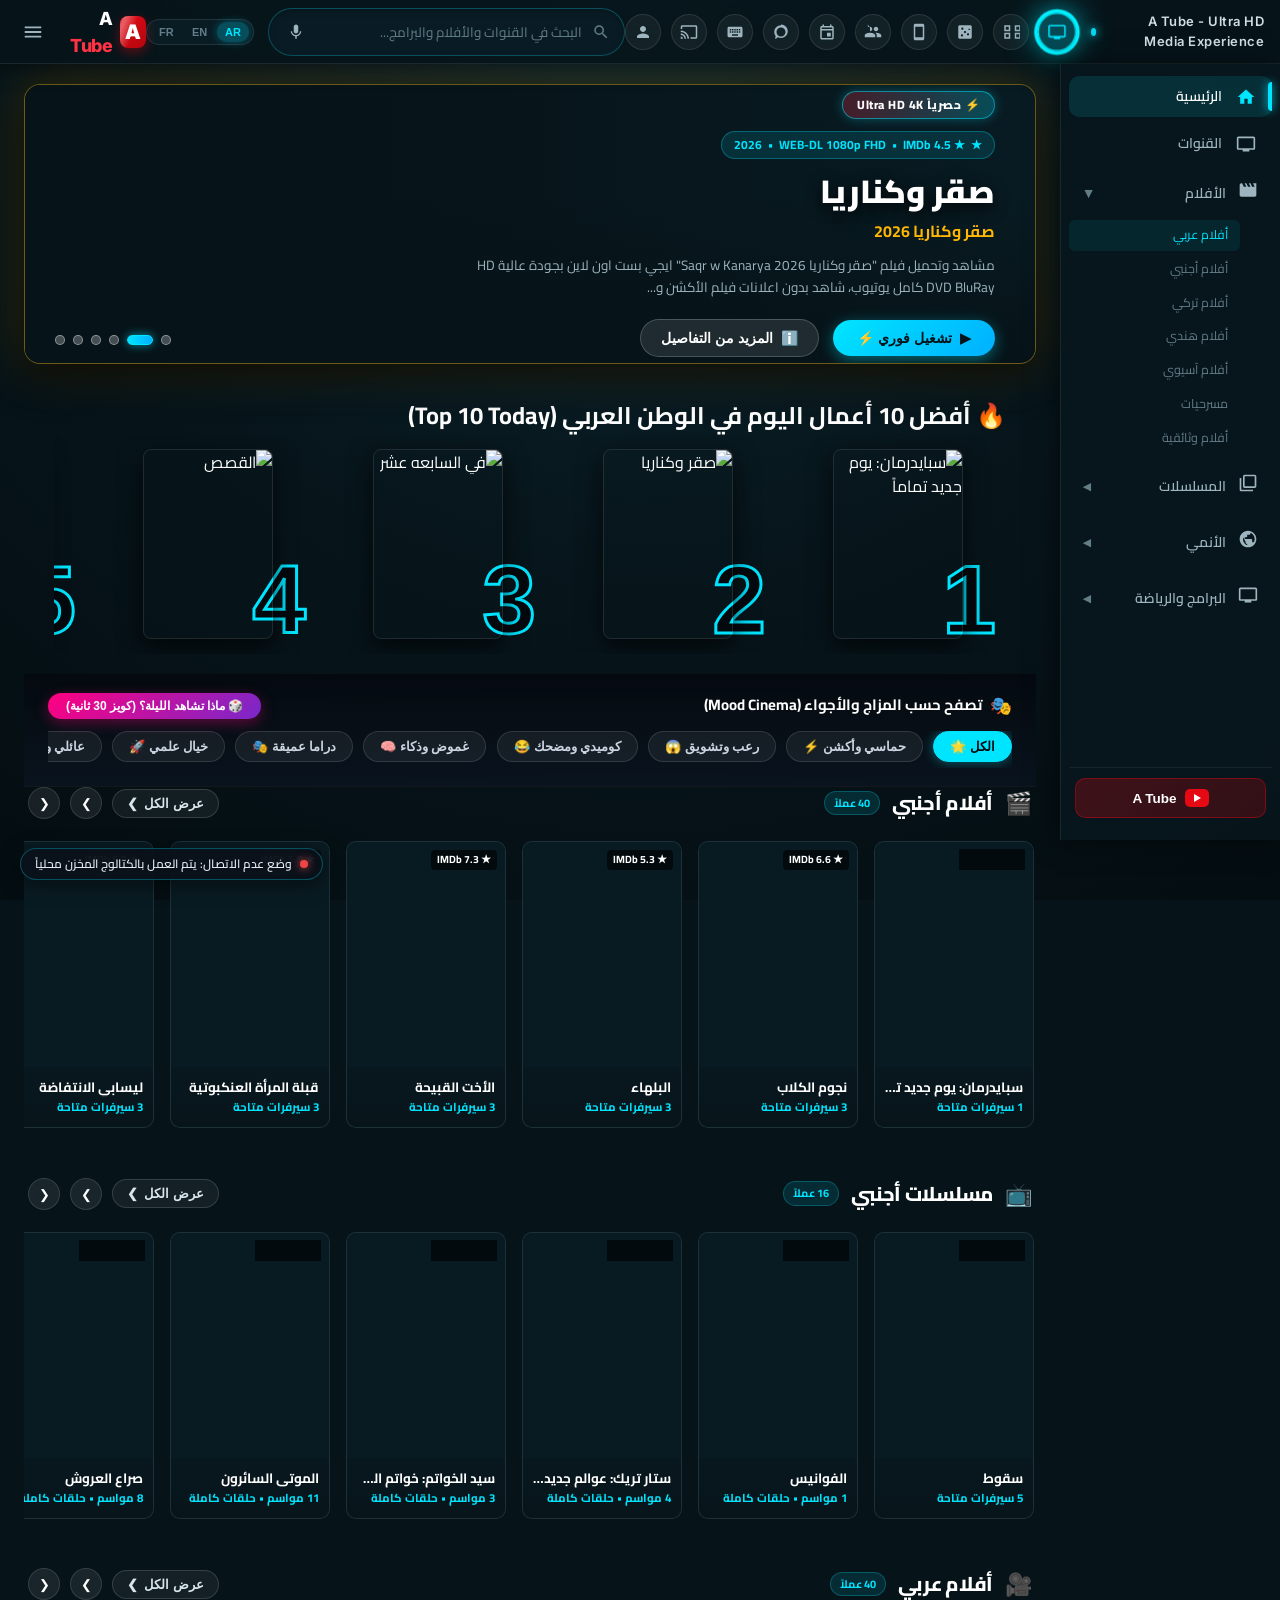
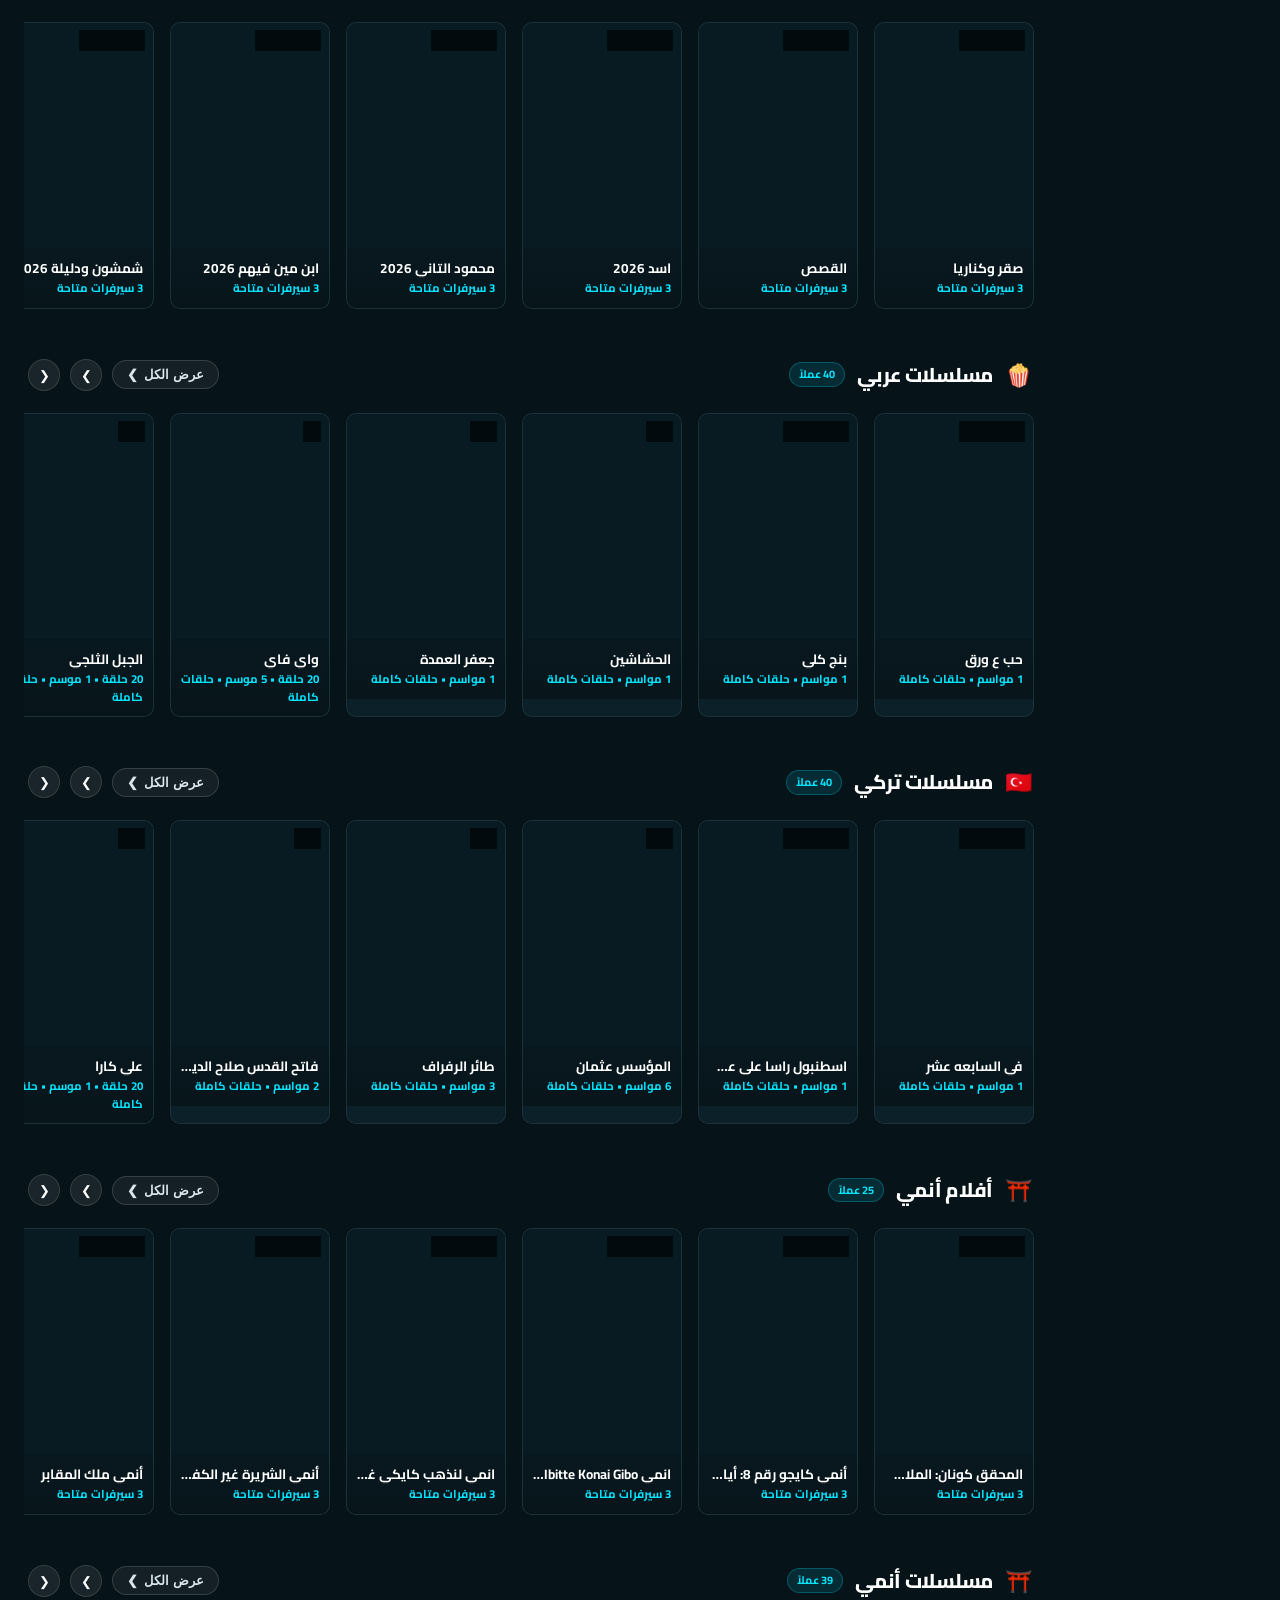
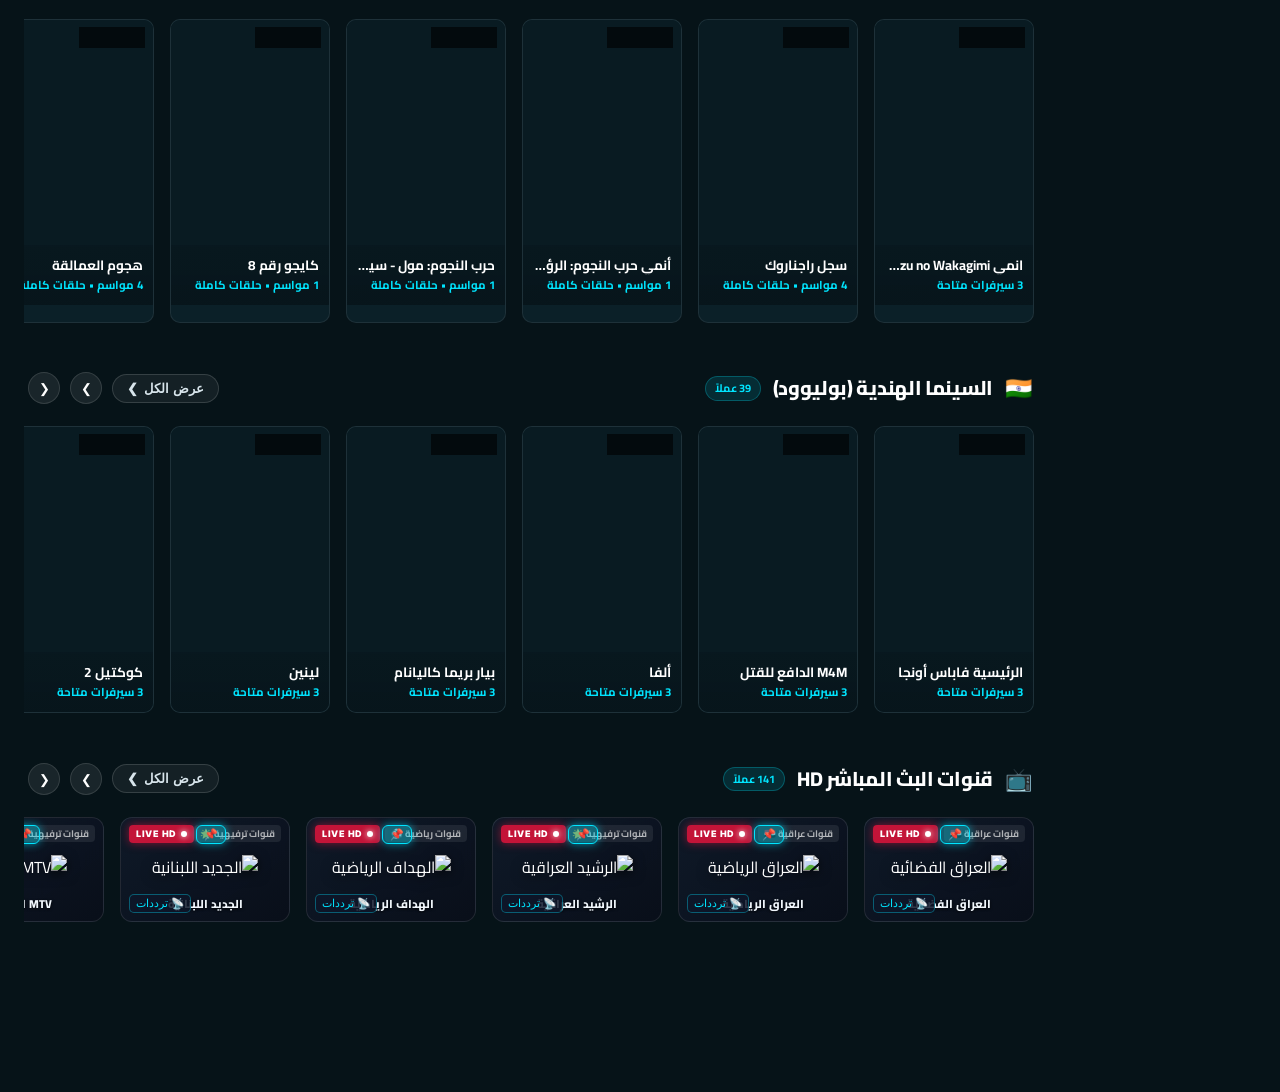
==== commit ca0bb427: "feat(vip): add PWA offline precaching, favorites JSON backup sync, deep linking, and share button" ====
--- a/index.html
+++ b/index.html
@@ -886,6 +886,10 @@
                   <svg width="18" height="18" viewBox="0 0 24 24" fill="currentColor"><path d="M12 21.35l-1.45-1.32C5.4 15.36 2 12.28 2 8.5 2 5.42 4.42 3 7.5 3c1.74 0 3.41.81 4.5 2.09C13.09 3.81 14.76 3 16.5 3 19.58 3 22 5.42 22 8.5c0 3.78-3.4 6.86-8.55 11.54L12 21.35z"/></svg>
                   <span>إضافة للمفضلة</span>
                 </button>
+                <button id="md-share-btn" class="btn-trailer dpad-focusable" title="مشاركة رابط العمل">
+                  <svg width="18" height="18" viewBox="0 0 24 24" fill="currentColor"><path d="M18 16.08c-.76 0-1.44.3-1.96.77L8.91 12.7c.05-.23.09-.46.09-.7s-.04-.47-.09-.7l7.05-4.11c.54.5 1.25.81 2.04.81 1.66 0 3-1.34 3-3s-1.34-3-3-3-3 1.34-3 3c0 .24.04.47.09.7L8.04 9.81C7.5 9.31 6.79 9 6 9c-1.66 0-3 1.34-3 3s1.34 3 3 3c.79 0 1.5-.31 2.04-.81l7.12 4.16c-.05.21-.08.43-.08.65 0 1.61 1.31 2.92 2.92 2.92 1.61 0 2.92-1.31 2.92-2.92s-1.31-2.92-2.92-2.92z"/></svg>
+                  <span>مشاركة</span>
+                </button>
               </div>
             </div>
           </div>
@@ -1051,6 +1055,16 @@
               <option value="hardware">مسرع العتاد Hardware Acceleration</option>
             </select>
           </div>
+          <!-- Backup & Restore Data Bar -->
+          <div class="profile-backup-group">
+            <span class="profile-backup-label">مزامنة البيانات بين الهاتف وشاشة التلفزيون (بدون إنترنت):</span>
+            <div class="profile-backup-actions">
+              <button id="export-backup-btn" class="btn-secondary dpad-focusable">تصدير المفضلة والسجل 📥</button>
+              <button id="import-backup-btn" class="btn-secondary dpad-focusable">استيراد المفضلة والسجل 📤</button>
+              <input type="file" id="import-backup-input" accept=".json" class="is-hidden">
+            </div>
+          </div>
+
           <div class="modal-actions profile-actions-bar">
             <button id="clear-cache-btn" class="btn-secondary btn-cache-clear dpad-focusable">مسح الذاكرة المؤقتة (Clear Cache)</button>
             <button id="save-settings-btn" class="btn-primary dpad-focusable">حفظ الإعدادات</button>
@@ -1326,6 +1340,9 @@
           <button id="close-shortcuts-modal-btn" class="icon-btn dpad-focusable">✕</button>
         </div>
         <div class="shortcuts-grid">
+          <div class="shortcut-item"><kbd>🎮 الأسهم</kbd> <span>التنقل الذكي ثلاثي الأبعاد بالريموت</span></div>
+          <div class="shortcut-item"><kbd>🔘 OK / Enter</kbd> <span>التشغيل والاختيار المباشر</span></div>
+          <div class="shortcut-item"><kbd>↩️ Back / Esc</kbd> <span>الرجوع وإغلاق النوافذ والمشغل</span></div>
           <div class="shortcut-item"><kbd>Space</kbd> <span>تشغيل / إيقاف مؤقت</span></div>
           <div class="shortcut-item"><kbd>→</kbd> <span>تقديم 10 ثوانٍ</span></div>
           <div class="shortcut-item"><kbd>←</kbd> <span>تأخير 10 ثوانٍ</span></div>
--- a/css/style.css
+++ b/css/style.css
@@ -2450,6 +2450,48 @@
   box-shadow: 0 0 14px rgba(0, 229, 255, 0.4);
 }
 
+/* Profile Backup & Sync Controls */
+.profile-backup-group {
+  margin-top: 18px;
+  border-top: 1px solid rgba(255, 255, 255, 0.08);
+  padding-top: 16px;
+}
+
+.profile-backup-label {
+  display: block;
+  font-size: 13px;
+  font-weight: 700;
+  color: #00e5ff;
+  margin-bottom: 10px;
+}
+
+.profile-backup-actions {
+  display: flex;
+  gap: 12px;
+}
+
+.profile-backup-actions button {
+  flex: 1;
+  font-size: 12px;
+  padding: 9px 14px;
+  border-radius: 8px;
+  font-family: inherit;
+  font-weight: 700;
+  cursor: pointer;
+  background: rgba(255, 255, 255, 0.06);
+  border: 1px solid rgba(0, 229, 255, 0.3);
+  color: #ffffff;
+  transition: all 0.2s ease;
+}
+
+.profile-backup-actions button:hover,
+.profile-backup-actions button:focus {
+  background: rgba(0, 229, 255, 0.2);
+  border-color: #00e5ff;
+  color: #00e5ff;
+  box-shadow: 0 0 12px rgba(0, 229, 255, 0.3);
+}
+
 /* Satellite Frequencies Table & Modal */
 .freq-modal-card {
   max-width: 580px;
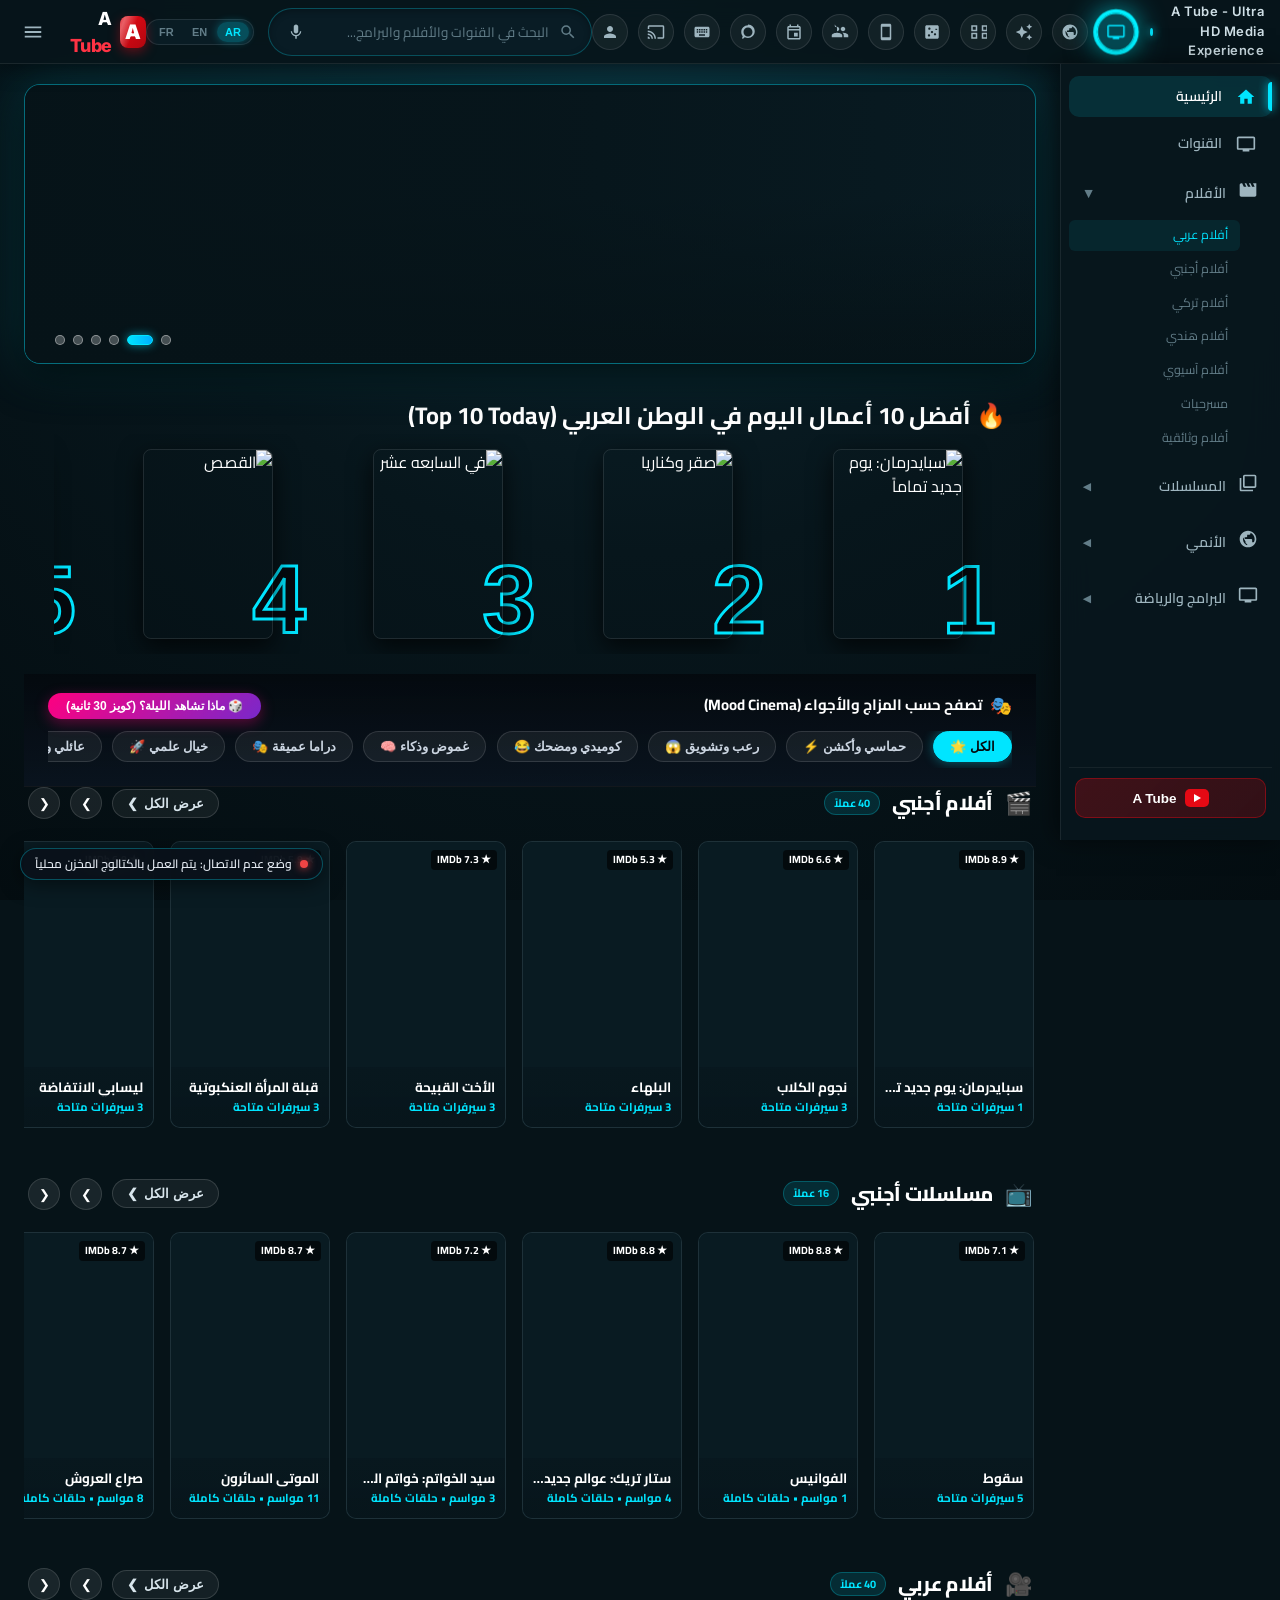
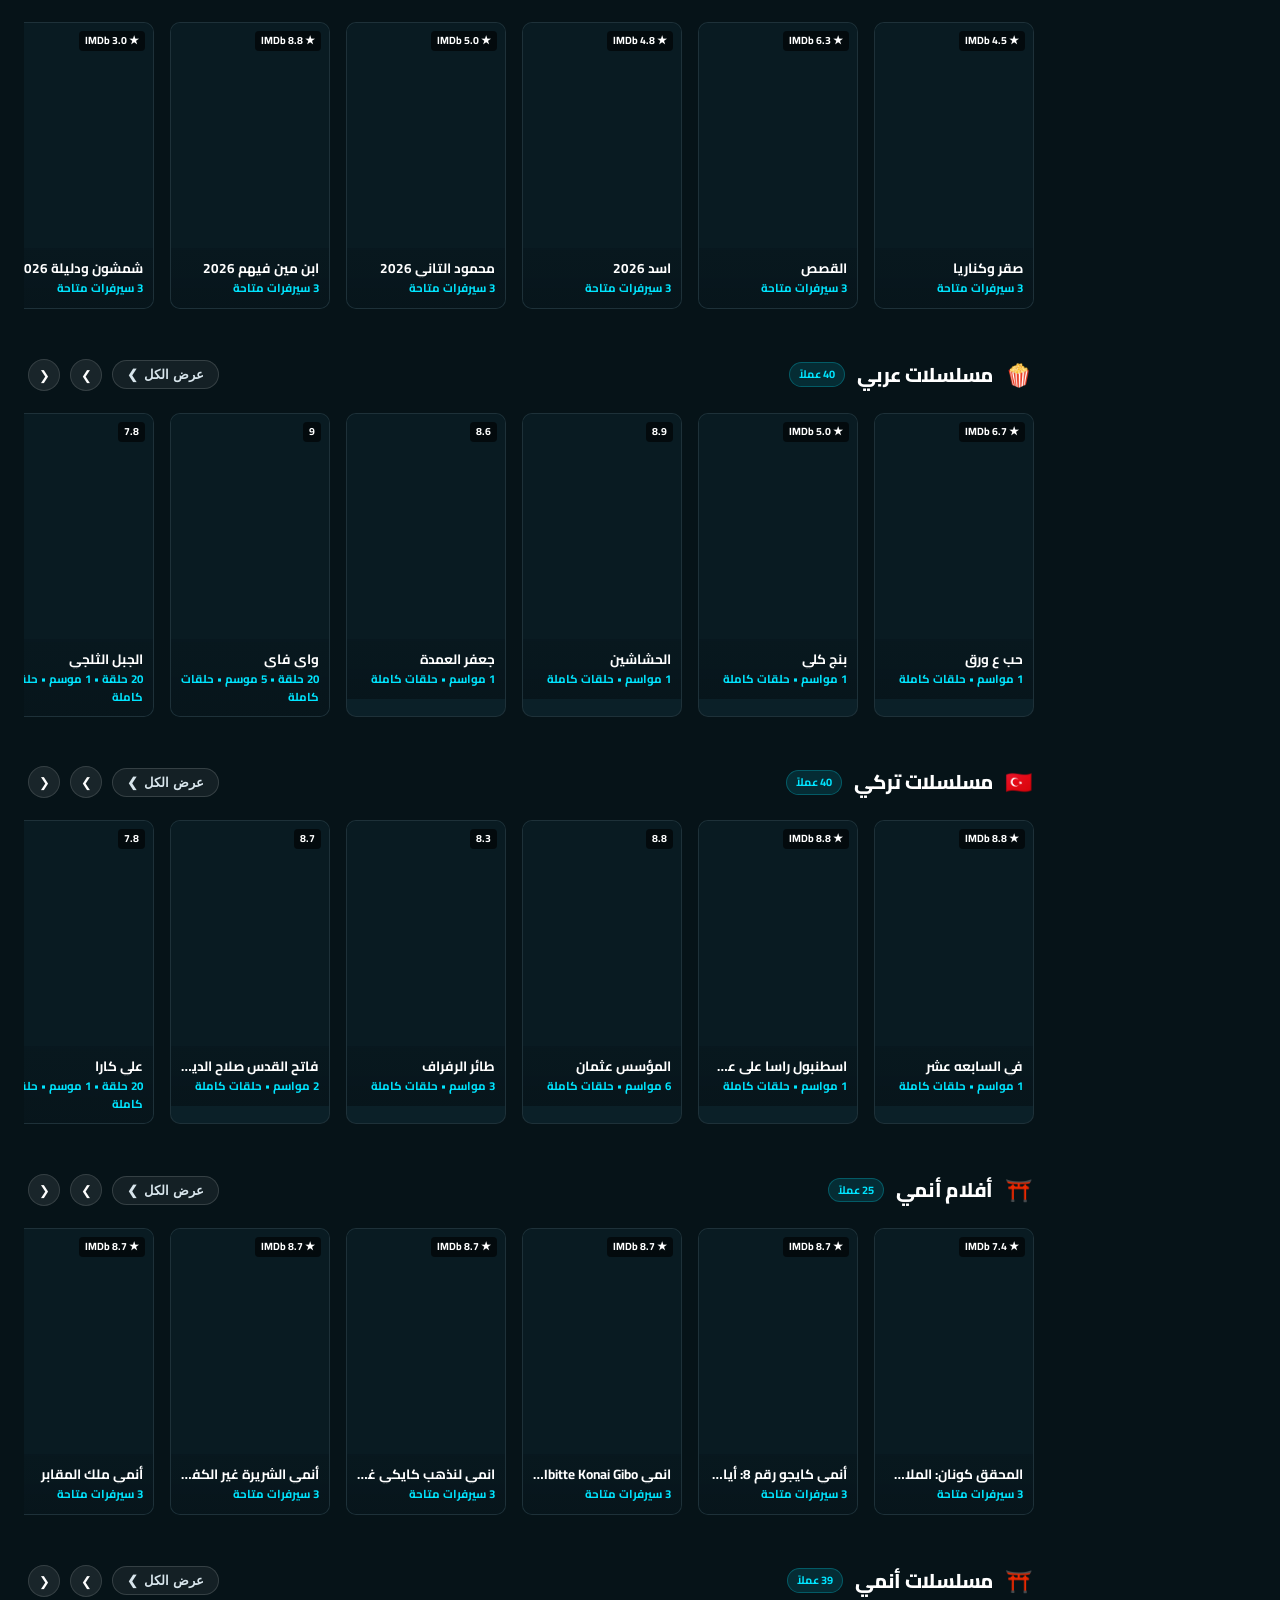
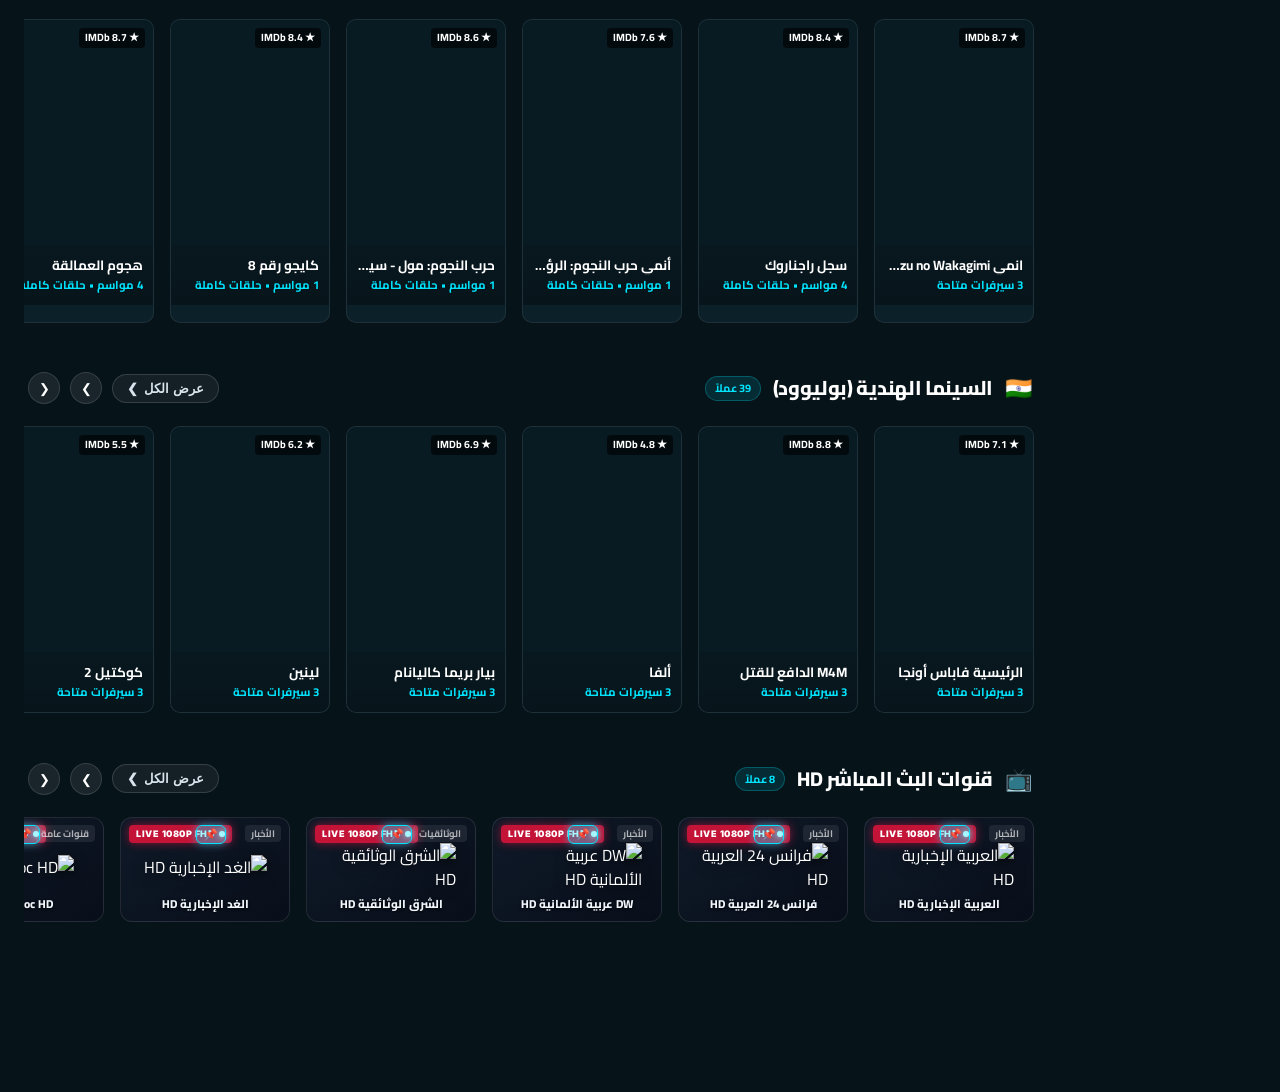
==== commit 2e1cd703: "feat: implement Floating PiP Mini-Player, Live Match Center, AI Concierge, Vocal Clarity Booster, an" ====
--- a/index.html
+++ b/index.html
@@ -81,6 +81,16 @@
           <!-- IPTV / Multi-Screen Playlist Button -->
           <button id="open-iptv-modal-btn" class="icon-btn dpad-focusable" title="إضافة سيرفر واشتراك IPTV" aria-label="IPTV Settings">
             <svg viewBox="0 0 24 24"><path d="M21 3H3c-1.1 0-2 .9-2 2v12c0 1.1.9 2 2 2h5v2h8v-2h5c1.1 0 1.99-.9 1.99-2L23 5c0-1.1-.9-2-2-2zm0 14H3V5h18v12z"/></svg>
+          </button>
+
+          <!-- Live Sports Match Center Button -->
+          <button id="open-sports-modal-btn" class="icon-btn dpad-focusable" title="مركز المباريات وجدول البث المباشر (Match Center) ⚽" aria-label="Sports Match Center">
+            <svg viewBox="0 0 24 24"><path d="M12 2C6.48 2 2 6.48 2 12s4.48 10 10 10 10-4.48 10-10S17.52 2 12 2zm1 17.93c-3.95-.49-7-3.85-7-7.93 0-.62.08-1.21.21-1.79L9 15v1c0 1.1.9 2 2 2v1.93zm6.9-2.54c-.26-.81-1-1.39-1.9-1.39h-1v-3c0-.55-.45-1-1-1H8v-2h2c.55 0 1-.45 1-1V7h2c1.1 0 2-.9 2-2v-.41c2.93 1.19 5 4.06 5 7.41 0 2.08-.8 3.97-2.1 5.39z"/></svg>
+          </button>
+
+          <!-- AI Movie & Mood Concierge Button -->
+          <button id="open-ai-concierge-btn" class="icon-btn dpad-focusable" title="المساعد الذكي لاقتراح الأفلام والمشاهدة (AI Concierge) ✨" aria-label="AI Concierge">
+            <svg viewBox="0 0 24 24"><path d="M19 9l1.25-2.75L23 5l-2.75-1.25L19 1l-1.25 2.75L15 5l2.75 1.25L19 9zm-7.5.5L9 4 6.5 9.5 1 12l5.5 2.5L9 20l2.5-5.5L17 12l-5.5-2.5zM19 15l-1.25 2.75L15 19l2.75 1.25L19 23l1.25-2.75L23 19l-2.75-1.25L19 15z"/></svg>
           </button>
 
           <!-- Multi-View 4-Screens Button -->
@@ -548,6 +558,7 @@
             </button>
             <div id="player-server-menu" class="player-dropdown-menu"></div>
           </div>
+          <button id="player-minimize-btn" class="player-minimize-btn dpad-focusable" title="تصغير إلى مشغل عائم (PiP)" aria-label="Minimize Player">🗕</button>
           <button id="player-close-btn" class="player-close-btn dpad-focusable" title="إغلاق والعودة" aria-label="Close Player">✕</button>
         </div>
       </div>
@@ -558,6 +569,18 @@
         <div id="player-ambient-glow" class="player-ambient-glow-layer"></div>
         <video id="main-video" class="main-video-element"></video>
         <iframe id="main-embed-frame" class="main-embed-element" title="A Tube Video Embed Player" aria-label="A Tube Video Embed Player" allow="accelerometer; autoplay; clipboard-write; encrypted-media; gyroscope; picture-in-picture; fullscreen" allowfullscreen></iframe>
+
+        <!-- Mini Player Overlay (Visible when .pip-minimized) -->
+        <div id="mini-player-overlay" class="mini-player-overlay">
+          <div class="mini-player-top">
+            <span id="mini-player-title" class="mini-player-title">A TuBe Ultra HD</span>
+            <div class="mini-player-btns">
+              <button id="mini-player-expand-btn" class="mini-player-btn dpad-focusable" title="تكبير المشغل" aria-label="Expand Player">⛶</button>
+              <button id="mini-player-close-btn" class="mini-player-btn dpad-focusable" title="إغلاق" aria-label="Close Mini Player">✕</button>
+            </div>
+          </div>
+          <button id="mini-player-play-btn" class="mini-player-center-play dpad-focusable" title="تشغيل / إيقاف" aria-label="Play/Pause">▶</button>
+        </div>
         
         <!-- Skip Intro Floating Button -->
         <button id="player-skip-intro-btn" class="player-skip-intro-btn dpad-focusable is-hidden" title="تخطي المقدمة (85 ثانية)">
@@ -703,6 +726,7 @@
               </button>
               <div id="player-audio-fx-menu" class="player-dropdown-menu">
                 <div class="dropdown-item active" data-audiofx="normal">صوت طبيعي 100%</div>
+                <div class="dropdown-item" data-audiofx="vocal">وضوح الحوار والكلام 🎙️✨</div>
                 <div class="dropdown-item" data-audiofx="night">المشاهدة الليلية (موازنة الحوار) 🌙</div>
                 <div class="dropdown-item" data-audiofx="boost150">تضخيم الصوت 150% 🔊</div>
                 <div class="dropdown-item" data-audiofx="boost200">تضخيم أقصى 200% 🚀</div>
@@ -1186,6 +1210,22 @@
           </div>
         </div>
         <div class="iptv-form-group">
+          <label>خلفية وتباين الترجمة (لمشاهد ساطعة):</label>
+          <div class="sub-bg-options">
+            <button class="sub-opt-btn active dpad-focusable" data-subbg="transparent">شفاف</button>
+            <button class="sub-opt-btn dpad-focusable" data-subbg="semi">شبه شفاف</button>
+            <button class="sub-opt-btn dpad-focusable" data-subbg="solid">خلفية سوداء</button>
+          </div>
+        </div>
+        <div class="iptv-form-group">
+          <label>حدود وتظليل خط الترجمة:</label>
+          <div class="sub-shadow-options">
+            <button class="sub-opt-btn active dpad-focusable" data-subshadow="shadow">ظل سينمائي</button>
+            <button class="sub-opt-btn dpad-focusable" data-subshadow="outline">حدود حادة</button>
+            <button class="sub-opt-btn dpad-focusable" data-subshadow="glow">توهج ناعم</button>
+          </div>
+        </div>
+        <div class="iptv-form-group">
           <label>مزامنة توقيت الترجمة (تأخير / تقديم بالثواني):</label>
           <div class="sub-delay-row">
             <button id="sub-delay-minus" class="btn-secondary dpad-focusable">-0.5s</button>
@@ -1411,6 +1451,99 @@
       <span class="health-text">النظام متصل ويعمل بكفاءة</span>
     </div>
 
+    <!-- ====================================================================
+         LIVE SPORTS MATCH CENTER MODAL
+         ==================================================================== -->
+    <div id="sports-match-center-modal" class="modal-backdrop">
+      <div class="sports-match-modal-card">
+        <div class="modal-header">
+          <h3 class="modal-title">
+            <span class="sports-icon">⚽</span>
+            <span>مركز المباريات وجدول البث المباشر (Match Center)</span>
+          </h3>
+          <button id="close-sports-modal-btn" class="icon-btn dpad-focusable" title="إغلاق">✕</button>
+        </div>
+        
+        <div class="sports-filter-pills">
+          <button class="sports-pill active dpad-focusable" data-sport="all">كل المباريات</button>
+          <button class="sports-pill dpad-focusable" data-sport="ucl">دوري أبطال أوروبا 🏆</button>
+          <button class="sports-pill dpad-focusable" data-sport="epl">الدوري الإنجليزي 🏴󠁧󠁢󠁥󠁮󠁧󠁿</button>
+          <button class="sports-pill dpad-focusable" data-sport="laliga">الدوري الإسباني 🇪🇸</button>
+          <button class="sports-pill dpad-focusable" data-sport="spl">دوري روشن السعودي 🇸🇦</button>
+          <button class="sports-pill dpad-focusable" data-sport="caf">دوري أبطال أفريقيا 🌍</button>
+        </div>
+
+        <div id="sports-matches-container" class="sports-matches-grid">
+          <!-- Populated dynamically via JS -->
+        </div>
+      </div>
+    </div>
+
+    <!-- ====================================================================
+         AI MOVIE & MOOD CONCIERGE MODAL
+         ==================================================================== -->
+    <div id="ai-concierge-modal" class="modal-backdrop">
+      <div class="ai-concierge-modal-card">
+        <div class="modal-header">
+          <h3 class="modal-title">
+            <span class="ai-icon">✨</span>
+            <span>المساعد الذكي لاقتراح الأفلام والمشاهدة (AI Concierge)</span>
+          </h3>
+          <button id="close-ai-concierge-btn" class="icon-btn dpad-focusable" title="إغلاق">✕</button>
+        </div>
+
+        <div class="ai-concierge-intro">
+          أخبرنا بمزاجك الحالي والوقت المتاح لديك، وسيقوم الذكاء الاصطناعي بتحليل مكتبة A TuBe واقتراح أفضل سهرة ملائمة لك بدقة!
+        </div>
+
+        <div class="ai-step-group">
+          <div class="ai-step-label">1. ما هو مزاجك وشعورك اليوم؟</div>
+          <div class="ai-mood-options" id="ai-mood-selector">
+            <button class="ai-mood-pill active dpad-focusable" data-mood="action">🔥 حماس وتشويق</button>
+            <button class="ai-mood-pill dpad-focusable" data-mood="comedy">😂 ضحك وفرفشة</button>
+            <button class="ai-mood-pill dpad-focusable" data-mood="drama">🎭 دراما ومشاعر</button>
+            <button class="ai-mood-pill dpad-focusable" data-mood="horror">👻 رعب وغموض</button>
+            <button class="ai-mood-pill dpad-focusable" data-mood="family">🍿 عائلي وخيال</button>
+            <button class="ai-mood-pill dpad-focusable" data-mood="anime">⚡ أنمي ومغامرة</button>
+          </div>
+        </div>
+
+        <div class="ai-step-group">
+          <div class="ai-step-label">2. كم من الوقت تود قضاؤه؟</div>
+          <div class="ai-time-options" id="ai-time-selector">
+            <button class="ai-time-pill active dpad-focusable" data-time="short">سريع (&lt; 90 دقيقة)</button>
+            <button class="ai-time-pill dpad-focusable" data-time="medium">فيلم كامل (90 - 150 دقيقة)</button>
+            <button class="ai-time-pill dpad-focusable" data-time="binge">سهرة مسلسلات (حلقات متعددة)</button>
+          </div>
+        </div>
+
+        <div class="ai-step-group">
+          <div class="ai-step-label">3. نوع الإنتاج المفضل:</div>
+          <div class="ai-origin-options" id="ai-origin-selector">
+            <button class="ai-origin-pill active dpad-focusable" data-origin="all">الكل</button>
+            <button class="ai-origin-pill dpad-focusable" data-origin="arabic">عربي 🇪🇬🇸🇦</button>
+            <button class="ai-origin-pill dpad-focusable" data-origin="foreign">هوليوود أجنبي 🇺🇸</button>
+            <button class="ai-origin-pill dpad-focusable" data-origin="asian">كوري وآسيوي 🇰🇷</button>
+            <button class="ai-origin-pill dpad-focusable" data-origin="turkish">تركي 🇹🇷</button>
+          </div>
+        </div>
+
+        <div class="ai-action-row">
+          <button id="generate-ai-recommendations-btn" class="btn-primary ai-generate-btn dpad-focusable">
+            <span>🪄 اكتشف ترشيحاتك الذكية الآن</span>
+          </button>
+        </div>
+
+        <div id="ai-results-section" class="ai-results-container is-hidden">
+          <div class="ai-results-header">
+            <span class="ai-badge">ترشيحات ذكية مخصصة</span>
+            <span id="ai-reason-summary" class="ai-reason-text">بناءً على اختيارك، إليك أفضل الأعمال المناسبة:</span>
+          </div>
+          <div id="ai-recommendations-grid" class="ai-cards-grid"></div>
+        </div>
+      </div>
+    </div>
+
   </div>
 
   <!-- App Scripts -->
--- a/css/style.css
+++ b/css/style.css
@@ -4410,3 +4410,676 @@
   right: 8px;
 }
 
+/* ==========================================================================
+   A TuBe Floating PiP Mini-Player Mode
+   ========================================================================== */
+.player-minimize-btn {
+  background: rgba(255, 255, 255, 0.08);
+  border: 1px solid rgba(255, 255, 255, 0.15);
+  color: #cbd5e1;
+  width: 38px;
+  height: 38px;
+  border-radius: 8px;
+  display: flex;
+  align-items: center;
+  justify-content: center;
+  font-size: 16px;
+  cursor: pointer;
+  transition: all 0.2s ease;
+  margin-left: 8px;
+}
+
+.player-minimize-btn:hover,
+.player-minimize-btn:focus {
+  background: rgba(0, 229, 255, 0.2);
+  border-color: #00e5ff;
+  color: #00e5ff;
+  transform: scale(1.08);
+}
+
+.video-player-modal.pip-minimized {
+  position: fixed !important;
+  inset: auto !important;
+  bottom: 24px !important;
+  left: 24px !important;
+  right: auto !important;
+  top: auto !important;
+  width: 350px !important;
+  max-width: calc(100vw - 32px) !important;
+  height: 205px !important;
+  border-radius: 16px !important;
+  box-shadow: 0 16px 40px rgba(0, 0, 0, 0.9), 0 0 0 1px rgba(0, 229, 255, 0.5), 0 0 24px rgba(0, 229, 255, 0.25) !important;
+  z-index: 10000 !important;
+  background: #060b13 !important;
+  overflow: hidden !important;
+  pointer-events: auto !important;
+  animation: pipPopup 0.35s cubic-bezier(0.16, 1, 0.3, 1) forwards;
+}
+
+@keyframes pipPopup {
+  0% { transform: scale(0.7) translateY(40px); opacity: 0; }
+  100% { transform: scale(1) translateY(0); opacity: 1; }
+}
+
+.video-player-modal.pip-minimized .player-overlay-top,
+.video-player-modal.pip-minimized .player-overlay-bottom,
+.video-player-modal.pip-minimized .player-ambient-glow-layer,
+.video-player-modal.pip-minimized .player-skip-intro-btn,
+.video-player-modal.pip-minimized .player-next-ep-banner,
+.video-player-modal.pip-minimized .player-resume-banner,
+.video-player-modal.pip-minimized .player-zapping-drawer,
+.video-player-modal.pip-minimized .touch-lock-overlay,
+.video-player-modal.pip-minimized .sub-drop-zone {
+  display: none !important;
+}
+
+.video-player-modal.pip-minimized .video-element-container {
+  width: 100% !important;
+  height: 100% !important;
+}
+
+.mini-player-overlay {
+  display: none;
+  position: absolute;
+  inset: 0;
+  background: linear-gradient(180deg, rgba(0, 0, 0, 0.85) 0%, rgba(0, 0, 0, 0.15) 50%, rgba(0, 0, 0, 0.85) 100%);
+  z-index: 30;
+  flex-direction: column;
+  justify-content: space-between;
+  padding: 10px 12px;
+  opacity: 0;
+  transition: opacity 0.25s ease;
+  pointer-events: auto;
+}
+
+.video-player-modal.pip-minimized .mini-player-overlay {
+  display: flex;
+}
+
+.video-player-modal.pip-minimized:hover .mini-player-overlay,
+.video-player-modal.pip-minimized:focus-within .mini-player-overlay {
+  opacity: 1;
+}
+
+.mini-player-top {
+  display: flex;
+  align-items: center;
+  justify-content: space-between;
+  width: 100%;
+}
+
+.mini-player-title {
+  font-size: 12px;
+  font-weight: 700;
+  color: #ffffff;
+  white-space: nowrap;
+  overflow: hidden;
+  text-overflow: ellipsis;
+  max-width: 210px;
+  text-shadow: 0 1px 3px rgba(0, 0, 0, 0.8);
+}
+
+.mini-player-btns {
+  display: flex;
+  gap: 6px;
+}
+
+.mini-player-btn {
+  background: rgba(255, 255, 255, 0.15);
+  border: 1px solid rgba(255, 255, 255, 0.25);
+  color: #ffffff;
+  width: 28px;
+  height: 28px;
+  border-radius: 6px;
+  display: flex;
+  align-items: center;
+  justify-content: center;
+  font-size: 13px;
+  cursor: pointer;
+  transition: all 0.2s ease;
+}
+
+.mini-player-btn:hover,
+.mini-player-btn:focus {
+  background: rgba(0, 229, 255, 0.3);
+  border-color: #00e5ff;
+  color: #00e5ff;
+  transform: scale(1.1);
+}
+
+.mini-player-center-play {
+  align-self: center;
+  background: rgba(0, 229, 255, 0.25);
+  border: 1px solid #00e5ff;
+  color: #00e5ff;
+  width: 44px;
+  height: 44px;
+  border-radius: 50%;
+  display: flex;
+  align-items: center;
+  justify-content: center;
+  font-size: 18px;
+  cursor: pointer;
+  box-shadow: 0 0 16px rgba(0, 229, 255, 0.4);
+  transition: all 0.2s ease;
+}
+
+.mini-player-center-play:hover,
+.mini-player-center-play:focus {
+  background: #00e5ff;
+  color: #050811;
+  transform: scale(1.12);
+}
+
+/* ==========================================================================
+   Live Sports Match Center Modal & Cards
+   ========================================================================== */
+.sports-match-modal-card {
+  background: rgba(13, 20, 33, 0.96);
+  backdrop-filter: blur(24px);
+  -webkit-backdrop-filter: blur(24px);
+  border: 1px solid rgba(0, 229, 255, 0.25);
+  border-radius: 20px;
+  width: 920px;
+  max-width: 95vw;
+  max-height: 88vh;
+  padding: 24px;
+  display: flex;
+  flex-direction: column;
+  box-shadow: 0 20px 50px rgba(0, 0, 0, 0.8), 0 0 30px rgba(0, 229, 255, 0.15);
+  overflow: hidden;
+}
+
+.sports-icon {
+  margin-left: 8px;
+  font-size: 22px;
+}
+
+.sports-filter-pills {
+  display: flex;
+  gap: 8px;
+  overflow-x: auto;
+  padding-bottom: 12px;
+  margin: 16px 0 14px 0;
+}
+
+.sports-pill {
+  background: rgba(255, 255, 255, 0.06);
+  border: 1px solid rgba(255, 255, 255, 0.12);
+  color: #cbd5e1;
+  padding: 6px 16px;
+  border-radius: 20px;
+  font-size: 13px;
+  font-weight: 600;
+  cursor: pointer;
+  white-space: nowrap;
+  transition: all 0.2s ease;
+  font-family: inherit;
+}
+
+.sports-pill:hover,
+.sports-pill:focus {
+  background: rgba(0, 229, 255, 0.18);
+  border-color: #00e5ff;
+  color: #ffffff;
+}
+
+.sports-pill.active {
+  background: linear-gradient(135deg, #00e5ff 0%, #0077ff 100%);
+  border-color: #00e5ff;
+  color: #050811;
+  font-weight: 800;
+  box-shadow: 0 0 14px rgba(0, 229, 255, 0.4);
+}
+
+.sports-matches-grid {
+  display: grid;
+  grid-template-columns: repeat(auto-fill, minmax(380px, 1fr));
+  gap: 16px;
+  overflow-y: auto;
+  padding-right: 4px;
+  padding-bottom: 10px;
+}
+
+.match-card {
+  background: rgba(255, 255, 255, 0.03);
+  border: 1px solid rgba(255, 255, 255, 0.09);
+  border-radius: 14px;
+  padding: 16px;
+  display: flex;
+  flex-direction: column;
+  gap: 12px;
+  transition: all 0.25s cubic-bezier(0.2, 0.8, 0.2, 1);
+  position: relative;
+  overflow: hidden;
+}
+
+.match-card:hover,
+.match-card:focus-within {
+  background: rgba(255, 255, 255, 0.06);
+  border-color: rgba(0, 229, 255, 0.4);
+  transform: translateY(-2px);
+  box-shadow: 0 8px 24px rgba(0, 0, 0, 0.5);
+}
+
+.match-card.is-live {
+  border-color: rgba(255, 42, 109, 0.5);
+  box-shadow: 0 0 18px rgba(255, 42, 109, 0.15);
+}
+
+.match-header-row {
+  display: flex;
+  justify-content: space-between;
+  align-items: center;
+  font-size: 12px;
+}
+
+.tournament-badge {
+  color: #94a3b8;
+  font-weight: 700;
+  display: flex;
+  align-items: center;
+  gap: 6px;
+}
+
+.match-status-badge {
+  padding: 3px 10px;
+  border-radius: 12px;
+  font-size: 11px;
+  font-weight: 800;
+}
+
+.match-status-badge.live {
+  background: rgba(255, 42, 109, 0.2);
+  border: 1px solid #ff2a6d;
+  color: #ff2a6d;
+  animation: pulseBadge 1.8s infinite ease-in-out;
+}
+
+.match-status-badge.upcoming {
+  background: rgba(0, 229, 255, 0.15);
+  border: 1px solid #00e5ff;
+  color: #00e5ff;
+}
+
+@keyframes pulseBadge {
+  0%, 100% { opacity: 1; }
+  50% { opacity: 0.6; }
+}
+
+.match-teams-row {
+  display: flex;
+  align-items: center;
+  justify-content: space-between;
+  padding: 6px 0;
+}
+
+.match-team {
+  display: flex;
+  flex-direction: column;
+  align-items: center;
+  gap: 6px;
+  flex: 1;
+  text-align: center;
+}
+
+.team-logo-placeholder {
+  width: 44px;
+  height: 44px;
+  border-radius: 50%;
+  background: rgba(255, 255, 255, 0.08);
+  border: 1px solid rgba(255, 255, 255, 0.15);
+  display: flex;
+  align-items: center;
+  justify-content: center;
+  font-size: 20px;
+}
+
+.team-name {
+  font-size: 14px;
+  font-weight: 700;
+  color: #ffffff;
+}
+
+.match-score-box {
+  display: flex;
+  flex-direction: column;
+  align-items: center;
+  gap: 4px;
+  padding: 0 16px;
+}
+
+.match-score {
+  font-size: 22px;
+  font-weight: 900;
+  color: #00e5ff;
+  letter-spacing: 2px;
+}
+
+.match-minute {
+  font-size: 11px;
+  color: #ff2a6d;
+  font-weight: 700;
+}
+
+.match-footer-row {
+  display: flex;
+  align-items: center;
+  justify-content: space-between;
+  border-top: 1px solid rgba(255, 255, 255, 0.06);
+  padding-top: 10px;
+  font-size: 12px;
+}
+
+.match-channel-info {
+  color: #94a3b8;
+  display: flex;
+  flex-direction: column;
+  gap: 2px;
+}
+
+.match-channel-name {
+  color: #00e5ff;
+  font-weight: 700;
+}
+
+.match-watch-btn {
+  background: linear-gradient(135deg, #00e5ff 0%, #0088ff 100%);
+  border: none;
+  color: #050811;
+  padding: 7px 16px;
+  border-radius: 8px;
+  font-size: 12px;
+  font-weight: 800;
+  cursor: pointer;
+  display: flex;
+  align-items: center;
+  gap: 6px;
+  transition: all 0.2s ease;
+  font-family: inherit;
+}
+
+.match-watch-btn:hover,
+.match-watch-btn:focus {
+  transform: scale(1.05);
+  box-shadow: 0 0 14px rgba(0, 229, 255, 0.5);
+}
+
+/* ==========================================================================
+   AI Movie & Mood Concierge Modal
+   ========================================================================== */
+.ai-concierge-modal-card {
+  background: rgba(10, 16, 28, 0.97);
+  backdrop-filter: blur(28px);
+  -webkit-backdrop-filter: blur(28px);
+  border: 1px solid rgba(168, 85, 247, 0.3);
+  border-radius: 22px;
+  width: 880px;
+  max-width: 95vw;
+  max-height: 88vh;
+  padding: 26px;
+  display: flex;
+  flex-direction: column;
+  box-shadow: 0 24px 60px rgba(0, 0, 0, 0.85), 0 0 35px rgba(168, 85, 247, 0.2);
+  overflow-y: auto;
+}
+
+.ai-icon {
+  color: #c084fc;
+  margin-left: 8px;
+}
+
+.ai-concierge-intro {
+  color: #94a3b8;
+  font-size: 13px;
+  line-height: 1.6;
+  margin: 10px 0 18px 0;
+  padding: 10px 14px;
+  background: rgba(168, 85, 247, 0.08);
+  border: 1px solid rgba(168, 85, 247, 0.2);
+  border-radius: 12px;
+}
+
+.ai-step-group {
+  margin-bottom: 18px;
+}
+
+.ai-step-label {
+  font-size: 13px;
+  font-weight: 700;
+  color: #e2e8f0;
+  margin-bottom: 10px;
+}
+
+.ai-mood-options,
+.ai-time-options,
+.ai-origin-options {
+  display: flex;
+  gap: 8px;
+  flex-wrap: wrap;
+}
+
+.ai-mood-pill,
+.ai-time-pill,
+.ai-origin-pill {
+  background: rgba(255, 255, 255, 0.05);
+  border: 1px solid rgba(255, 255, 255, 0.12);
+  color: #cbd5e1;
+  padding: 8px 16px;
+  border-radius: 12px;
+  font-size: 13px;
+  font-weight: 600;
+  cursor: pointer;
+  transition: all 0.2s ease;
+  font-family: inherit;
+}
+
+.ai-mood-pill:hover,
+.ai-time-pill:hover,
+.ai-origin-pill:hover,
+.ai-mood-pill:focus,
+.ai-time-pill:focus,
+.ai-origin-pill:focus {
+  background: rgba(168, 85, 247, 0.2);
+  border-color: #c084fc;
+  color: #ffffff;
+}
+
+.ai-mood-pill.active,
+.ai-time-pill.active,
+.ai-origin-pill.active {
+  background: linear-gradient(135deg, #a855f7 0%, #6366f1 100%);
+  border-color: #c084fc;
+  color: #ffffff;
+  font-weight: 700;
+  box-shadow: 0 0 16px rgba(168, 85, 247, 0.4);
+}
+
+.ai-action-row {
+  margin: 16px 0 20px 0;
+}
+
+.ai-generate-btn {
+  width: 100%;
+  padding: 12px;
+  font-size: 15px;
+  font-weight: 800;
+  background: linear-gradient(135deg, #a855f7 0%, #00e5ff 100%);
+  border: none;
+  border-radius: 12px;
+  color: #ffffff;
+  cursor: pointer;
+  box-shadow: 0 0 20px rgba(168, 85, 247, 0.4);
+  transition: all 0.25s ease;
+  font-family: inherit;
+}
+
+.ai-generate-btn:hover,
+.ai-generate-btn:focus {
+  transform: translateY(-2px);
+  box-shadow: 0 0 28px rgba(168, 85, 247, 0.6);
+}
+
+.ai-results-container {
+  border-top: 1px solid rgba(255, 255, 255, 0.1);
+  padding-top: 18px;
+}
+
+.ai-results-header {
+  display: flex;
+  align-items: center;
+  gap: 12px;
+  margin-bottom: 16px;
+}
+
+.ai-badge {
+  background: rgba(168, 85, 247, 0.2);
+  border: 1px solid #c084fc;
+  color: #c084fc;
+  font-size: 11px;
+  font-weight: 800;
+  padding: 4px 10px;
+  border-radius: 20px;
+}
+
+.ai-reason-text {
+  font-size: 13px;
+  color: #cbd5e1;
+  font-weight: 600;
+}
+
+.ai-cards-grid {
+  display: grid;
+  grid-template-columns: repeat(auto-fill, minmax(240px, 1fr));
+  gap: 16px;
+}
+
+.ai-rec-card {
+  background: rgba(255, 255, 255, 0.04);
+  border: 1px solid rgba(255, 255, 255, 0.1);
+  border-radius: 14px;
+  padding: 12px;
+  display: flex;
+  flex-direction: column;
+  gap: 10px;
+  transition: all 0.2s ease;
+}
+
+.ai-rec-card:hover,
+.ai-rec-card:focus-within {
+  background: rgba(255, 255, 255, 0.07);
+  border-color: #a855f7;
+  transform: translateY(-3px);
+  box-shadow: 0 8px 20px rgba(0, 0, 0, 0.6);
+}
+
+.ai-card-poster {
+  width: 100%;
+  height: 150px;
+  object-fit: cover;
+  border-radius: 10px;
+  background: #111827;
+}
+
+.ai-card-meta {
+  display: flex;
+  flex-direction: column;
+  gap: 4px;
+}
+
+.ai-card-title {
+  font-size: 14px;
+  font-weight: 800;
+  color: #ffffff;
+  white-space: nowrap;
+  overflow: hidden;
+  text-overflow: ellipsis;
+}
+
+.ai-card-sub {
+  font-size: 12px;
+  color: #94a3b8;
+  display: flex;
+  justify-content: space-between;
+}
+
+.ai-card-match-reason {
+  font-size: 11px;
+  color: #c084fc;
+  background: rgba(168, 85, 247, 0.1);
+  padding: 4px 8px;
+  border-radius: 6px;
+  line-height: 1.4;
+}
+
+.ai-card-actions {
+  display: flex;
+  gap: 8px;
+  margin-top: 4px;
+}
+
+.ai-card-btn {
+  flex: 1;
+  padding: 7px;
+  font-size: 12px;
+  font-weight: 700;
+  border-radius: 8px;
+  cursor: pointer;
+  font-family: inherit;
+  border: none;
+  transition: all 0.2s ease;
+}
+
+.ai-card-btn.watch {
+  background: linear-gradient(135deg, #a855f7 0%, #00e5ff 100%);
+  color: #ffffff;
+}
+
+.ai-card-btn.details {
+  background: rgba(255, 255, 255, 0.08);
+  border: 1px solid rgba(255, 255, 255, 0.15);
+  color: #cbd5e1;
+}
+
+.ai-card-btn:hover {
+  transform: scale(1.04);
+}
+
+/* ==========================================================================
+   Subtitle Customizer Options
+   ========================================================================== */
+.sub-bg-options,
+.sub-shadow-options {
+  display: flex;
+  gap: 8px;
+  flex-wrap: wrap;
+}
+
+/* Subtitle Rendering Container Styles */
+.dual-subtitles-container {
+  font-size: var(--sub-font-size, 100%);
+  color: var(--sub-font-color, #ffffff);
+  background-color: var(--sub-bg-color, transparent);
+  text-shadow: var(--sub-shadow-style, 0 2px 4px rgba(0, 0, 0, 0.95), 0 0 2px #000);
+  border-radius: 4px;
+  padding: 2px 8px;
+}
+
+/* Responsive Overrides */
+@media (max-width: 768px) {
+  .video-player-modal.pip-minimized {
+    width: 270px !important;
+    height: 155px !important;
+    bottom: 74px !important;
+    left: 12px !important;
+  }
+  .sports-matches-grid {
+    grid-template-columns: 1fr;
+  }
+  .sports-match-modal-card,
+  .ai-concierge-modal-card {
+    padding: 16px;
+  }
+}
+
+
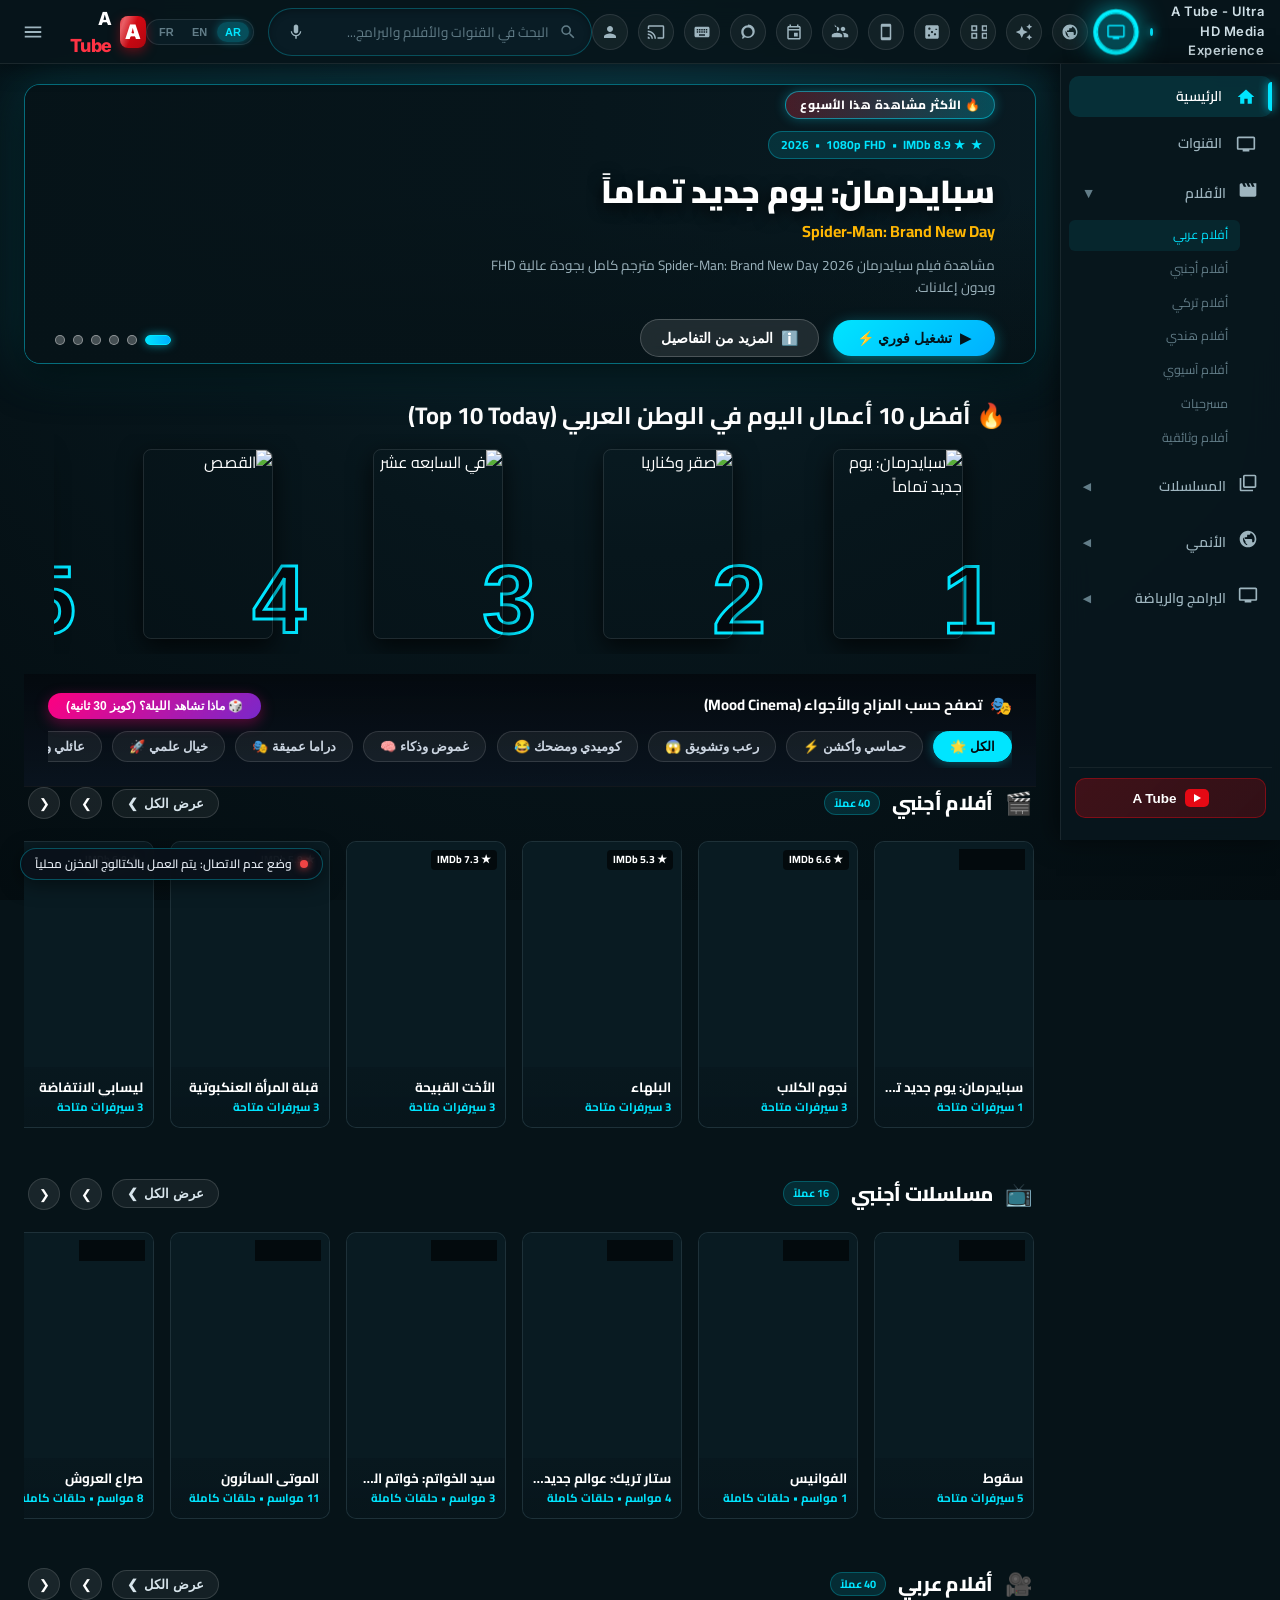
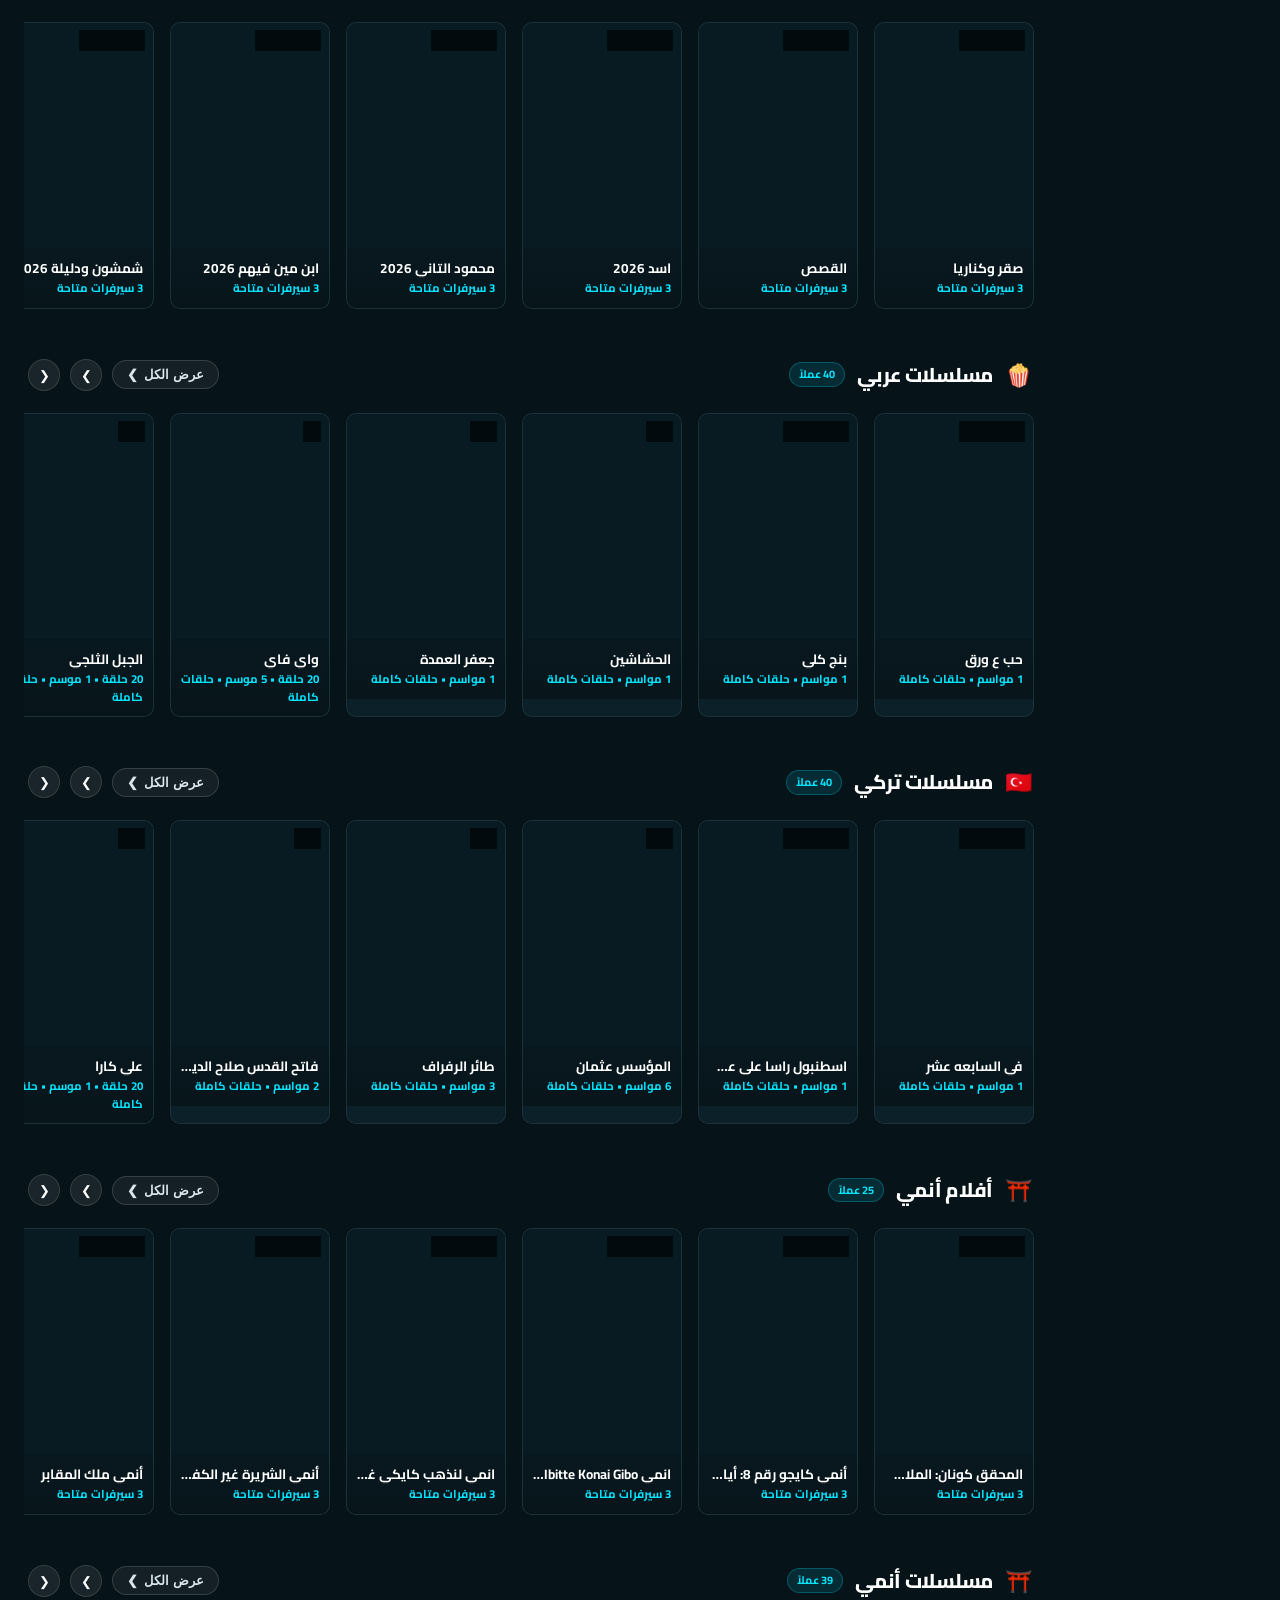
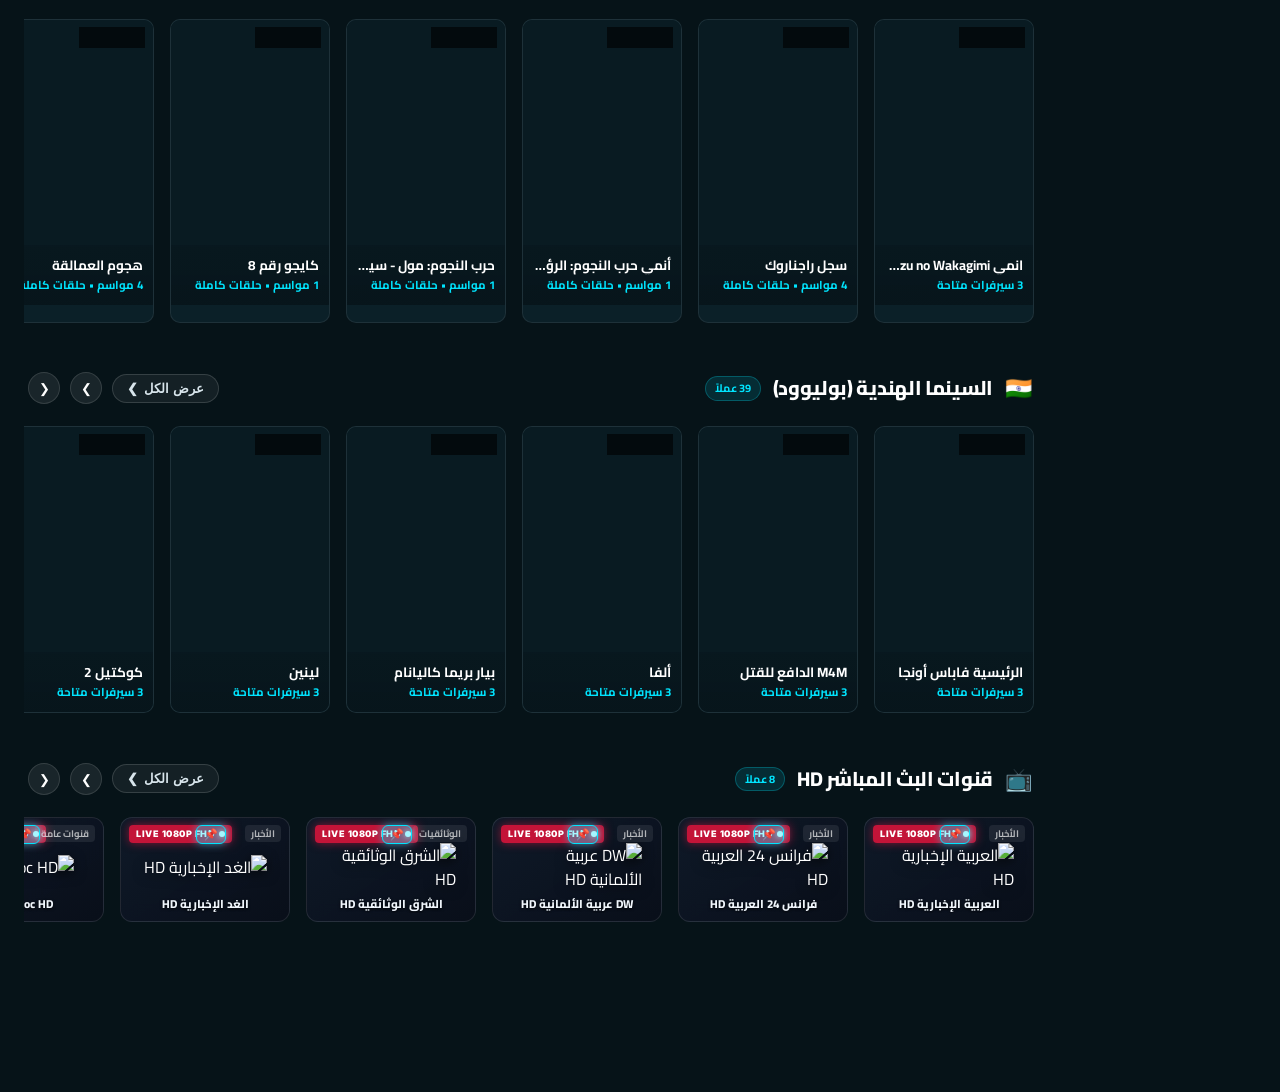
==== commit 5d056eaa: "feat: Cast Filmography Explorer and automated credit scraper script" ====
--- a/index.html
+++ b/index.html
@@ -1544,6 +1544,36 @@
       </div>
     </div>
 
+    <!-- ====================================================================
+         ACTOR & STAR FILMOGRAPHY EXPLORER MODAL
+         ==================================================================== -->
+    <div id="actor-filmography-modal" class="modal-backdrop">
+      <div class="actor-filmography-modal-card">
+        <div class="modal-header">
+          <div class="actor-header-profile">
+            <img id="actor-modal-photo" src="https://images.unsplash.com/photo-1535713875002-d1d0cf377fde?w=150&q=80" alt="Actor Profile" class="actor-modal-avatar">
+            <div class="actor-header-meta">
+              <h3 id="actor-modal-name" class="actor-modal-title">اسم النجم</h3>
+              <div class="actor-modal-badges">
+                <span id="actor-modal-role-badge" class="actor-role-badge">⭐ نجم العمل</span>
+                <span id="actor-modal-works-count" class="actor-works-count">0 أعمال متوفرة</span>
+              </div>
+            </div>
+          </div>
+          <button id="close-actor-modal-btn" class="icon-btn dpad-focusable" title="إغلاق والعودة">✕</button>
+        </div>
+
+        <div class="actor-filmography-body">
+          <div class="actor-section-title">
+            <span>🎬 جميع الأعمال المتوفرة لهذا النجم في مكتبة A TuBe:</span>
+          </div>
+          <div id="actor-works-grid" class="actor-works-grid">
+            <!-- Populated dynamically via JS -->
+          </div>
+        </div>
+      </div>
+    </div>
+
   </div>
 
   <!-- App Scripts -->
--- a/css/style.css
+++ b/css/style.css
@@ -1549,7 +1549,7 @@
   position: fixed;
   inset: 0;
   background: #000000;
-  z-index: 1000;
+  z-index: 5000;
   display: none;
   flex-direction: column;
   align-items: center;
@@ -5077,9 +5077,212 @@
     grid-template-columns: 1fr;
   }
   .sports-match-modal-card,
-  .ai-concierge-modal-card {
+  .ai-concierge-modal-card,
+  .actor-filmography-modal-card {
     padding: 16px;
   }
-}
-
-
+  .actor-works-grid {
+    grid-template-columns: repeat(auto-fill, minmax(140px, 1fr)) !important;
+  }
+  .actor-work-poster {
+    height: 190px !important;
+  }
+}
+
+/* ==========================================================================
+   Actor & Star Filmography Explorer Modal
+   ========================================================================== */
+#actor-filmography-modal {
+  z-index: 3000;
+}
+
+.actor-filmography-modal-card {
+  background: rgba(10, 16, 28, 0.98);
+  backdrop-filter: blur(28px);
+  -webkit-backdrop-filter: blur(28px);
+  border: 1px solid rgba(0, 229, 255, 0.35);
+  border-radius: 22px;
+  width: 920px;
+  max-width: 95vw;
+  max-height: 88vh;
+  padding: 24px;
+  display: flex;
+  flex-direction: column;
+  box-shadow: 0 24px 60px rgba(0, 0, 0, 0.9), 0 0 30px rgba(0, 229, 255, 0.2);
+  overflow: hidden;
+}
+
+.actor-header-profile {
+  display: flex;
+  align-items: center;
+  gap: 16px;
+}
+
+.actor-modal-avatar {
+  width: 64px;
+  height: 64px;
+  border-radius: 50%;
+  object-fit: cover;
+  border: 2px solid #00e5ff;
+  box-shadow: 0 0 16px rgba(0, 229, 255, 0.4);
+}
+
+.actor-header-meta {
+  display: flex;
+  flex-direction: column;
+  gap: 6px;
+}
+
+.actor-modal-title {
+  font-size: 20px;
+  font-weight: 800;
+  color: #ffffff;
+  margin: 0;
+}
+
+.actor-modal-badges {
+  display: flex;
+  gap: 8px;
+  align-items: center;
+}
+
+.actor-role-badge {
+  background: rgba(0, 229, 255, 0.15);
+  border: 1px solid #00e5ff;
+  color: #00e5ff;
+  font-size: 11px;
+  font-weight: 700;
+  padding: 3px 10px;
+  border-radius: 12px;
+}
+
+.actor-works-count {
+  background: rgba(255, 255, 255, 0.08);
+  border: 1px solid rgba(255, 255, 255, 0.15);
+  color: #cbd5e1;
+  font-size: 11px;
+  font-weight: 700;
+  padding: 3px 10px;
+  border-radius: 12px;
+}
+
+.actor-filmography-body {
+  margin-top: 18px;
+  overflow-y: auto;
+  padding-right: 4px;
+  display: flex;
+  flex-direction: column;
+  gap: 14px;
+}
+
+.actor-section-title {
+  font-size: 14px;
+  font-weight: 700;
+  color: #00e5ff;
+}
+
+.actor-works-grid {
+  display: grid;
+  grid-template-columns: repeat(auto-fill, minmax(200px, 1fr));
+  gap: 16px;
+  padding-bottom: 12px;
+}
+
+.actor-work-card {
+  background: rgba(255, 255, 255, 0.04);
+  border: 1px solid rgba(255, 255, 255, 0.1);
+  border-radius: 14px;
+  padding: 10px;
+  display: flex;
+  flex-direction: column;
+  gap: 8px;
+  cursor: pointer;
+  transition: all 0.25s cubic-bezier(0.2, 0.8, 0.2, 1);
+}
+
+.actor-work-card:hover,
+.actor-work-card:focus {
+  background: rgba(255, 255, 255, 0.08);
+  border-color: #00e5ff;
+  transform: translateY(-3px);
+  box-shadow: 0 8px 22px rgba(0, 0, 0, 0.6), 0 0 14px rgba(0, 229, 255, 0.3);
+}
+
+.actor-work-poster {
+  width: 100%;
+  height: 240px;
+  object-fit: cover;
+  border-radius: 10px;
+  background: #111827;
+}
+
+.actor-work-title {
+  font-size: 13px;
+  font-weight: 700;
+  color: #ffffff;
+  white-space: nowrap;
+  overflow: hidden;
+  text-overflow: ellipsis;
+}
+
+.actor-work-char {
+  font-size: 11px;
+  color: #00e5ff;
+  white-space: nowrap;
+  overflow: hidden;
+  text-overflow: ellipsis;
+}
+
+.actor-work-meta {
+  display: flex;
+  justify-content: space-between;
+  font-size: 11px;
+  color: #94a3b8;
+}
+
+.actor-pill-card {
+  cursor: pointer;
+  position: relative;
+  transition: all 0.2s ease;
+}
+
+.actor-pill-card:hover,
+.actor-pill-card:focus {
+  background: rgba(0, 229, 255, 0.15) !important;
+  border-color: #00e5ff !important;
+  transform: translateY(-2px);
+}
+
+.actor-explore-arrow {
+  color: #00e5ff;
+  font-size: 12px;
+  margin-right: auto;
+  padding-left: 8px;
+  opacity: 0.8;
+  transition: transform 0.2s ease;
+}
+
+.actor-pill-card:hover .actor-explore-arrow,
+.actor-pill-card:focus .actor-explore-arrow {
+  transform: translateX(-3px);
+}
+
+.actor-works-empty {
+  grid-column: 1 / -1;
+  text-align: center;
+  color: #94a3b8;
+  padding: 40px 10px;
+}
+
+.actor-works-empty-icon {
+  font-size: 36px;
+  margin-bottom: 8px;
+}
+
+.actor-work-rating {
+  color: #f59e0b;
+  font-weight: 700;
+}
+
+
+
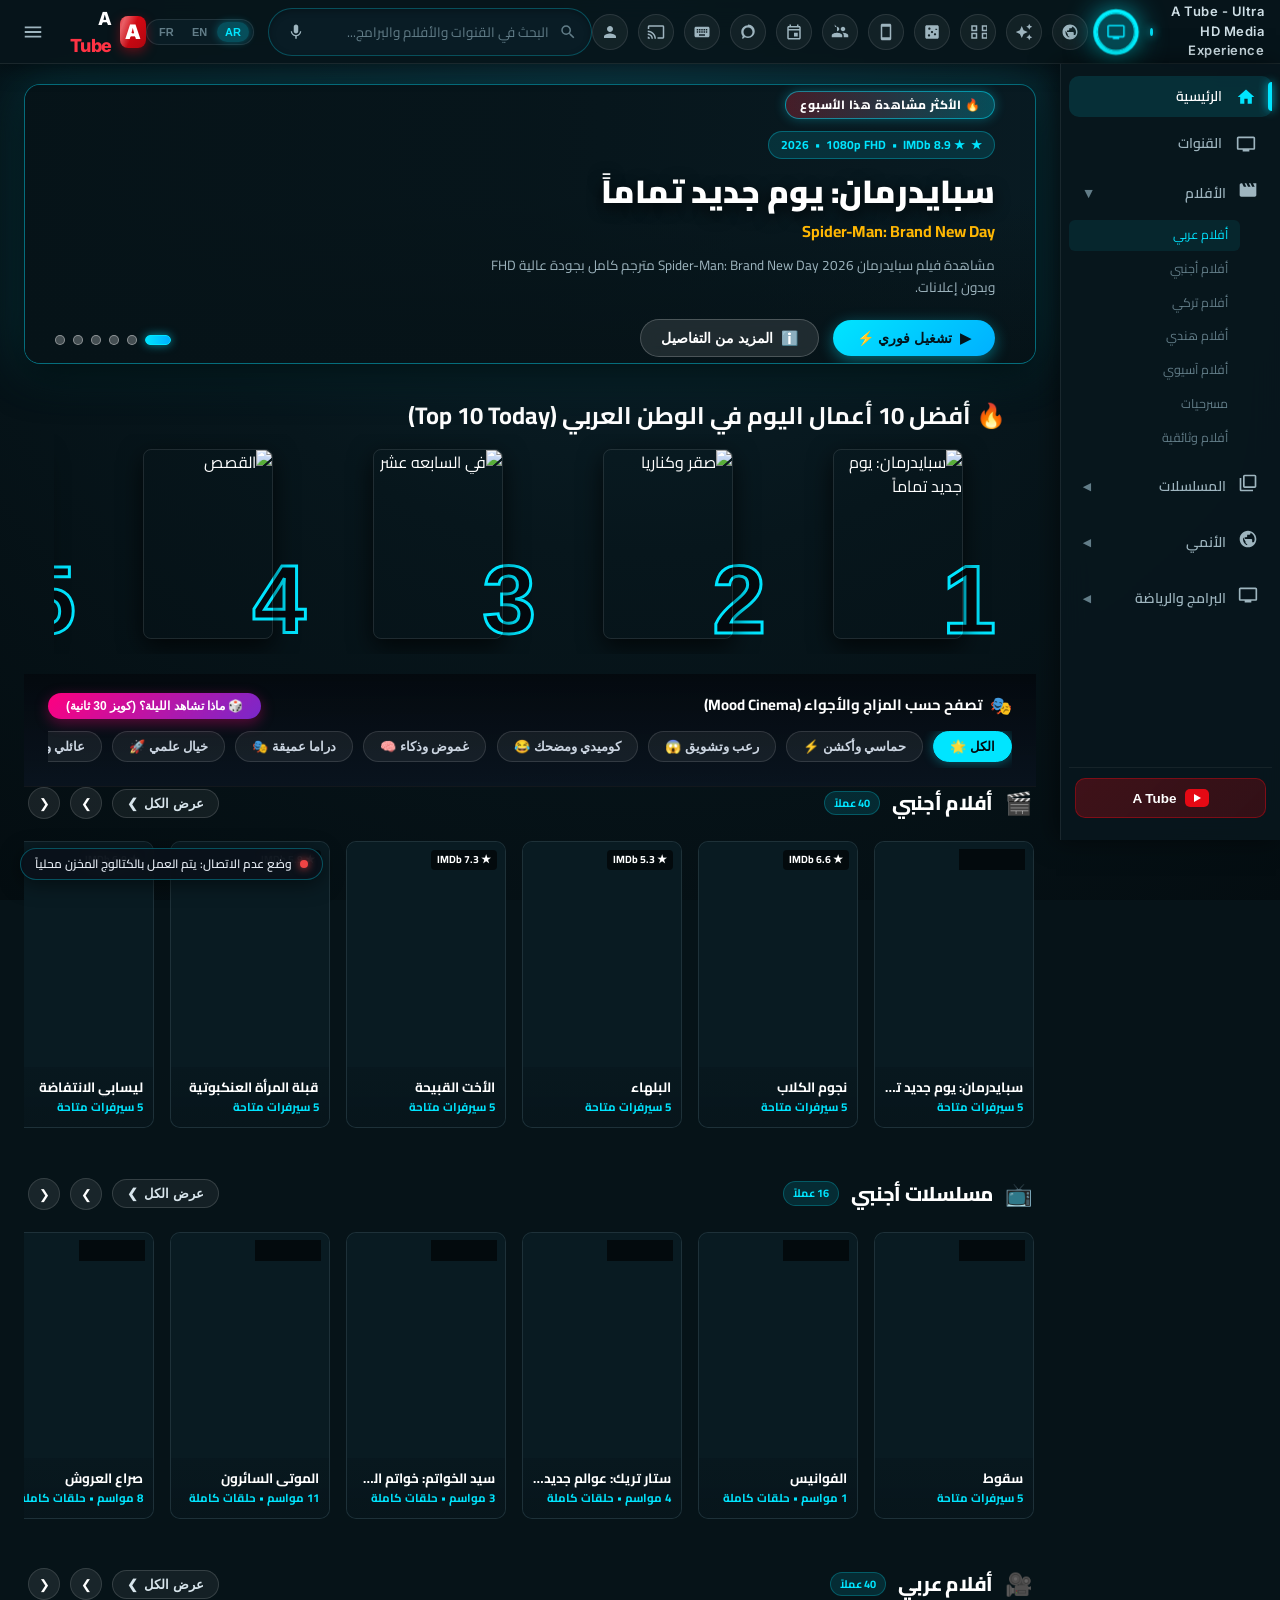
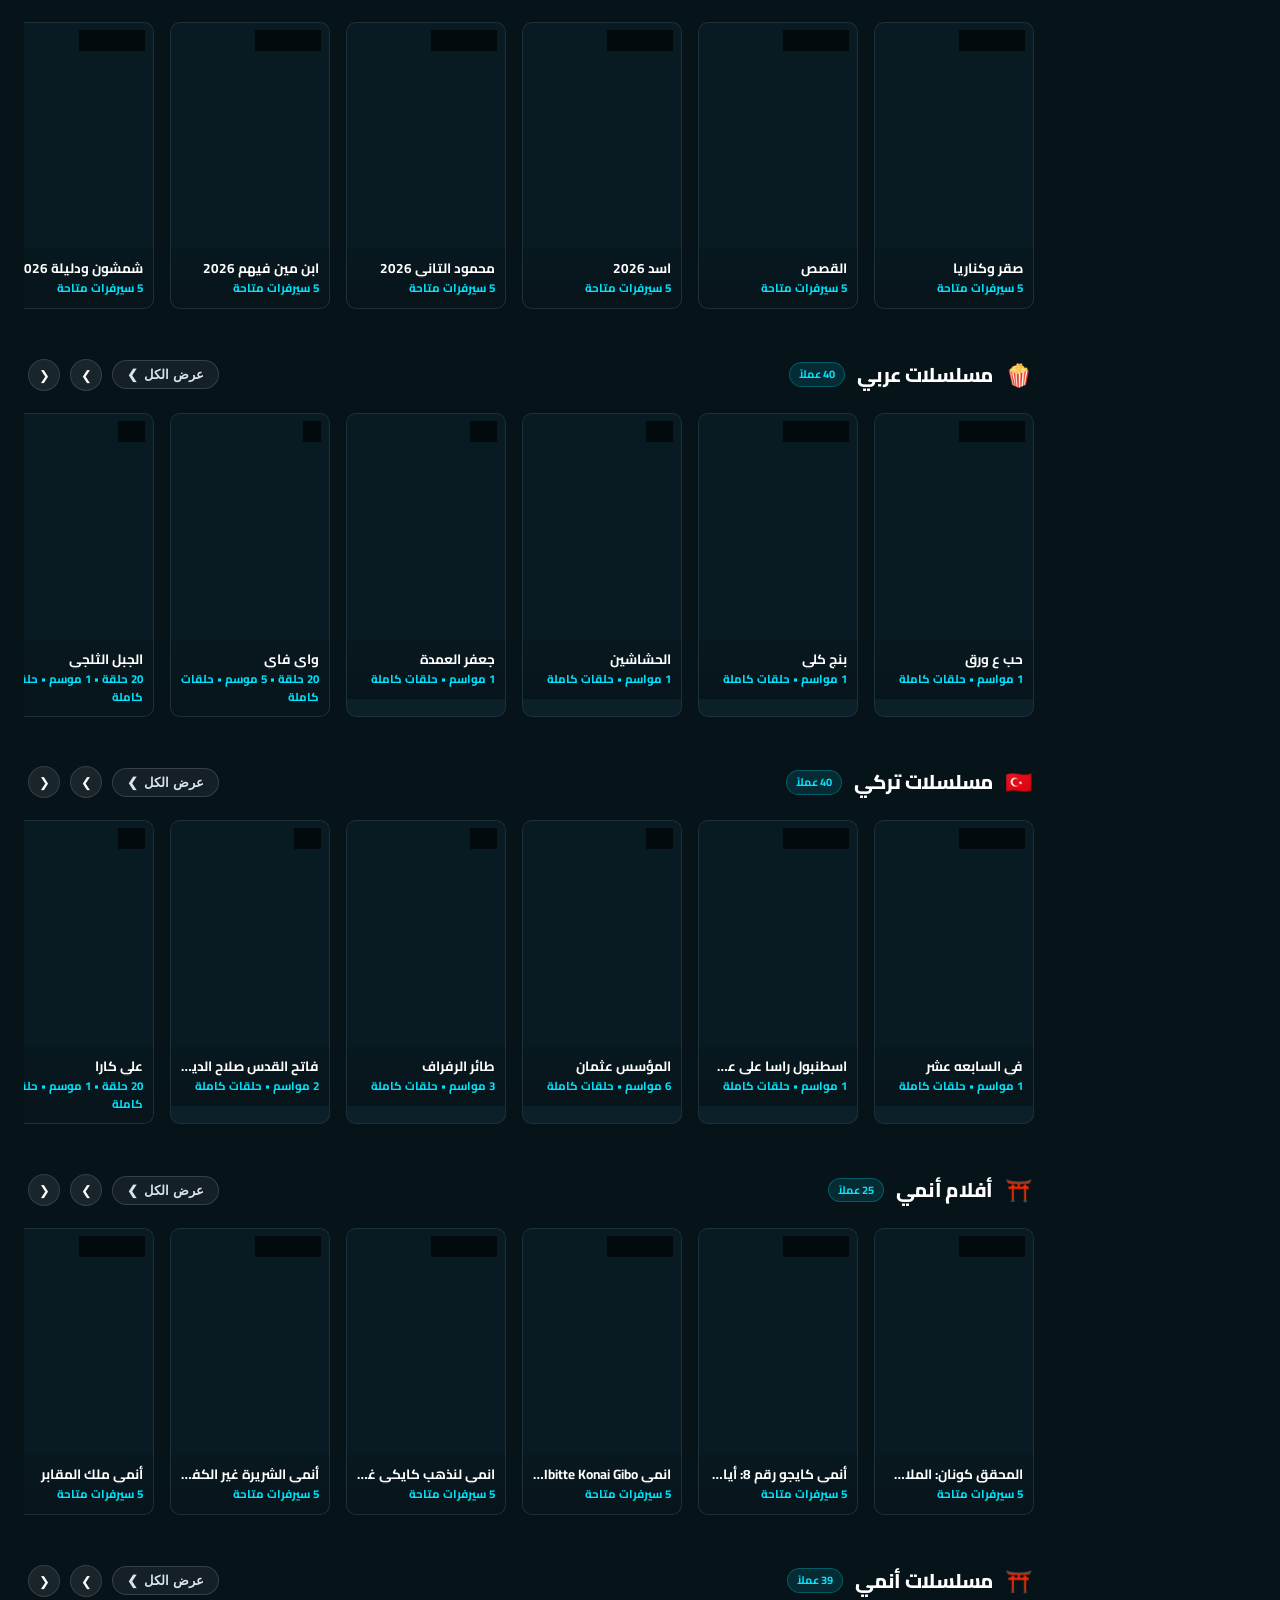
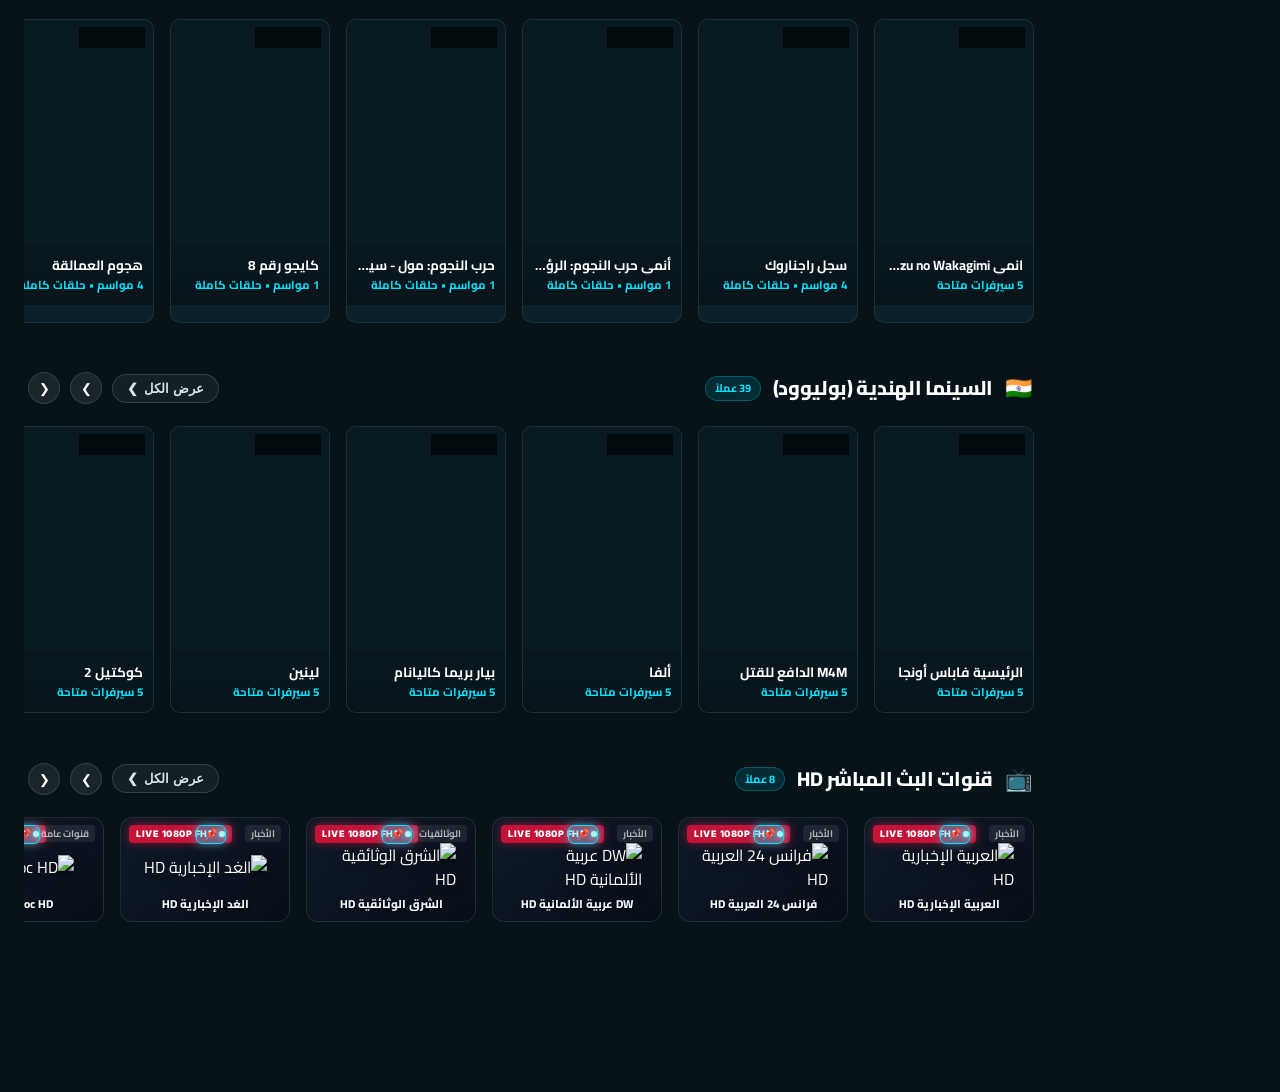
==== commit 947f30f8: "fix: permanent resolution for all movie and series playback servers with 5-tier redundant matrix and" ====
--- a/index.html
+++ b/index.html
@@ -563,6 +563,9 @@
         </div>
       </div>
 
+      <!-- In-Player Floating Quick Server Switcher Bar (5-Tier Resilient Matrix) -->
+      <div id="player-quick-servers-bar" class="player-quick-servers-bar is-hidden"></div>
+
       <!-- Video & Embed Canvas Container -->
       <div id="player-canvas-container" class="video-element-container">
         <!-- Ambient Cinema Glow Layer -->
--- a/css/style.css
+++ b/css/style.css
@@ -5284,5 +5284,105 @@
   font-weight: 700;
 }
 
-
-
+/* ==========================================================================
+   In-Player Floating Quick Server Switcher Bar (5-Tier Resilient Matrix)
+   ========================================================================== */
+.player-quick-servers-bar {
+  position: absolute;
+  top: 76px;
+  left: 50%;
+  transform: translateX(-50%);
+  display: flex;
+  align-items: center;
+  justify-content: center;
+  gap: 8px;
+  z-index: 200;
+  max-width: 95vw;
+  flex-wrap: wrap;
+  padding: 6px 14px;
+  background: rgba(6, 12, 22, 0.88);
+  border: 1px solid rgba(0, 229, 255, 0.3);
+  border-radius: 24px;
+  backdrop-filter: blur(14px);
+  -webkit-backdrop-filter: blur(14px);
+  box-shadow: 0 8px 30px rgba(0, 0, 0, 0.8), 0 0 20px rgba(0, 229, 255, 0.15);
+  transition: opacity 0.3s ease, transform 0.3s ease;
+}
+
+.player-quick-servers-bar.is-hidden {
+  display: none !important;
+}
+
+.player-quick-server-pill {
+  background: rgba(255, 255, 255, 0.06);
+  border: 1px solid rgba(255, 255, 255, 0.14);
+  color: #cbd5e1;
+  font-size: 12px;
+  font-weight: 700;
+  padding: 5px 12px;
+  border-radius: 16px;
+  cursor: pointer;
+  display: inline-flex;
+  align-items: center;
+  gap: 6px;
+  transition: all 0.2s cubic-bezier(0.2, 0.8, 0.2, 1);
+  white-space: nowrap;
+}
+
+.player-quick-server-pill:hover,
+.player-quick-server-pill:focus {
+  background: rgba(0, 229, 255, 0.18);
+  border-color: #00e5ff;
+  color: #ffffff;
+  transform: translateY(-2px);
+  box-shadow: 0 4px 14px rgba(0, 229, 255, 0.35);
+}
+
+.player-quick-server-pill.active {
+  background: #00e5ff;
+  color: #030c14;
+  border-color: #00e5ff;
+  font-weight: 800;
+  box-shadow: 0 0 16px rgba(0, 229, 255, 0.6);
+}
+
+.player-quick-next-btn {
+  background: rgba(239, 68, 68, 0.15);
+  border: 1px solid rgba(239, 68, 68, 0.4);
+  color: #fca5a5;
+  padding: 5px 12px;
+  border-radius: 16px;
+  font-size: 12px;
+  font-weight: 700;
+  cursor: pointer;
+  display: inline-flex;
+  align-items: center;
+  gap: 4px;
+  transition: all 0.2s ease;
+  white-space: nowrap;
+}
+
+.player-quick-next-btn:hover,
+.player-quick-next-btn:focus {
+  background: #ef4444;
+  color: #ffffff;
+  border-color: #ef4444;
+  transform: translateY(-2px);
+  box-shadow: 0 0 14px rgba(239, 68, 68, 0.5);
+}
+
+@media (max-width: 768px) {
+  .player-quick-servers-bar {
+    top: 68px;
+    gap: 6px;
+    padding: 4px 8px;
+  }
+  .player-quick-server-pill,
+  .player-quick-next-btn {
+    font-size: 11px;
+    padding: 4px 8px;
+  }
+}
+
+
+
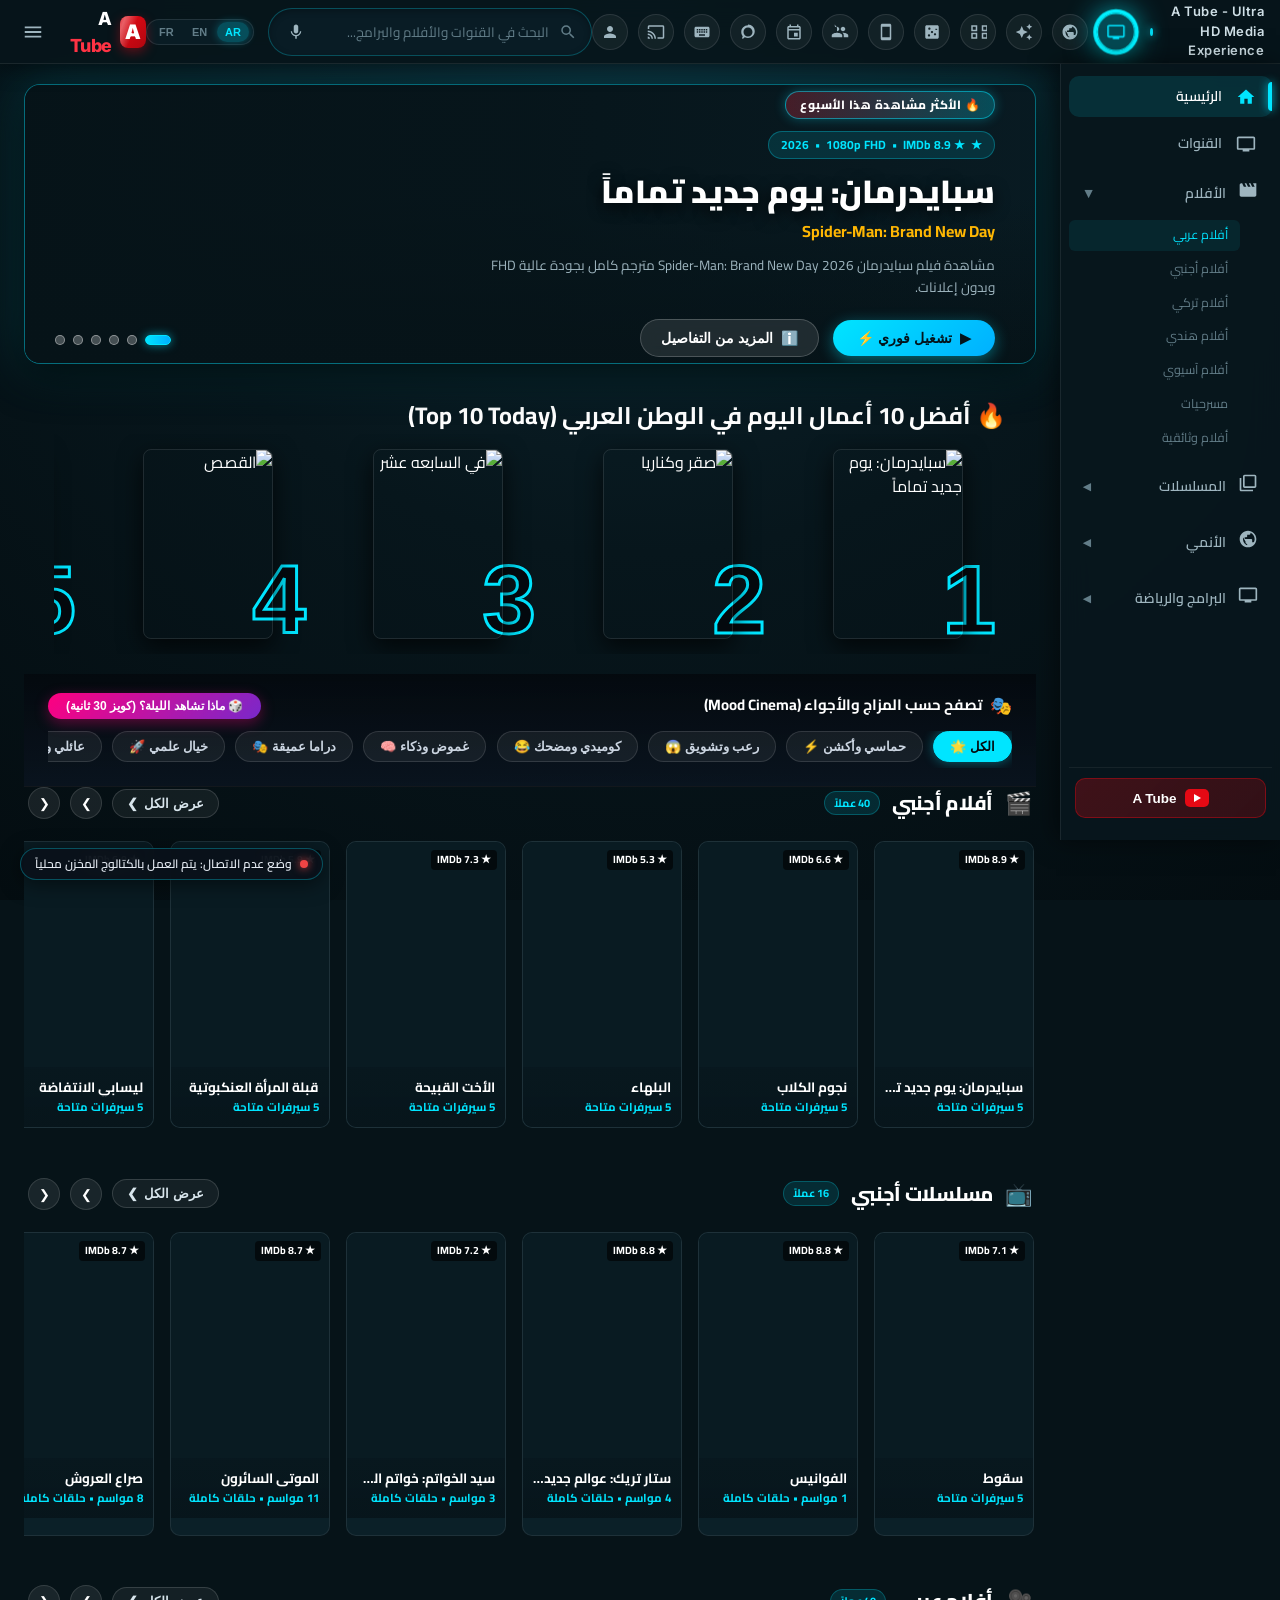
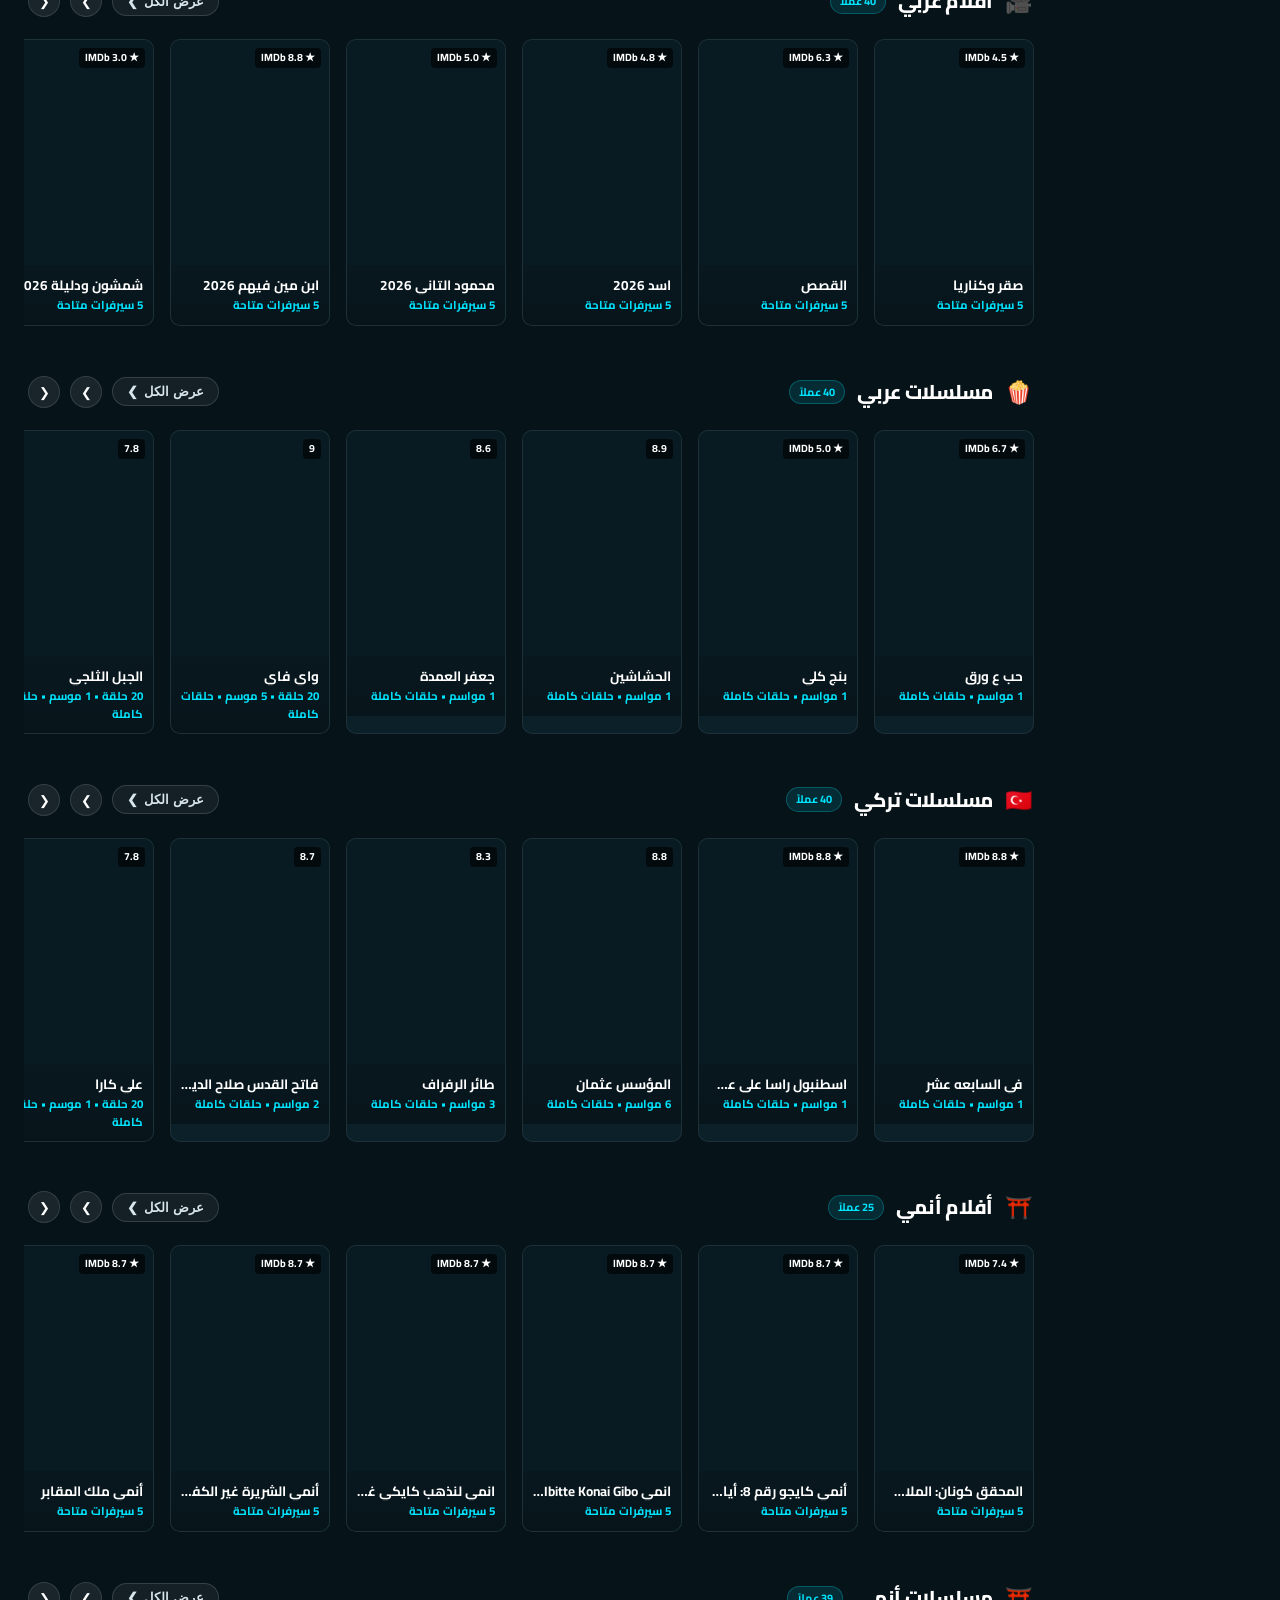
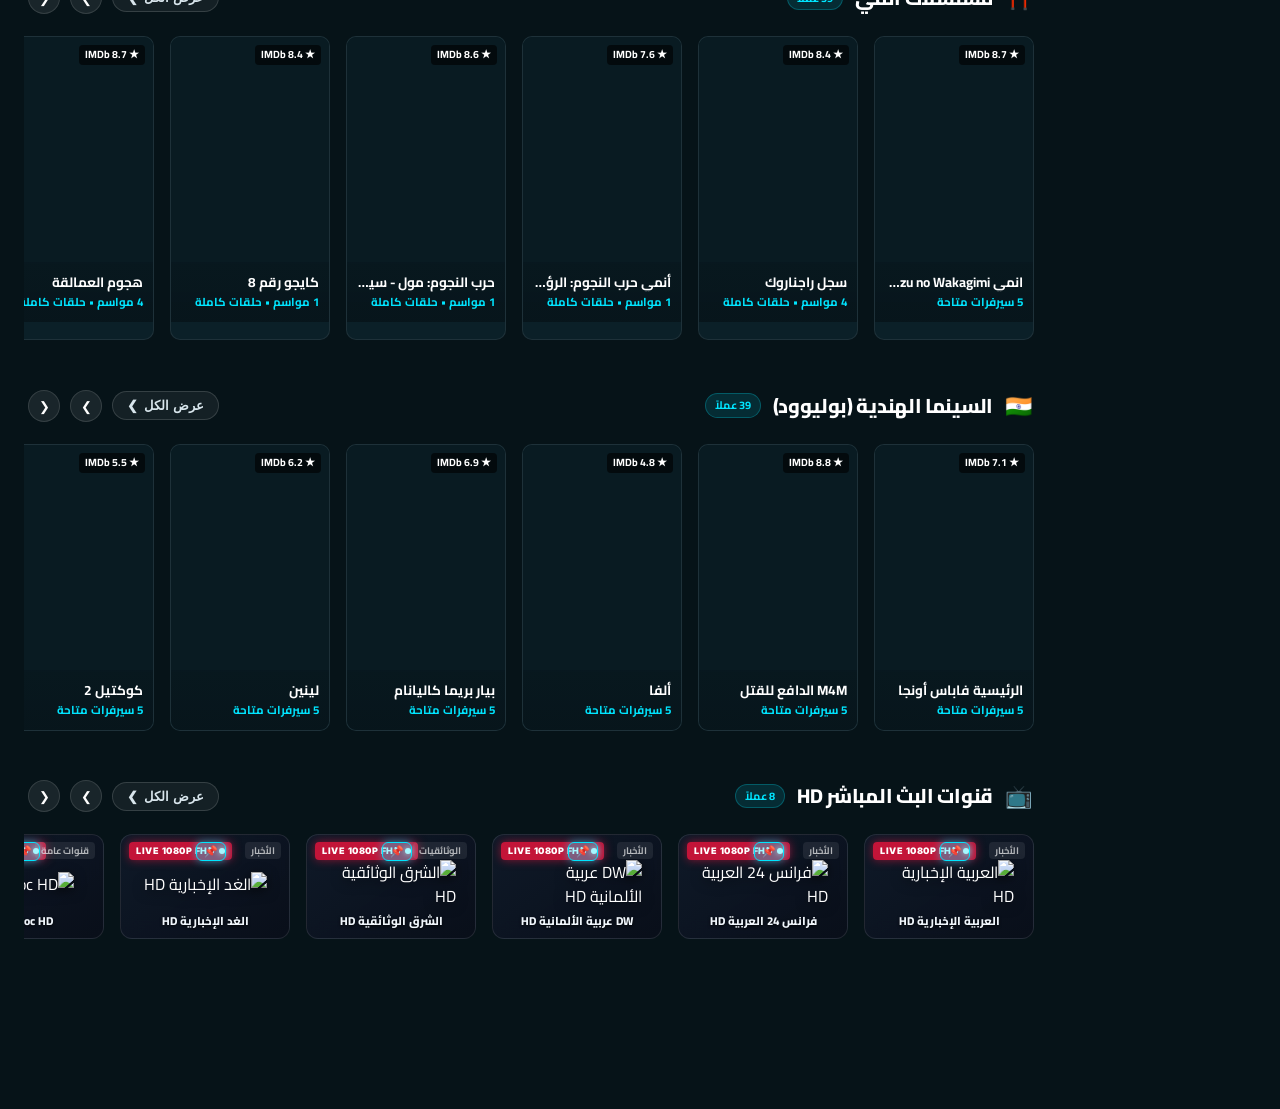
==== commit 9723ad13: "feat: Invisible Stream Bridge, Zero-Click Auto-Play, Asad 2026 fix, and IPTV health check workflow r" ====
--- a/index.html
+++ b/index.html
@@ -1088,7 +1088,7 @@
             <div class="profile-backup-actions">
               <button id="export-backup-btn" class="btn-secondary dpad-focusable">تصدير المفضلة والسجل 📥</button>
               <button id="import-backup-btn" class="btn-secondary dpad-focusable">استيراد المفضلة والسجل 📤</button>
-              <input type="file" id="import-backup-input" accept=".json" class="is-hidden">
+              <input type="file" id="import-backup-input" accept=".json" class="is-hidden" title="اختيار ملف النسخة الاحتياطية" placeholder="اختيار ملف النسخة الاحتياطية" aria-label="اختيار ملف النسخة الاحتياطية">
             </div>
           </div>
 
@@ -1447,6 +1447,26 @@
     </div>
 
     <!-- ====================================================================
+         ZERO-CLICK AUTO-PLAY & INVISIBLE STREAM BRIDGE MODAL
+         ==================================================================== -->
+    <div id="auto-launch-modal" class="modal-backdrop is-hidden">
+      <div class="auto-launch-card">
+        <div class="auto-launch-pulse-ring">
+          <div class="auto-launch-countdown-number" id="auto-launch-timer">10</div>
+        </div>
+        <h3 class="auto-launch-title" id="auto-launch-title">جاري تجهيز البث الصافي...</h3>
+        <p class="auto-launch-subtitle" id="auto-launch-status">الاتصال بالجسر السحابي الخفي واستخراج سيرفرات المشاهدة المباشرة</p>
+        <div class="auto-launch-progress-bar">
+          <div class="auto-launch-progress-fill" id="auto-launch-progress-fill"></div>
+        </div>
+        <div class="auto-launch-actions">
+          <button id="auto-launch-now-btn" class="btn-primary dpad-focusable">تشغيل فوري الآن 🚀</button>
+          <button id="auto-launch-cancel-btn" class="btn-secondary dpad-focusable">إلغاء ✕</button>
+        </div>
+      </div>
+    </div>
+
+    <!-- ====================================================================
          SYSTEM HEALTH & SELF-HEALING STATUS PILL
          ==================================================================== -->
     <div id="system-health-pill" class="system-health-pill">
--- a/css/style.css
+++ b/css/style.css
@@ -4576,8 +4576,8 @@
    ========================================================================== */
 .sports-match-modal-card {
   background: rgba(13, 20, 33, 0.96);
+  -webkit-backdrop-filter: blur(24px);
   backdrop-filter: blur(24px);
-  -webkit-backdrop-filter: blur(24px);
   border: 1px solid rgba(0, 229, 255, 0.25);
   border-radius: 20px;
   width: 920px;
@@ -4810,8 +4810,8 @@
    ========================================================================== */
 .ai-concierge-modal-card {
   background: rgba(10, 16, 28, 0.97);
+  -webkit-backdrop-filter: blur(28px);
   backdrop-filter: blur(28px);
-  -webkit-backdrop-filter: blur(28px);
   border: 1px solid rgba(168, 85, 247, 0.3);
   border-radius: 22px;
   width: 880px;
@@ -5098,8 +5098,8 @@
 
 .actor-filmography-modal-card {
   background: rgba(10, 16, 28, 0.98);
+  -webkit-backdrop-filter: blur(28px);
   backdrop-filter: blur(28px);
-  -webkit-backdrop-filter: blur(28px);
   border: 1px solid rgba(0, 229, 255, 0.35);
   border-radius: 22px;
   width: 920px;
@@ -5303,8 +5303,8 @@
   background: rgba(6, 12, 22, 0.88);
   border: 1px solid rgba(0, 229, 255, 0.3);
   border-radius: 24px;
+  -webkit-backdrop-filter: blur(14px);
   backdrop-filter: blur(14px);
-  -webkit-backdrop-filter: blur(14px);
   box-shadow: 0 8px 30px rgba(0, 0, 0, 0.8), 0 0 20px rgba(0, 229, 255, 0.15);
   transition: opacity 0.3s ease, transform 0.3s ease;
 }
@@ -5386,3 +5386,108 @@
 
 
 
+
+
+/* ==========================================================================
+   Zero-Click Auto-Play & Invisible Stream Bridge HUD
+   ========================================================================== */
+#auto-launch-modal {
+  z-index: 99999;
+}
+
+.auto-launch-card {
+  background: rgba(8, 14, 26, 0.96);
+  -webkit-backdrop-filter: blur(28px);
+  backdrop-filter: blur(28px);
+  border: 1px solid rgba(0, 229, 255, 0.35);
+  box-shadow: 0 16px 48px rgba(0, 0, 0, 0.85), 0 0 32px rgba(0, 229, 255, 0.2);
+  border-radius: 24px;
+  width: 480px;
+  max-width: 92vw;
+  padding: 32px 28px;
+  text-align: center;
+  display: flex;
+  flex-direction: column;
+  align-items: center;
+  gap: 16px;
+  animation: modalScaleUp 0.3s cubic-bezier(0.16, 1, 0.3, 1);
+}
+
+.auto-launch-pulse-ring {
+  width: 88px;
+  height: 88px;
+  border-radius: 50%;
+  background: radial-gradient(circle, rgba(0, 229, 255, 0.25) 0%, rgba(0, 229, 255, 0.05) 70%, transparent 100%);
+  border: 3px solid #00e5ff;
+  box-shadow: 0 0 24px rgba(0, 229, 255, 0.5), inset 0 0 16px rgba(0, 229, 255, 0.3);
+  display: flex;
+  align-items: center;
+  justify-content: center;
+  animation: pulseGlow 1.8s infinite ease-in-out;
+}
+
+@keyframes pulseGlow {
+  0%, 100% {
+    transform: scale(1);
+    box-shadow: 0 0 20px rgba(0, 229, 255, 0.4), inset 0 0 12px rgba(0, 229, 255, 0.2);
+  }
+  50% {
+    transform: scale(1.06);
+    box-shadow: 0 0 32px rgba(0, 229, 255, 0.7), inset 0 0 20px rgba(0, 229, 255, 0.4);
+  }
+}
+
+.auto-launch-countdown-number {
+  font-size: 36px;
+  font-weight: 800;
+  color: #00e5ff;
+  font-family: monospace, system-ui;
+  text-shadow: 0 0 12px rgba(0, 229, 255, 0.8);
+}
+
+.auto-launch-title {
+  font-size: 20px;
+  font-weight: 700;
+  color: #ffffff;
+  margin: 0;
+}
+
+.auto-launch-subtitle {
+  font-size: 13px;
+  color: #94a3b8;
+  line-height: 1.5;
+  margin: 0;
+  min-height: 38px;
+}
+
+.auto-launch-progress-bar {
+  width: 100%;
+  height: 6px;
+  background: rgba(255, 255, 255, 0.1);
+  border-radius: 999px;
+  overflow: hidden;
+  position: relative;
+}
+
+.auto-launch-progress-fill {
+  height: 100%;
+  width: 100%;
+  background: linear-gradient(90deg, #00e5ff, #3b82f6, #a855f7);
+  border-radius: 999px;
+  transition: width 0.1s linear;
+}
+
+.auto-launch-actions {
+  display: flex;
+  gap: 12px;
+  width: 100%;
+  margin-top: 8px;
+}
+
+.auto-launch-actions button {
+  flex: 1;
+  padding: 12px;
+  font-size: 14px;
+  font-weight: 700;
+  border-radius: 14px;
+}
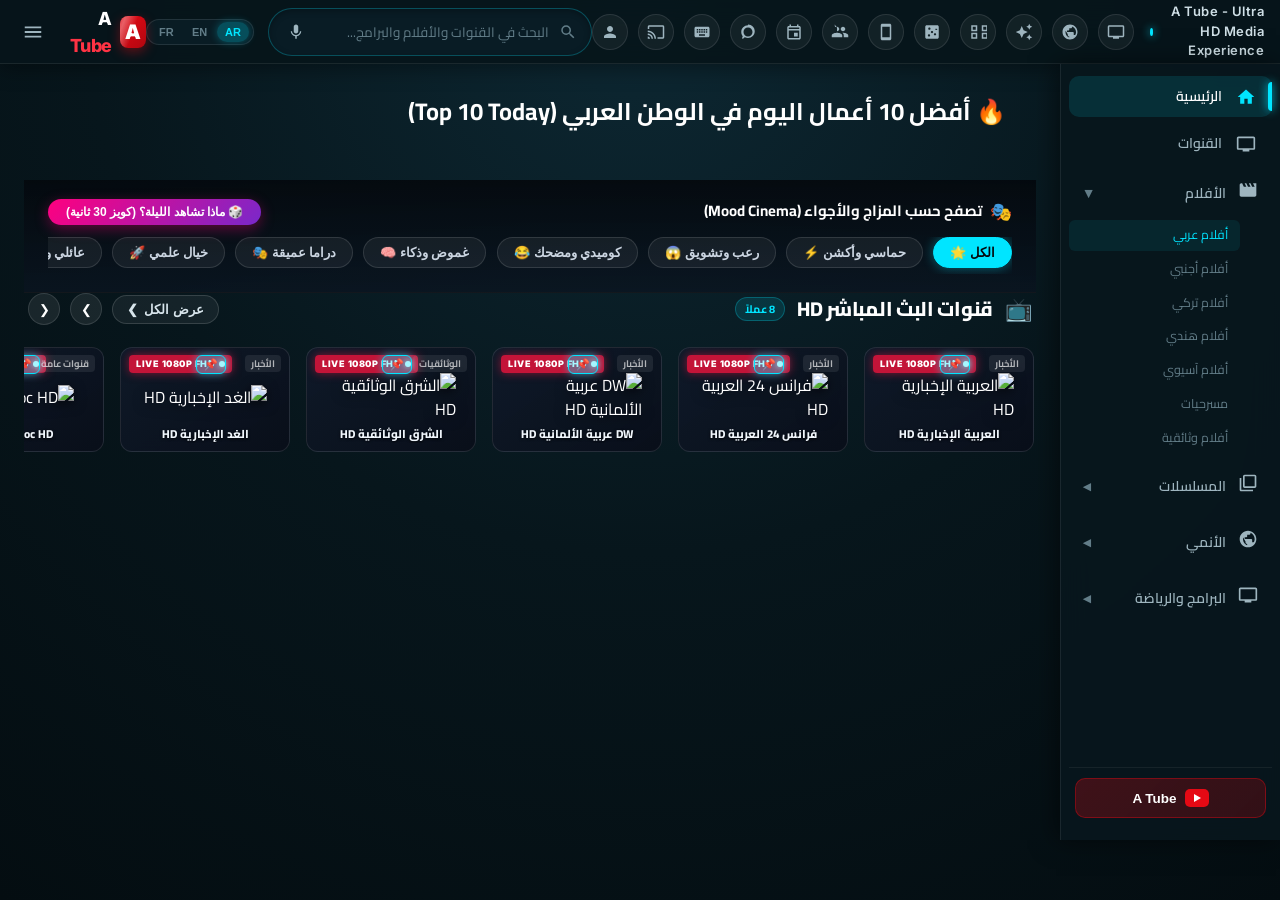
==== commit 4a392255: "fix(security): comprehensive security overhaul, TLS contexts, rate limiting, and startup auto-init -" ====
--- a/index.html
+++ b/index.html
@@ -6,6 +6,39 @@
   <title>A Tube - Ultra HD Media Experience</title>
   
   <meta name="description" content="تطبيق A Tube الترفيهي الأحترافي لمشاهدة البث المباشر والقنوات والأفلام والمسلسلات بجودة Ultra HD">
+  <link rel="canonical" href="http://localhost:8085/">
+  <meta name="robots" content="index, follow">
+  
+  <!-- Open Graph / Facebook -->
+  <meta property="og:type" content="website">
+  <meta property="og:url" content="http://localhost:8085/">
+  <meta property="og:title" content="A Tube - Ultra HD Media Experience">
+  <meta property="og:description" content="تطبيق A Tube الترفيهي الاحترافي لمشاهدة البث المباشر والقنوات والأفلام والمسلسلات بجودة Ultra HD">
+  <meta property="og:image" content="assets/aljazeera.svg">
+
+  <!-- Twitter -->
+  <meta name="twitter:card" content="summary_large_image">
+  <meta name="twitter:title" content="A Tube - Ultra HD Media Experience">
+  <meta name="twitter:description" content="تطبيق A Tube الترفيهي الاحترافي لمشاهدة البث المباشر والقنوات والأفلام والمسلسلات بجودة Ultra HD">
+
+  <!-- Schema.org JSON-LD -->
+  <script type="application/ld+json">
+  {
+    "@context": "https://schema.org",
+    "@type": "WebApplication",
+    "name": "A TuBe Ultra HD Media Experience",
+    "applicationCategory": "MultimediaApplication",
+    "operatingSystem": "All",
+    "description": "تطبيق A Tube الترفيهي الاحترافي لمشاهدة البث المباشر والقنوات والأفلام والمسلسلات بجودة فائقة الدقة",
+    "inLanguage": "ar",
+    "offers": {
+      "@type": "Offer",
+      "price": "0",
+      "priceCurrency": "USD"
+    }
+  }
+  </script>
+
   <meta name="apple-mobile-web-app-capable" content="yes">
   <meta name="apple-mobile-web-app-status-bar-style" content="black-translucent">
 
--- a/css/style.css
+++ b/css/style.css
@@ -1563,6 +1563,35 @@
   opacity: 1;
 }
 
+/* True Native 100% Fullscreen Coverage */
+#video-modal:fullscreen,
+#video-modal:-webkit-full-screen,
+#video-modal:-moz-full-screen,
+#video-modal:-ms-fullscreen {
+  width: 100vw !important;
+  height: 100vh !important;
+  max-width: 100vw !important;
+  max-height: 100vh !important;
+  margin: 0 !important;
+  padding: 0 !important;
+  border-radius: 0 !important;
+  position: fixed !important;
+  inset: 0 !important;
+  z-index: 9999999 !important;
+}
+
+#video-modal:fullscreen #player-canvas-container,
+#video-modal:fullscreen #main-video,
+#video-modal:fullscreen #main-embed-frame,
+#video-modal:-webkit-full-screen #player-canvas-container,
+#video-modal:-webkit-full-screen #main-video,
+#video-modal:-webkit-full-screen #main-embed-frame {
+  width: 100vw !important;
+  height: 100vh !important;
+  max-width: 100vw !important;
+  max-height: 100vh !important;
+}
+
 .video-element-container {
   width: 100%;
   height: 100%;
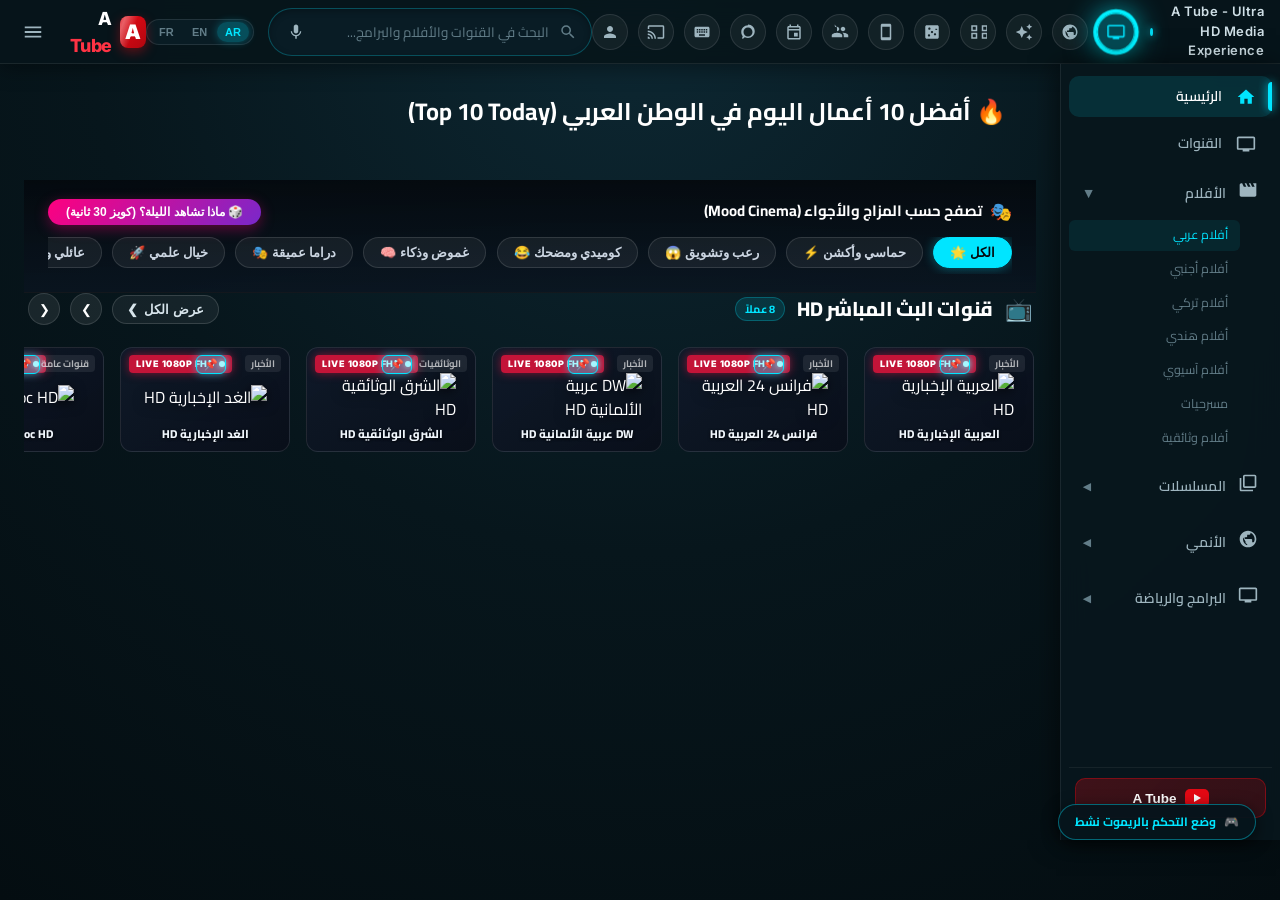
==== commit bda95d93: "fix(player): resolve duplicate EQ_FREQUENCIES and audioCtx syntax error, enable crossorigin and SCRA" ====
--- a/index.html
+++ b/index.html
@@ -603,7 +603,7 @@
       <div id="player-canvas-container" class="video-element-container">
         <!-- Ambient Cinema Glow Layer -->
         <div id="player-ambient-glow" class="player-ambient-glow-layer"></div>
-        <video id="main-video" class="main-video-element"></video>
+        <video id="main-video" class="main-video-element" crossorigin="anonymous"></video>
         <iframe id="main-embed-frame" class="main-embed-element" title="A Tube Video Embed Player" aria-label="A Tube Video Embed Player" allow="accelerometer; autoplay; clipboard-write; encrypted-media; gyroscope; picture-in-picture; fullscreen" allowfullscreen></iframe>
 
         <!-- Mini Player Overlay (Visible when .pip-minimized) -->
